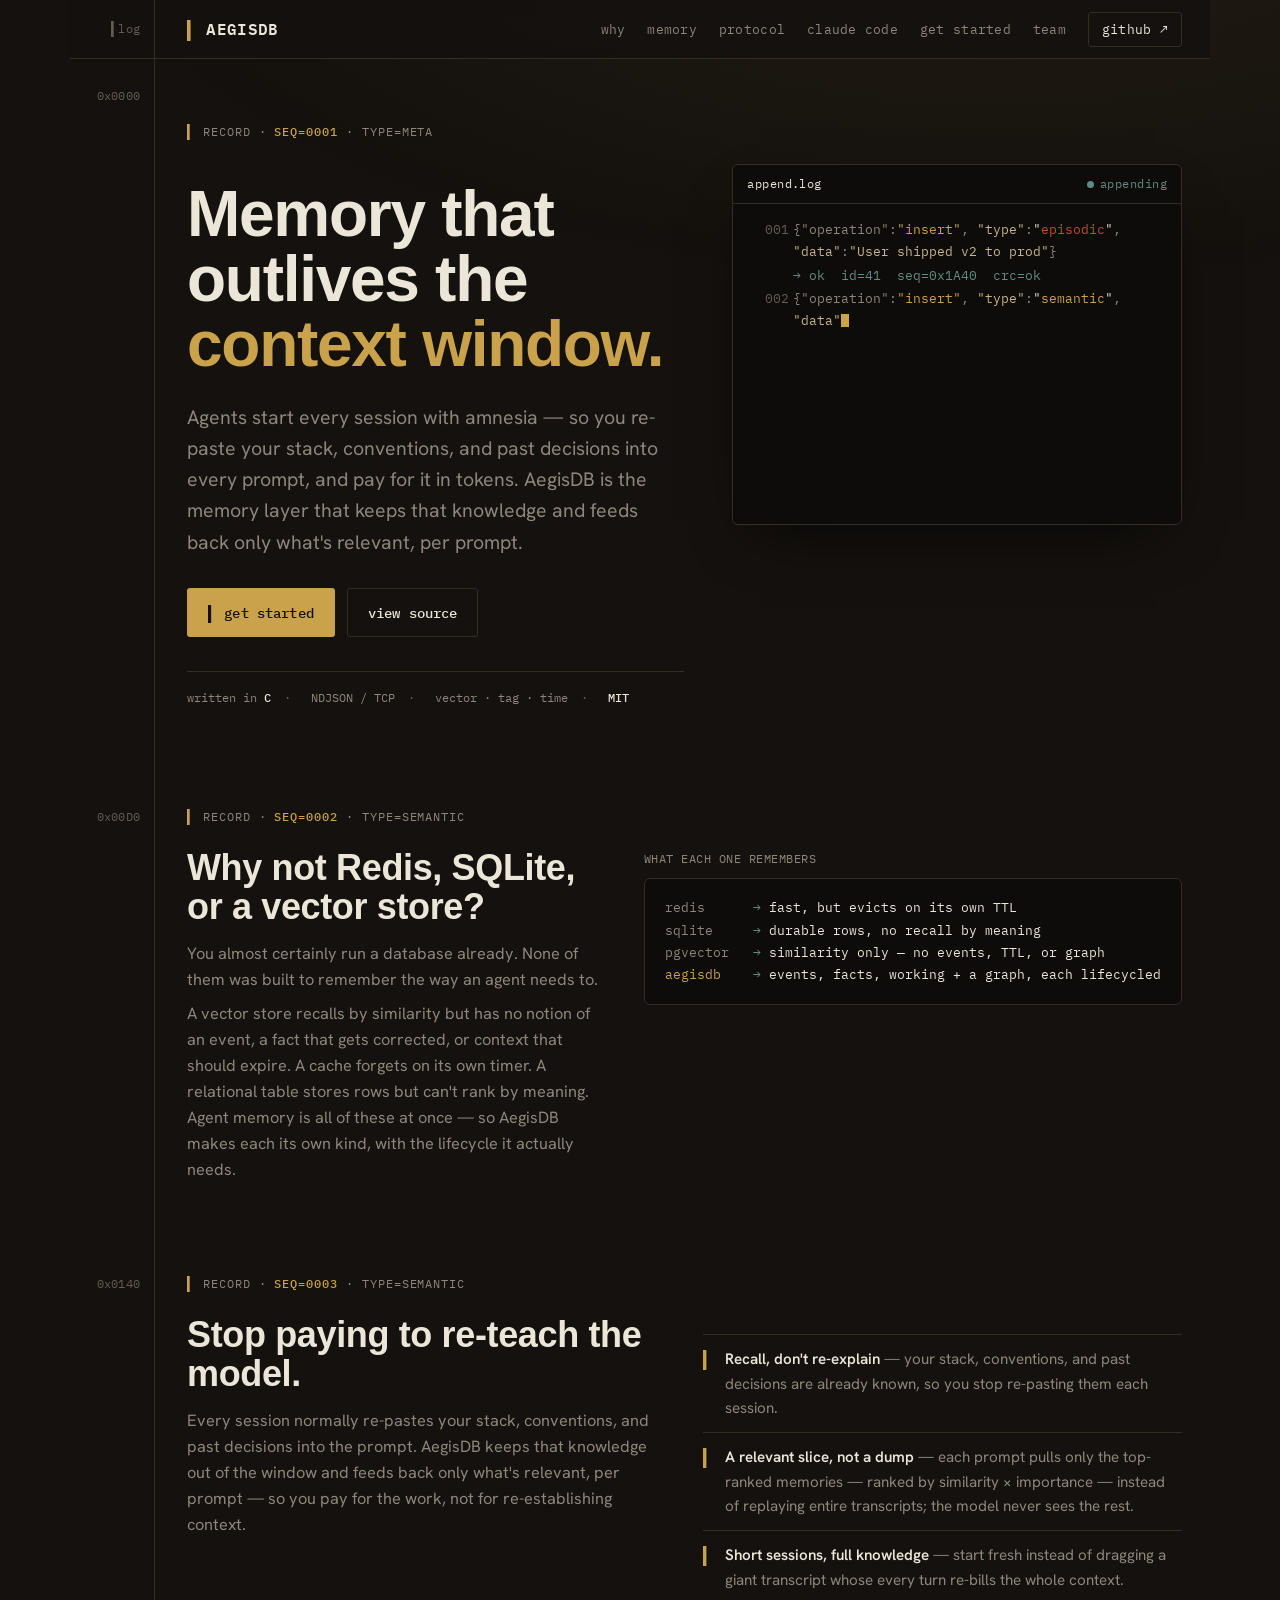
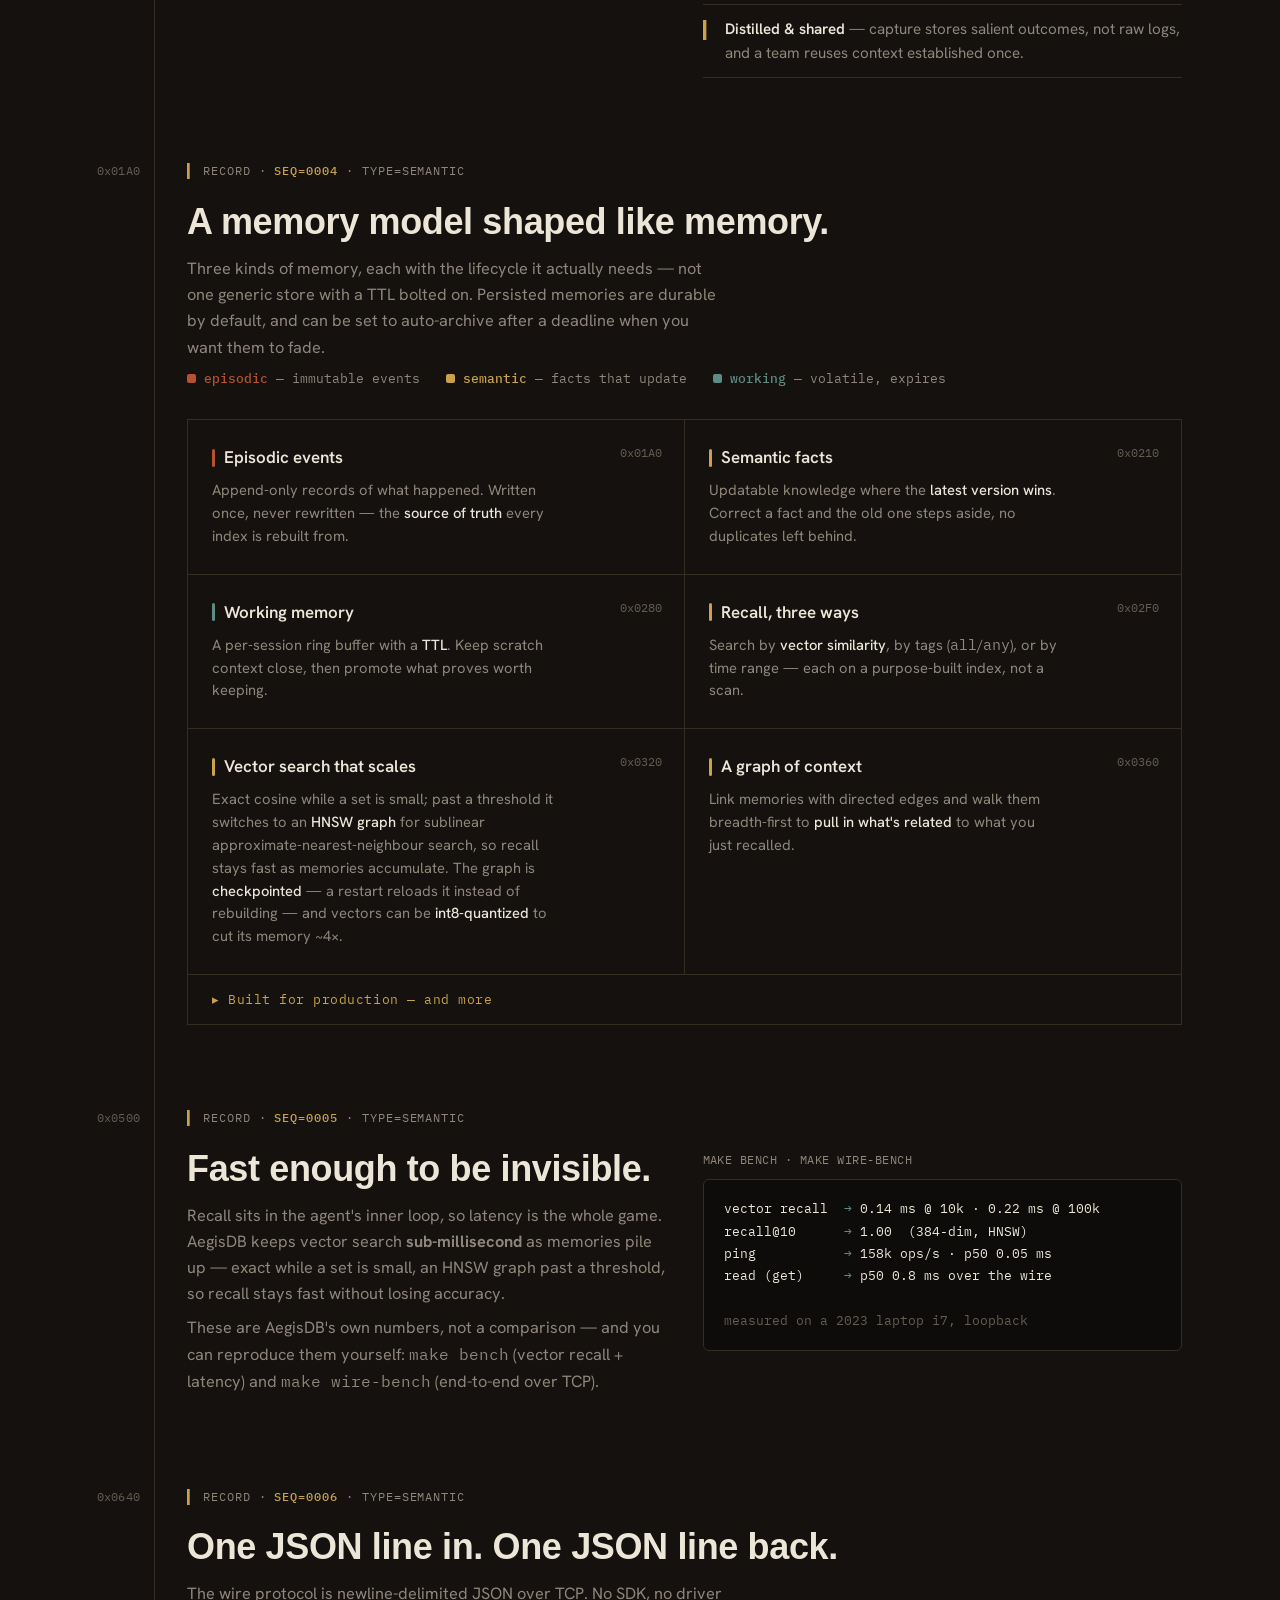
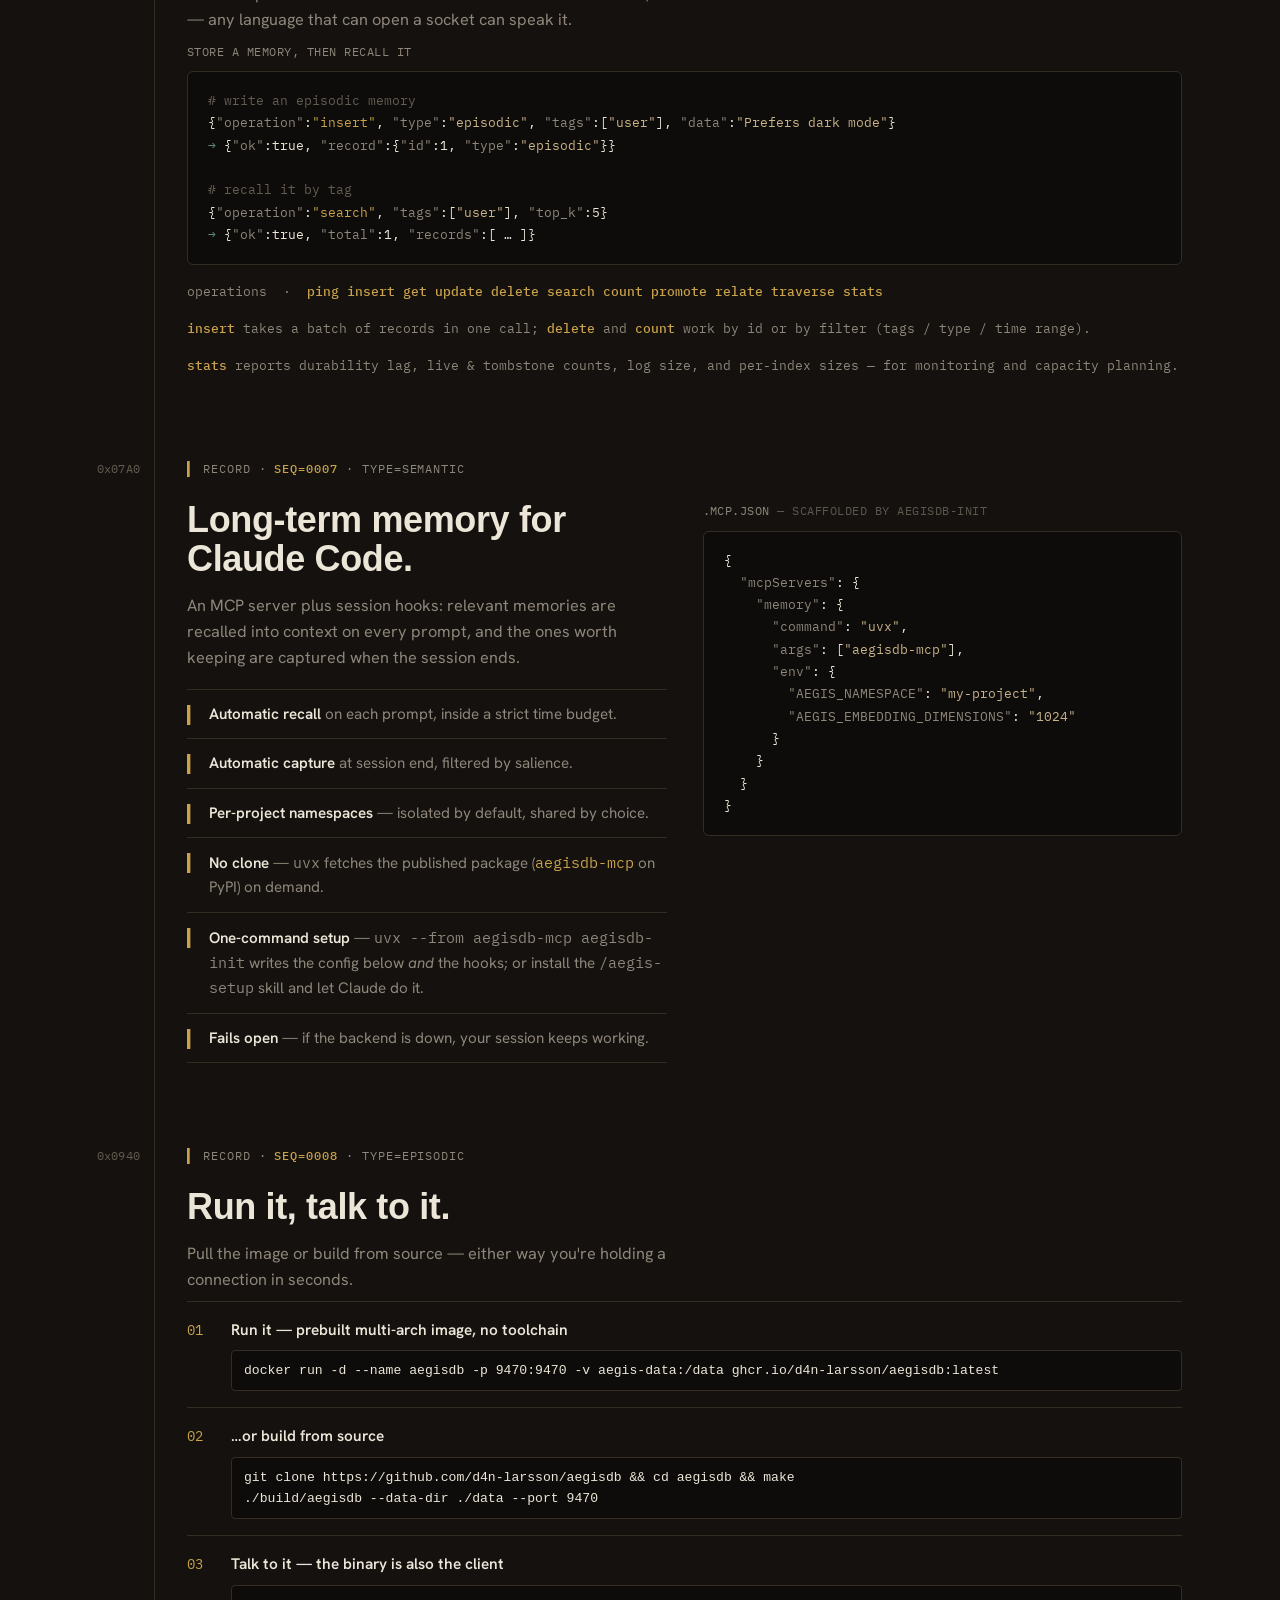
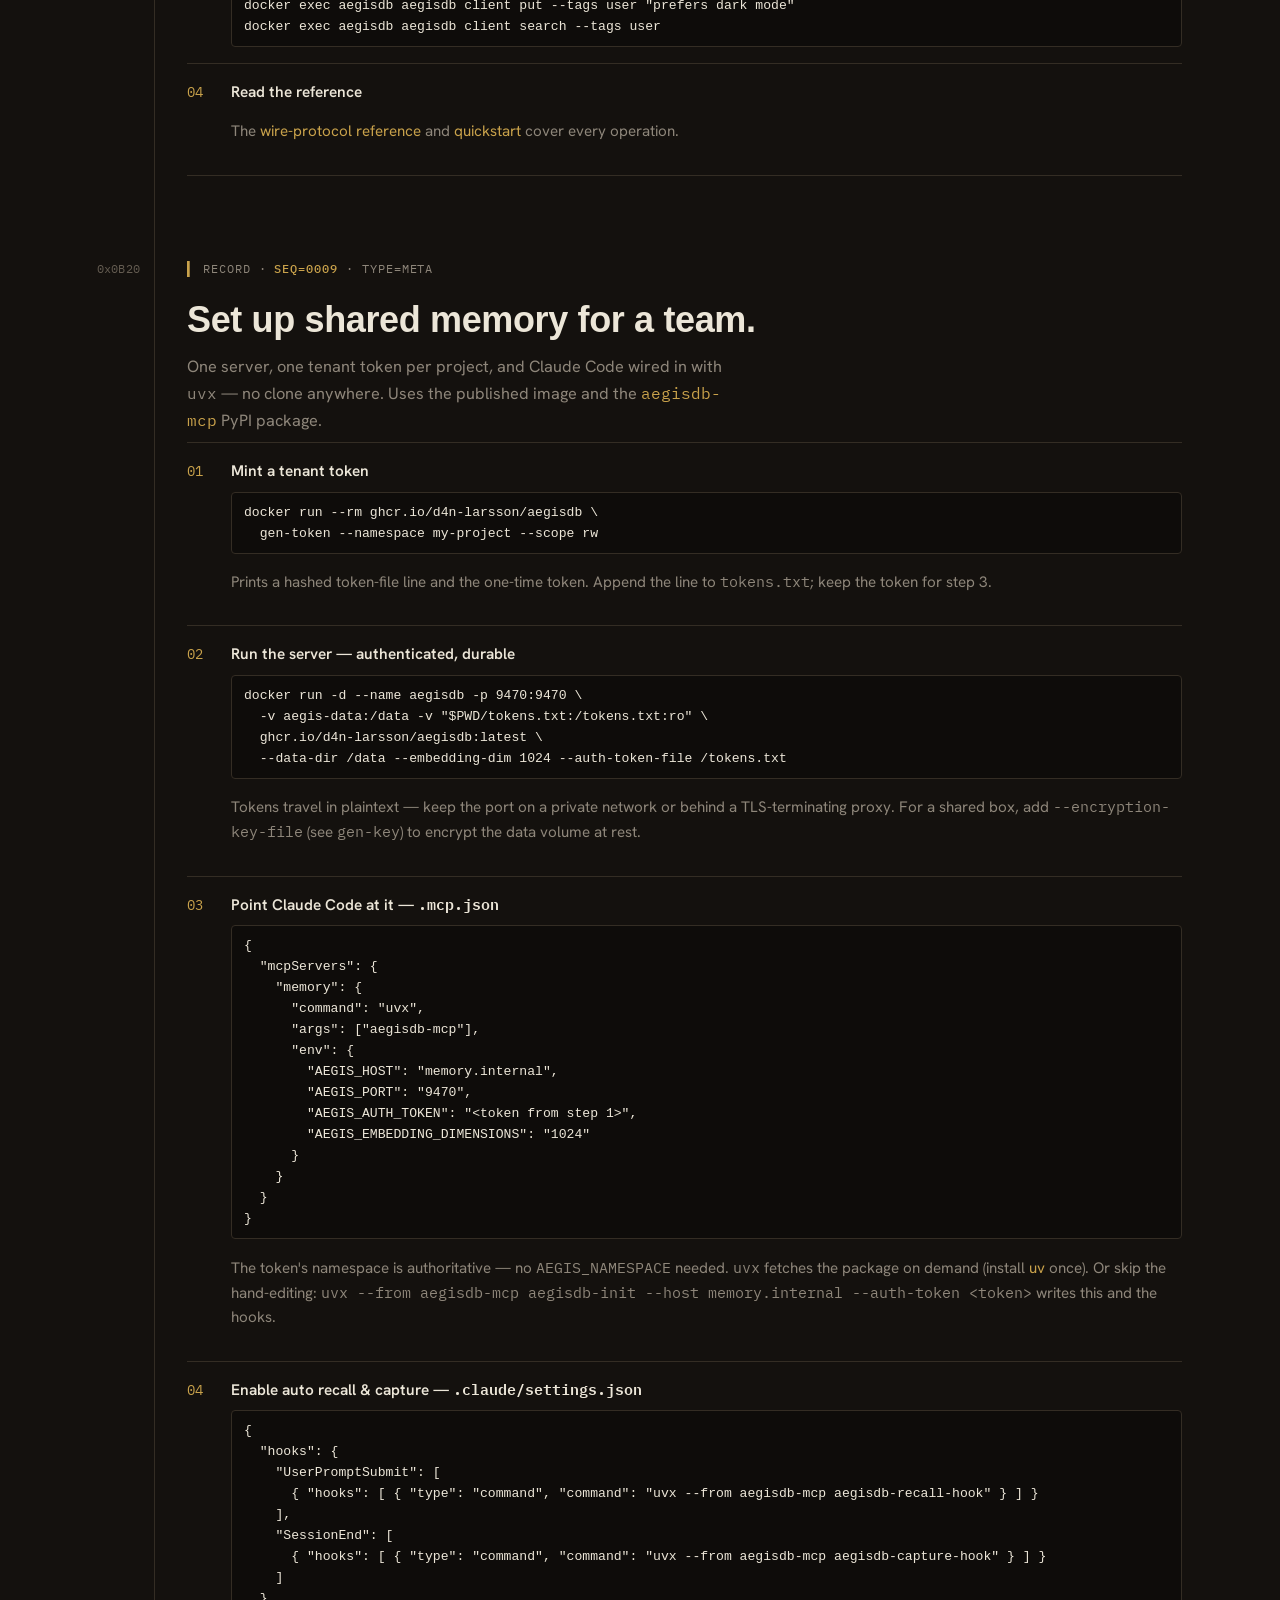
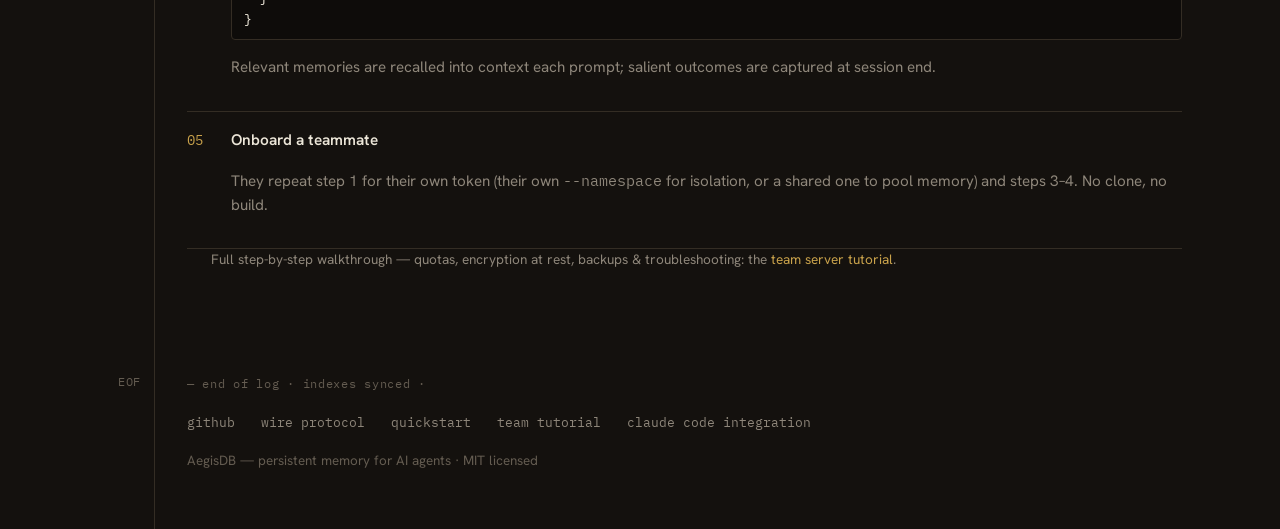
==== site/index.html @ a046c04c "feat(design): unified AegisDB visual identity across surfaces Three surfaces had drifted apart — the" ====
<!DOCTYPE html>
<html lang="en">
<head>
  <meta charset="utf-8">
  <meta name="viewport" content="width=device-width, initial-scale=1">
  <title>AegisDB — memory that outlives the context window</title>
  <meta name="description" content="AegisDB is a small, fast C database that gives AI agents durable memory — episodic, semantic, and working — over a one-line-of-JSON wire protocol, with HNSW vector search, a relationship graph, and a crash-safe append-only log with tunable durability and fast checkpoint recovery.">
  <link rel="icon" href="data:image/svg+xml,%3Csvg xmlns='http://www.w3.org/2000/svg' viewBox='0 0 24 24'%3E%3Crect width='24' height='24' rx='5' fill='%2314110E'/%3E%3Ctext x='12' y='17' font-family='monospace' font-size='13' font-weight='700' fill='%23C9A24B' text-anchor='middle'%3E%E2%96%8D%3C/text%3E%3C/svg%3E">

  <link rel="preconnect" href="https://fonts.googleapis.com">
  <link rel="preconnect" href="https://fonts.gstatic.com" crossorigin>
  <link href="https://fonts.googleapis.com/css2?family=Archivo+Expanded:wght@600;700;800&family=Hanken+Grotesk:wght@400;500;600&family=IBM+Plex+Mono:wght@400;500;600&display=swap" rel="stylesheet">
  <!-- Shared AegisDB visual identity (palette, type, memory-type colours). -->
  <link rel="stylesheet" href="aegis.css">

  <style>
    /* Palette, type, and memory-type colours come from aegis.css (the shared
       identity). Only page-layout tokens live here. */
    :root {
      --gutter: 84px;
      --maxw: 1140px;
    }
    * { box-sizing: border-box; }
    html { scroll-behavior: smooth; }
    body {
      margin: 0;
      background: var(--ink);
      color: var(--paper);
      font: 16px/1.6 var(--body);
      -webkit-font-smoothing: antialiased;
      text-rendering: optimizeLegibility;
    }
    /* faint vertical grain — like ruled ledger paper */
    body::before {
      content: ""; position: fixed; inset: 0; pointer-events: none; z-index: 0;
      background:
        radial-gradient(120% 70% at 78% -10%, rgba(201,162,75,0.07), transparent 60%);
    }
    /* a, ::selection, :focus-visible now come from aegis.css */
    .skip-link {
      position: absolute; left: -9999px; top: 0; z-index: 100;
      background: var(--brass); color: var(--ink); padding: 10px 16px;
      font-family: var(--mono); font-size: 0.85rem; border-radius: 0 0 3px 0;
    }
    .skip-link:focus { left: 0; color: var(--ink); }
    .mono { font-family: var(--mono); }

    /* ---- log sheet: page is one line-numbered file ---- */
    .sheet { max-width: var(--maxw); margin: 0 auto; position: relative; z-index: 1; }
    .rec {
      display: grid;
      grid-template-columns: var(--gutter) 1fr;
      position: relative;
    }
    .off {
      font-family: var(--mono); font-size: 0.72rem; color: var(--dim-2);
      letter-spacing: 0.02em; padding: 28px 14px 0 16px; text-align: right;
      white-space: nowrap; user-select: none;
    }
    .col {
      border-left: 1px solid var(--line);
      padding: 28px 28px 56px 32px;
      min-width: 0;
    }
    .eyebrow {
      font-family: var(--mono); font-size: 0.74rem; letter-spacing: 0.08em;
      color: var(--dim); text-transform: uppercase; margin: 0 0 22px;
    }
    .eyebrow b { color: var(--brass); font-weight: 500; }
    .eyebrow .tick { color: var(--brass); }

    h2.title {
      font-family: var(--disp); font-weight: 700; font-size: clamp(1.5rem, 3.4vw, 2.25rem);
      line-height: 1.08; letter-spacing: -0.01em; margin: 0 0 14px;
    }
    .lede { color: var(--dim); max-width: 60ch; margin: 0 0 8px; font-size: 1.02rem; }

    /* ---- header ---- */
    .top {
      position: sticky; top: 0; z-index: 20;
      background: rgba(20,17,14,0.86); backdrop-filter: blur(8px);
      border-bottom: 1px solid var(--line);
    }
    .top .col { padding: 0 28px 0 32px; display: flex; align-items: center; gap: 26px; height: 58px; }
    .top .off { padding-top: 0; display: flex; align-items: center; justify-content: flex-end; height: 58px; }
    .brand { font-family: var(--mono); font-weight: 600; letter-spacing: 0.02em; color: var(--paper); display: flex; align-items: center; gap: 9px; }
    .brand .blk { color: var(--brass); }
    .top nav { margin-left: auto; display: flex; align-items: center; gap: 22px; }
    .top nav a { font-family: var(--mono); font-size: 0.82rem; color: var(--dim); letter-spacing: 0.02em; }
    .top nav a:hover { color: var(--paper); }
    .top nav a.gh { color: var(--paper); border: 1px solid var(--line); padding: 6px 13px; border-radius: 3px; }
    .top nav a.gh:hover { border-color: var(--brass); }
    @media (max-width: 720px) { .top nav a.nav-hide { display: none; } }

    /* ---- hero ---- */
    .hero .col { padding-top: 64px; padding-bottom: 72px; }
    .hero-grid { display: grid; grid-template-columns: 1.05fr 0.95fr; gap: 48px; align-items: start; }
    h1 {
      font-family: var(--disp); font-weight: 800;
      font-size: clamp(2.3rem, 5.6vw, 4rem); line-height: 1.02; letter-spacing: -0.02em;
      margin: 18px 0 24px;
    }
    h1 .em { color: var(--brass); }
    .hero p.lead { font-size: clamp(1.05rem, 1.6vw, 1.22rem); color: var(--dim); max-width: 46ch; margin: 0 0 30px; }
    .cta { display: flex; gap: 12px; flex-wrap: wrap; }
    .btn {
      font-family: var(--mono); font-size: 0.9rem; font-weight: 500; letter-spacing: 0.01em;
      padding: 12px 20px; border-radius: 3px; border: 1px solid transparent; display: inline-flex; gap: 8px; align-items: center;
    }
    .btn.primary { background: var(--brass); color: var(--ink); }
    .btn.primary:hover { background: #d9b25c; color: var(--ink); }
    .btn.ghost { border-color: var(--line); color: var(--paper); }
    .btn.ghost:hover { border-color: var(--brass); color: var(--paper); }
    .specstrip {
      margin-top: 34px; display: flex; flex-wrap: wrap; gap: 8px 20px; padding-top: 16px;
      border-top: 1px solid var(--line); font-family: var(--mono); font-size: 0.78rem; color: var(--dim);
    }
    .specstrip div { position: relative; padding-right: 20px; }
    .specstrip div::after { content: "·"; position: absolute; right: 0; color: var(--dim-2); }
    .specstrip div:last-child { padding-right: 0; }
    .specstrip div:last-child::after { content: ""; }
    .specstrip b { color: var(--paper); font-weight: 500; }

    /* ---- live append log (hero signature) ---- */
    .terminal {
      background: #0E0C0A; border: 1px solid var(--line); border-radius: 6px; overflow: hidden;
      box-shadow: 0 24px 60px -28px rgba(0,0,0,0.8);
      font-family: var(--mono); font-size: 0.8rem; line-height: 1.7;
    }
    .term-bar {
      display: flex; align-items: center; gap: 10px; padding: 9px 14px;
      border-bottom: 1px solid var(--line); color: var(--dim); font-size: 0.74rem; letter-spacing: 0.04em;
    }
    .term-bar .fname { color: var(--paper); }
    .term-bar .live { margin-left: auto; display: flex; align-items: center; gap: 6px; color: var(--working); }
    .term-bar .dot { width: 7px; height: 7px; border-radius: 50%; background: var(--working); box-shadow: 0 0 0 0 rgba(94,140,132,0.6); }
    .term-body { padding: 14px 4px 16px; min-height: 320px; }
    .ln { display: grid; grid-template-columns: 38px 1fr; gap: 4px; padding: 1px 14px; white-space: pre-wrap; word-break: break-word; }
    .ln .num { color: var(--dim-2); text-align: right; user-select: none; }
    .ln.resp .num { color: transparent; }
    .ln .txt .op { color: var(--brass); }
    .ln .txt .str { color: #C9B48A; }
    .ln .txt .key { color: var(--dim); }
    .ln.resp .txt { color: var(--working); }
    .ln .txt .ep { color: var(--episodic); }
    .ln .txt .se { color: var(--semantic); }
    .ln .txt .wk { color: var(--working); }
    .caret { display: inline-block; width: 8px; height: 1.05em; background: var(--brass); vertical-align: -2px; animation: blink 1.05s steps(1) infinite; }
    @keyframes blink { 50% { opacity: 0; } }

    /* ---- memory-type legend ---- */
    .legend { display: flex; flex-wrap: wrap; gap: 10px 26px; font-family: var(--mono); font-size: 0.8rem; margin: 0 0 30px; }
    .legend span { display: inline-flex; align-items: center; gap: 8px; color: var(--dim); }
    .legend i { width: 9px; height: 9px; border-radius: 2px; display: inline-block; }
    .legend .l-ep i { background: var(--episodic); } .legend .l-ep b { color: var(--episodic); }
    .legend .l-se i { background: var(--semantic); } .legend .l-se b { color: var(--semantic); }
    .legend .l-wk i { background: var(--working); }  .legend .l-wk b { color: var(--working); }
    .legend b { font-weight: 500; }

    /* ---- feature records ---- */
    .feats { display: grid; grid-template-columns: 1fr 1fr; gap: 0; border-top: 1px solid var(--line); border-left: 1px solid var(--line); }
    .feat { border-right: 1px solid var(--line); border-bottom: 1px solid var(--line); padding: 24px 24px 26px; position: relative; transition: background .18s; }
    .feat:hover { background: var(--ink-2); }
    .feat::before {
      content: attr(data-k); position: absolute; top: 24px; right: 22px;
      font-family: var(--mono); font-size: 0.72rem; color: var(--dim-2);
    }
    .feat h3 { font-family: var(--body); font-weight: 600; font-size: 1.06rem; margin: 0 0 8px; display: flex; align-items: center; gap: 9px; }
    .feat h3 .bar { width: 3px; height: 1.05em; border-radius: 2px; background: var(--brass); }
    .feat.ep h3 .bar { background: var(--episodic); }
    .feat.se h3 .bar { background: var(--semantic); }
    .feat.wk h3 .bar { background: var(--working); }
    .feat p { margin: 0; color: var(--dim); font-size: 0.92rem; line-height: 1.55; max-width: 44ch; }
    .feat p b { color: var(--paper); font-weight: 500; }
    @media (max-width: 680px) { .feats { grid-template-columns: 1fr; } }

    /* "and more" expander — the long tail of production features, kept out of the
       headline grid so the page reads as a pitch, not a spec sheet. */
    .more { border: 1px solid var(--line); border-top: none; }
    .more > summary {
      cursor: pointer; padding: 14px 24px; font-family: var(--mono);
      font-size: 0.82rem; letter-spacing: 0.04em; color: var(--brass);
      list-style: none;
    }
    .more > summary::-webkit-details-marker { display: none; }
    .more > summary::before { content: "\25B8\00a0"; }
    .more[open] > summary { border-bottom: 1px solid var(--line); }
    .more[open] > summary::before { content: "\25BE\00a0"; }
    .morelist { margin: 0; padding: 18px 24px; columns: 2; column-gap: 32px; list-style: none; }
    .morelist li { margin: 0 0 12px; break-inside: avoid; color: var(--dim); font-size: 0.9rem; line-height: 1.5; }
    .morelist li b { color: var(--paper); font-weight: 500; }
    .moremore { padding: 0 24px 18px; margin: 0; color: var(--dim); font-size: 0.85rem; }
    @media (max-width: 680px) { .morelist { columns: 1; } }

    /* ---- code blocks ---- */
    pre {
      background: #0E0C0A; border: 1px solid var(--line); border-radius: 6px;
      padding: 18px 20px; overflow-x: auto; margin: 0;
      font-family: var(--mono); font-size: 0.82rem; line-height: 1.7;
    }
    pre .c  { color: var(--dim-2); }
    pre .op { color: var(--brass); }
    pre .s  { color: #C9B48A; }
    pre .key{ color: var(--dim); }
    pre .ar { color: var(--working); }
    .cap { font-family: var(--mono); font-size: 0.76rem; color: var(--dim); letter-spacing: 0.04em; margin: 0 0 10px; text-transform: uppercase; }
    .opsline { font-family: var(--mono); font-size: 0.82rem; color: var(--dim); margin: 16px 0 0; }
    .opsline b { color: var(--brass); font-weight: 500; }

    /* ---- two-up (claude code) ---- */
    .twoup { display: grid; grid-template-columns: 1fr 1fr; gap: 36px; align-items: start; }
    .twoup ul { list-style: none; margin: 18px 0 0; padding: 0; }
    .twoup li { padding: 12px 0 12px 22px; border-bottom: 1px solid var(--line); color: var(--dim); font-size: 0.95rem; position: relative; }
    .twoup li:first-child { border-top: 1px solid var(--line); }
    .twoup li::before { content: "▍"; position: absolute; left: 0; color: var(--brass); font-family: var(--mono); }
    .twoup li b { color: var(--paper); font-weight: 600; }
    @media (max-width: 800px) { .twoup { grid-template-columns: 1fr; gap: 26px; } .hero-grid { grid-template-columns: 1fr; gap: 36px; } }

    /* ---- get started: actual log entries ---- */
    .start-log { font-family: var(--mono); font-size: 0.86rem; }
    .start-log .row2 { display: grid; grid-template-columns: 30px 1fr; gap: 14px; padding: 16px 0; border-bottom: 1px solid var(--line); align-items: baseline; }
    .start-log .row2:first-child { border-top: 1px solid var(--line); }
    .start-log .seq { color: var(--brass); }
    .start-log .what { font-family: var(--body); font-weight: 600; font-size: 0.96rem; margin: 0 0 8px; color: var(--paper); }
    .start-log code { display: block; background: #0E0C0A; border: 1px solid var(--line); border-radius: 4px; padding: 9px 12px; color: var(--paper); font-size: 0.82rem; overflow-x: auto; white-space: pre; }
    .start-log .ann { color: var(--dim); font-family: var(--body); font-size: 0.95rem; }

    /* ---- footer ---- */
    footer.rec .col { padding-top: 30px; padding-bottom: 44px; }
    .foot-eof { font-family: var(--mono); font-size: 0.74rem; color: var(--dim-2); letter-spacing: 0.06em; margin: 0 0 18px; }
    .foot-links { display: flex; flex-wrap: wrap; gap: 8px 26px; font-family: var(--mono); font-size: 0.84rem; margin-bottom: 16px; }
    .foot-links a { color: var(--dim); }
    .foot-links a:hover { color: var(--paper); }
    .foot-meta { color: var(--dim-2); font-size: 0.84rem; }

    /* ---- responsive gutter collapse ---- */
    @media (max-width: 640px) {
      :root { --gutter: 0px; }
      .off, .top .off { display: none; }
      .terminal { font-size: 0.72rem; }
      .ln { grid-template-columns: 30px 1fr; }
      .col { border-left: 0; padding-left: 20px; padding-right: 20px; }
      .top .col { padding-left: 20px; padding-right: 20px; gap: 14px; }
      .top nav { gap: 14px; }
      .specstrip div { border-right: 0; padding-right: 0; }
    }

    @media (prefers-reduced-motion: reduce) {
      html { scroll-behavior: auto; }
      .caret { animation: none; }
      .dot { animation: none !important; }
    }
  </style>
</head>
<body>
  <a class="skip-link" href="#what">Skip to content</a>
  <div class="sheet">

    <!-- HEADER -->
    <header class="top rec">
      <div class="off mono">▍log</div>
      <div class="col">
        <a class="brand" href="#top"><span class="blk">▍</span>AEGISDB</a>
        <nav aria-label="Primary">
          <a href="#tokens" class="nav-hide">why</a>
          <a href="#what" class="nav-hide">memory</a>
          <a href="#wire" class="nav-hide">protocol</a>
          <a href="#claude" class="nav-hide">claude&nbsp;code</a>
          <a href="#start">get&nbsp;started</a>
          <a href="#team" class="nav-hide">team</a>
          <a href="https://github.com/d4n-larsson/aegisdb" class="gh">github&nbsp;↗</a>
        </nav>
      </div>
    </header>

    <!-- HERO -->
    <section class="hero rec" id="top">
      <div class="off mono">0x0000</div>
      <div class="col">
        <p class="eyebrow"><span class="tick">▍</span>&nbsp;record&nbsp;·&nbsp;<b>seq=0001</b>&nbsp;·&nbsp;type=meta</p>
        <div class="hero-grid">
          <div>
            <h1>Memory that<br>outlives the<br><span class="em">context window.</span></h1>
            <p class="lead">
              Agents start every session with amnesia — so you re-paste your
              stack, conventions, and past decisions into every prompt, and pay
              for it in tokens. AegisDB is the memory layer that keeps that
              knowledge and feeds back only what's relevant, per prompt.
            </p>
            <div class="cta">
              <a class="btn primary" href="#start">▍ get started</a>
              <a class="btn ghost" href="https://github.com/d4n-larsson/aegisdb">view source</a>
            </div>
            <div class="specstrip">
              <div>written in <b>C</b></div>
              <div>NDJSON / TCP</div>
              <div>vector · tag · time</div>
              <div><b>MIT</b></div>
            </div>
          </div>

          <div class="terminal" aria-hidden="true">
            <div class="term-bar">
              <span class="fname">append.log</span>
              <span class="live"><span class="dot"></span> appending</span>
            </div>
            <div class="term-body" id="logbody"></div>
          </div>
        </div>
      </div>
    </section>

    <!-- WHY NOT -->
    <section class="rec" id="why">
      <div class="off mono">0x00D0</div>
      <div class="col">
        <p class="eyebrow"><span class="tick">▍</span>&nbsp;record&nbsp;·&nbsp;<b>seq=0002</b>&nbsp;·&nbsp;type=semantic</p>
        <div class="twoup">
          <div>
            <h2 class="title">Why not Redis, SQLite, or a vector store?</h2>
            <p class="lede">You almost certainly run a database already. None of them was built to remember the way an agent needs to.</p>
            <p class="lede">A vector store recalls by similarity but has no notion of an event, a fact that gets corrected, or context that should expire. A cache forgets on its own timer. A relational table stores rows but can't rank by meaning. Agent memory is all of these at once — so AegisDB makes each its own kind, with the lifecycle it actually needs.</p>
          </div>
          <div>
            <p class="cap">what each one remembers</p>
<pre><span class="key">redis</span>      <span class="ar">→</span> fast, but evicts on its own TTL
<span class="key">sqlite</span>     <span class="ar">→</span> durable rows, no recall by meaning
<span class="key">pgvector</span>   <span class="ar">→</span> similarity only — no events, TTL, or graph
<span class="op">aegisdb</span>    <span class="ar">→</span> events, facts, working + a graph, each lifecycled</pre>
          </div>
        </div>
      </div>
    </section>

    <!-- WHY FEWER TOKENS (the payoff, up front) -->
    <section class="rec" id="tokens">
      <div class="off mono">0x0140</div>
      <div class="col">
        <p class="eyebrow"><span class="tick">▍</span>&nbsp;record&nbsp;·&nbsp;<b>seq=0003</b>&nbsp;·&nbsp;type=semantic</p>
        <div class="twoup">
          <div>
            <h2 class="title">Stop paying to re-teach the model.</h2>
            <p class="lede">Every session normally re-pastes your stack, conventions, and past decisions into the prompt. AegisDB keeps that knowledge out of the window and feeds back only what's relevant, per prompt — so you pay for the work, not for re-establishing context.</p>
          </div>
          <div>
            <ul>
              <li><b>Recall, don't re-explain</b> — your stack, conventions, and past decisions are already known, so you stop re-pasting them each session.</li>
              <li><b>A relevant slice, not a dump</b> — each prompt pulls only the top-ranked memories — ranked by similarity &times; importance — instead of replaying entire transcripts; the model never sees the rest.</li>
              <li><b>Short sessions, full knowledge</b> — start fresh instead of dragging a giant transcript whose every turn re-bills the whole context.</li>
              <li><b>Distilled &amp; shared</b> — capture stores salient outcomes, not raw logs, and a team reuses context established once.</li>
            </ul>
          </div>
        </div>
      </div>
    </section>

    <!-- WHAT IT IS -->
    <section class="rec" id="what">
      <div class="off mono">0x01A0</div>
      <div class="col">
        <p class="eyebrow"><span class="tick">▍</span>&nbsp;record&nbsp;·&nbsp;<b>seq=0004</b>&nbsp;·&nbsp;type=semantic</p>
        <h2 class="title">A memory model shaped like memory.</h2>
        <p class="lede">Three kinds of memory, each with the lifecycle it actually needs — not one generic store with a TTL bolted on. Persisted memories are durable by default, and can be set to auto-archive after a deadline when you want them to fade.</p>
        <div class="legend">
          <span class="l-ep"><i></i><b>episodic</b> — immutable events</span>
          <span class="l-se"><i></i><b>semantic</b> — facts that update</span>
          <span class="l-wk"><i></i><b>working</b> — volatile, expires</span>
        </div>
        <div class="feats">
          <div class="feat ep" data-k="0x01A0">
            <h3><span class="bar"></span>Episodic events</h3>
            <p>Append-only records of what happened. Written once, never rewritten — the <b>source of truth</b> every index is rebuilt from.</p>
          </div>
          <div class="feat se" data-k="0x0210">
            <h3><span class="bar"></span>Semantic facts</h3>
            <p>Updatable knowledge where the <b>latest version wins</b>. Correct a fact and the old one steps aside, no duplicates left behind.</p>
          </div>
          <div class="feat wk" data-k="0x0280">
            <h3><span class="bar"></span>Working memory</h3>
            <p>A per-session ring buffer with a <b>TTL</b>. Keep scratch context close, then promote what proves worth keeping.</p>
          </div>
          <div class="feat" data-k="0x02F0">
            <h3><span class="bar"></span>Recall, three ways</h3>
            <p>Search by <b>vector similarity</b>, by tags (<span class="mono">all</span>/<span class="mono">any</span>), or by time range — each on a purpose-built index, not a scan.</p>
          </div>
          <div class="feat se" data-k="0x0320">
            <h3><span class="bar"></span>Vector search that scales</h3>
            <p>Exact cosine while a set is small; past a threshold it switches to an <b>HNSW graph</b> for sublinear approximate-nearest-neighbour search, so recall stays fast as memories accumulate. The graph is <b>checkpointed</b> — a restart reloads it instead of rebuilding — and vectors can be <b>int8-quantized</b> to cut its memory ~4×.</p>
          </div>
          <div class="feat" data-k="0x0360">
            <h3><span class="bar"></span>A graph of context</h3>
            <p>Link memories with directed edges and walk them breadth-first to <b>pull in what's related</b> to what you just recalled.</p>
          </div>
        </div>
        <details class="more">
          <summary>Built for production — and more</summary>
          <ul class="morelist">
            <li><b>Ranked like memory</b> — similarity × importance × confidence, with opt-in recency decay and a minimum-score gate.</li>
            <li><b>Crash-safe log</b> — magic + CRC frames; a torn tail is trimmed and interior bit-rot skipped, so one bad record never costs you the log.</li>
            <li><b>Multi-tenant isolation</b> — namespace + scope (<span class="mono">ro</span>/<span class="mono">rw</span>/admin) tokens; a tenant sees only its own memories.</li>
            <li><b>Per-tenant quotas + rate limits</b> — bound one namespace's records, bytes, and request rate.</li>
            <li><b>Encryption at rest</b> — optional XChaCha20-Poly1305 over the log + checkpoints (vendored, no deps), with an offline migrator.</li>
            <li><b>Tunable durability</b> — <span class="mono">sync</span>/<span class="mono">batch</span>/<span class="mono">interval</span> fsync; checkpoint + non-blocking compaction recovery.</li>
            <li><b>Read replicas</b> — async log-shipping standbys for read scaling and manual failover.</li>
            <li><b>Online backup + restore</b> — consistent point-in-time snapshots, no downtime.</li>
            <li><b>Memory-bounded</b> — a soft index-RAM cap backpressures instead of getting OOM-killed.</li>
          </ul>
          <p class="moremore">Full reference in the <a href="https://github.com/d4n-larsson/aegisdb#readme">README</a> &amp; <a href="https://github.com/d4n-larsson/aegisdb/tree/main/docs">docs</a>.</p>
        </details>
      </div>
    </section>

    <!-- PERFORMANCE -->
    <section class="rec" id="speed">
      <div class="off mono">0x0500</div>
      <div class="col">
        <p class="eyebrow"><span class="tick">▍</span>&nbsp;record&nbsp;·&nbsp;<b>seq=0005</b>&nbsp;·&nbsp;type=semantic</p>
        <div class="twoup">
          <div>
            <h2 class="title">Fast enough to be invisible.</h2>
            <p class="lede">Recall sits in the agent's inner loop, so latency is the whole game. AegisDB keeps vector search <b>sub-millisecond</b> as memories pile up — exact while a set is small, an HNSW graph past a threshold, so recall stays fast without losing accuracy.</p>
            <p class="lede">These are AegisDB's own numbers, not a comparison — and you can reproduce them yourself: <span class="mono">make bench</span> (vector recall + latency) and <span class="mono">make wire-bench</span> (end-to-end over TCP).</p>
          </div>
          <div>
            <p class="cap">make bench · make wire-bench</p>
<pre>vector recall  <span class="ar">→</span> 0.14 ms @ 10k · 0.22 ms @ 100k
recall@10      <span class="ar">→</span> 1.00  (384-dim, HNSW)
ping           <span class="ar">→</span> 158k ops/s · p50 0.05 ms
read (get)     <span class="ar">→</span> p50 0.8 ms over the wire

<span class="c">measured on a 2023 laptop i7, loopback</span></pre>
          </div>
        </div>
      </div>
    </section>

    <!-- WIRE PROTOCOL -->
    <section class="rec" id="wire">
      <div class="off mono">0x0640</div>
      <div class="col">
        <p class="eyebrow"><span class="tick">▍</span>&nbsp;record&nbsp;·&nbsp;<b>seq=0006</b>&nbsp;·&nbsp;type=semantic</p>
        <h2 class="title">One JSON line in. One JSON line back.</h2>
        <p class="lede">The wire protocol is newline-delimited JSON over TCP. No SDK, no driver — any language that can open a socket can speak it.</p>
        <p class="cap">store a memory, then recall it</p>
<pre><span class="c"># write an episodic memory</span>
{<span class="key">"operation"</span>:<span class="op">"insert"</span>, <span class="key">"type"</span>:<span class="s">"episodic"</span>, <span class="key">"tags"</span>:[<span class="s">"user"</span>], <span class="key">"data"</span>:<span class="s">"Prefers dark mode"</span>}
<span class="ar">→</span> {<span class="key">"ok"</span>:true, <span class="key">"record"</span>:{<span class="key">"id"</span>:1, <span class="key">"type"</span>:<span class="s">"episodic"</span>}}

<span class="c"># recall it by tag</span>
{<span class="key">"operation"</span>:<span class="op">"search"</span>, <span class="key">"tags"</span>:[<span class="s">"user"</span>], <span class="key">"top_k"</span>:5}
<span class="ar">→</span> {<span class="key">"ok"</span>:true, <span class="key">"total"</span>:1, <span class="key">"records"</span>:[ … ]}</pre>
        <p class="opsline">operations &nbsp;·&nbsp; <b>ping insert get update delete search count promote relate traverse stats</b></p>
        <p class="opsline"><b>insert</b> takes a batch of records in one call; <b>delete</b> and <b>count</b> work by id or by filter (tags / type / time range).</p>
        <p class="opsline"><b>stats</b> reports durability lag, live &amp; tombstone counts, log size, and per-index sizes — for monitoring and capacity planning.</p>
      </div>
    </section>

    <!-- CLAUDE CODE -->
    <section class="rec" id="claude">
      <div class="off mono">0x07A0</div>
      <div class="col">
        <p class="eyebrow"><span class="tick">▍</span>&nbsp;record&nbsp;·&nbsp;<b>seq=0007</b>&nbsp;·&nbsp;type=semantic</p>
        <div class="twoup">
          <div>
            <h2 class="title">Long-term memory for Claude&nbsp;Code.</h2>
            <p class="lede">An MCP server plus session hooks: relevant memories are recalled into context on every prompt, and the ones worth keeping are captured when the session ends.</p>
            <ul>
              <li><b>Automatic recall</b> on each prompt, inside a strict time budget.</li>
              <li><b>Automatic capture</b> at session end, filtered by salience.</li>
              <li><b>Per-project namespaces</b> — isolated by default, shared by choice.</li>
              <li><b>No clone</b> — <span class="mono">uvx</span> fetches the published package (<a href="https://pypi.org/project/aegisdb-mcp/"><span class="mono">aegisdb-mcp</span></a> on PyPI) on demand.</li>
              <li><b>One-command setup</b> — <span class="mono">uvx --from aegisdb-mcp aegisdb-init</span> writes the config below <em>and</em> the hooks; or install the <span class="mono">/aegis-setup</span> skill and let Claude do it.</li>
              <li><b>Fails open</b> — if the backend is down, your session keeps working.</li>
            </ul>
          </div>
          <div>
            <p class="cap">.mcp.json <span class="mono" style="opacity:.6">— scaffolded by aegisdb-init</span></p>
<pre>{
  <span class="key">"mcpServers"</span>: {
    <span class="key">"memory"</span>: {
      <span class="key">"command"</span>: <span class="s">"uvx"</span>,
      <span class="key">"args"</span>: [<span class="s">"aegisdb-mcp"</span>],
      <span class="key">"env"</span>: {
        <span class="key">"AEGIS_NAMESPACE"</span>: <span class="s">"my-project"</span>,
        <span class="key">"AEGIS_EMBEDDING_DIMENSIONS"</span>: <span class="s">"1024"</span>
      }
    }
  }
}</pre>
          </div>
        </div>
      </div>
    </section>

    <!-- GET STARTED -->
    <section class="rec" id="start">
      <div class="off mono">0x0940</div>
      <div class="col">
        <p class="eyebrow"><span class="tick">▍</span>&nbsp;record&nbsp;·&nbsp;<b>seq=0008</b>&nbsp;·&nbsp;type=episodic</p>
        <h2 class="title">Run it, talk to it.</h2>
        <p class="lede">Pull the image or build from source — either way you're holding a connection in seconds.</p>
        <div class="start-log">
          <div class="row2">
            <span class="seq">01</span>
            <div>
              <p class="what">Run it — prebuilt multi-arch image, no toolchain</p>
              <code>docker run -d --name aegisdb -p 9470:9470 -v aegis-data:/data ghcr.io/d4n-larsson/aegisdb:latest</code>
            </div>
          </div>
          <div class="row2">
            <span class="seq">02</span>
            <div>
              <p class="what">…or build from source</p>
              <code>git clone https://github.com/d4n-larsson/aegisdb &amp;&amp; cd aegisdb &amp;&amp; make
./build/aegisdb --data-dir ./data --port 9470</code>
            </div>
          </div>
          <div class="row2">
            <span class="seq">03</span>
            <div>
              <p class="what">Talk to it — the binary is also the client</p>
              <code>docker exec aegisdb aegisdb client put --tags user "prefers dark mode"
docker exec aegisdb aegisdb client search --tags user</code>
            </div>
          </div>
          <div class="row2">
            <span class="seq">04</span>
            <div>
              <p class="what">Read the reference</p>
              <p class="ann">The <a href="https://github.com/d4n-larsson/aegisdb/blob/main/docs/wire-protocol.md">wire-protocol reference</a> and <a href="https://github.com/d4n-larsson/aegisdb/blob/main/docs/quickstart.md">quickstart</a> cover every operation.</p>
            </div>
          </div>
        </div>
      </div>
    </section>

    <!-- TEAM SETUP -->
    <section class="rec" id="team">
      <div class="off mono">0x0B20</div>
      <div class="col">
        <p class="eyebrow"><span class="tick">▍</span>&nbsp;record&nbsp;·&nbsp;<b>seq=0009</b>&nbsp;·&nbsp;type=meta</p>
        <h2 class="title">Set up shared memory for a team.</h2>
        <p class="lede">One server, one tenant token per project, and Claude&nbsp;Code wired in with <span class="mono">uvx</span> — no clone anywhere. Uses the published image and the <a href="https://pypi.org/project/aegisdb-mcp/"><span class="mono">aegisdb-mcp</span></a> PyPI package.</p>
        <div class="start-log">
          <div class="row2">
            <span class="seq">01</span>
            <div>
              <p class="what">Mint a tenant token</p>
              <code>docker run --rm ghcr.io/d4n-larsson/aegisdb \
  gen-token --namespace my-project --scope rw</code>
              <p class="ann">Prints a hashed token-file line and the one-time token. Append the line to <span class="mono">tokens.txt</span>; keep the token for step&nbsp;3.</p>
            </div>
          </div>
          <div class="row2">
            <span class="seq">02</span>
            <div>
              <p class="what">Run the server — authenticated, durable</p>
              <code>docker run -d --name aegisdb -p 9470:9470 \
  -v aegis-data:/data -v "$PWD/tokens.txt:/tokens.txt:ro" \
  ghcr.io/d4n-larsson/aegisdb:latest \
  --data-dir /data --embedding-dim 1024 --auth-token-file /tokens.txt</code>
              <p class="ann">Tokens travel in plaintext — keep the port on a private network or behind a TLS-terminating proxy. For a shared box, add <span class="mono">--encryption-key-file</span> (see <span class="mono">gen-key</span>) to encrypt the data volume at rest.</p>
            </div>
          </div>
          <div class="row2">
            <span class="seq">03</span>
            <div>
              <p class="what">Point Claude Code at it — <span class="mono">.mcp.json</span></p>
              <code>{
  "mcpServers": {
    "memory": {
      "command": "uvx",
      "args": ["aegisdb-mcp"],
      "env": {
        "AEGIS_HOST": "memory.internal",
        "AEGIS_PORT": "9470",
        "AEGIS_AUTH_TOKEN": "&lt;token from step 1&gt;",
        "AEGIS_EMBEDDING_DIMENSIONS": "1024"
      }
    }
  }
}</code>
              <p class="ann">The token's namespace is authoritative — no <span class="mono">AEGIS_NAMESPACE</span> needed. <span class="mono">uvx</span> fetches the package on demand (install <a href="https://docs.astral.sh/uv/">uv</a> once). Or skip the hand-editing: <span class="mono">uvx --from aegisdb-mcp aegisdb-init --host memory.internal --auth-token &lt;token&gt;</span> writes this and the hooks.</p>
            </div>
          </div>
          <div class="row2">
            <span class="seq">04</span>
            <div>
              <p class="what">Enable auto recall &amp; capture — <span class="mono">.claude/settings.json</span></p>
              <code>{
  "hooks": {
    "UserPromptSubmit": [
      { "hooks": [ { "type": "command", "command": "uvx --from aegisdb-mcp aegisdb-recall-hook" } ] }
    ],
    "SessionEnd": [
      { "hooks": [ { "type": "command", "command": "uvx --from aegisdb-mcp aegisdb-capture-hook" } ] }
    ]
  }
}</code>
              <p class="ann">Relevant memories are recalled into context each prompt; salient outcomes are captured at session end.</p>
            </div>
          </div>
          <div class="row2">
            <span class="seq">05</span>
            <div>
              <p class="what">Onboard a teammate</p>
              <p class="ann">They repeat step&nbsp;1 for their own token (their own <span class="mono">--namespace</span> for isolation, or a shared one to pool memory) and steps&nbsp;3–4. No clone, no build.</p>
            </div>
          </div>
        </div>
        <p class="moremore">Full step-by-step walkthrough — quotas, encryption at rest, backups &amp; troubleshooting: the <a href="https://github.com/d4n-larsson/aegisdb/blob/main/docs/tutorial-team-server.md">team server tutorial</a>.</p>
      </div>
    </section>

    <!-- FOOTER -->
    <footer class="rec">
      <div class="off mono">EOF</div>
      <div class="col">
        <p class="foot-eof">— end of log · indexes synced ·</p>
        <div class="foot-links">
          <a href="https://github.com/d4n-larsson/aegisdb">github</a>
          <a href="https://github.com/d4n-larsson/aegisdb/blob/main/docs/wire-protocol.md">wire&nbsp;protocol</a>
          <a href="https://github.com/d4n-larsson/aegisdb/blob/main/docs/quickstart.md">quickstart</a>
          <a href="https://github.com/d4n-larsson/aegisdb/blob/main/docs/tutorial-team-server.md">team&nbsp;tutorial</a>
          <a href="https://github.com/d4n-larsson/aegisdb/tree/main/integrations/claude-code">claude&nbsp;code&nbsp;integration</a>
        </div>
        <p class="foot-meta">AegisDB — persistent memory for AI agents · MIT licensed</p>
      </div>
    </footer>

  </div>

  <script>
    // Live append-only log: records are written, never overwritten.
    (function () {
      var body = document.getElementById("logbody");
      if (!body) return;

      var entries = [
        { req: ['{', '"operation"',':','"insert"',', ','"type"',':','episodic',', ','"data"',':','"User shipped v2 to prod"','}'], cls:'ep',
          res: '→ ok  id=41  seq=0x1A40  crc=ok' },
        { req: ['{', '"operation"',':','"insert"',', ','"type"',':','semantic',', ','"data"',':','"Prefers Rust over Go"','}'], cls:'se',
          res: '→ ok  id=42  (supersedes id=17)' },
        { req: ['{', '"operation"',':','"insert"',', ','"type"',':','working',', ','"ttl"',':','900',', ','"data"',':','"debugging auth flow"','}'], cls:'wk',
          res: '→ ok  id=43  expires_in=900s' },
        { req: ['{', '"operation"',':','"search"',', ','"query"',':','"what does the user prefer?"',', ','"top_k"',':','3','}'], cls:'se',
          res: '→ ok  total=3  by similarity×importance' },
        { req: ['{', '"operation"',':','"relate"',', ','"from"',':','42',', ','"to"',':','41','}'], cls:'se',
          res: '→ ok  edge created' },
      ];

      var reduce = window.matchMedia && window.matchMedia("(prefers-reduced-motion: reduce)").matches;
      var lineNo = 1;

      function fmt(tokens, cls) {
        var html = "";
        for (var i = 0; i < tokens.length; i++) {
          var t = tokens[i];
          if (t === '"operation"') html += '<span class="key">"operation"</span>';
          else if (t === '"insert"') html += '<span class="op">"insert"</span>';
          else if (t === '"search"') html += '<span class="op">"search"</span>';
          else if (t === '"relate"') html += '<span class="op">"relate"</span>';
          else if (t === 'episodic') html += '"<span class="ep">episodic</span>"';
          else if (t === 'semantic') html += '"<span class="se">semantic</span>"';
          else if (t === 'working')  html += '"<span class="wk">working</span>"';
          else if (t.charAt(0) === '"') html += '<span class="str">' + t + '</span>';
          else if (t === '{' || t === '}' || t === ':' || t === ', ') html += '<span class="key">' + t + '</span>';
          else html += t;
        }
        return html;
      }

      function addLine(cls, html, isResp) {
        var ln = document.createElement("div");
        ln.className = "ln" + (isResp ? " resp" : "");
        ln.innerHTML = '<span class="num">' + (isResp ? "" : String(lineNo).padStart(3, "0")) + '</span><span class="txt">' + html + '</span>';
        body.appendChild(ln);
        if (!isResp) lineNo++;
        body.scrollTop = body.scrollHeight;
        return ln;
      }

      if (reduce) {
        entries.forEach(function (e) {
          addLine(e.cls, fmt(e.req, e.cls), false);
          addLine(e.cls, e.res, true);
        });
        return;
      }

      var ei = 0;
      function typeReq() {
        if (ei >= entries.length) {
          // pause, then keep the log persistent (don't clear) and loop a tail
          setTimeout(function () {
            ei = 0; lineNo = 1; body.innerHTML = "";
            typeReq();
          }, 4200);
          return;
        }
        var e = entries[ei];
        var full = fmt(e.req, e.cls);
        var ln = addLine(e.cls, "", false);
        var txt = ln.querySelector(".txt");
        // type char-grouped by token for speed + realism
        var toks = e.req.slice();
        var acc = [];
        var ti = 0;
        var caret = '<span class="caret"></span>';
        txt.innerHTML = caret;
        function step() {
          if (ti < toks.length) {
            acc.push(toks[ti]); ti++;
            txt.innerHTML = fmt(acc, e.cls) + caret;
            body.scrollTop = body.scrollHeight;
            setTimeout(step, 55 + Math.min(ti, 6) * 6);
          } else {
            txt.innerHTML = full;
            setTimeout(function () {
              addLine(e.cls, e.res, true);
              ei++;
              setTimeout(typeReq, 620);
            }, 240);
          }
        }
        setTimeout(step, 120);
      }
      typeReq();
    })();
  </script>
</body>
</html>
---- site/aegis.css ----
/* AegisDB — shared visual identity.
 *
 * The single source of truth for palette, typography, and base treatment across
 * every AegisDB surface: the landing site, the memory inspector, and (as far as
 * it allows) the Grafana dashboard. Edit the identity HERE, not per-surface.
 *
 * Aesthetic: a warm archival "ledger" — ink, brass, and paper; monospace data;
 * hairline rules. It reads like a durable, line-numbered log, which is what
 * AegisDB is. The three memory types each carry a fixed colour so a record's
 * kind is legible at a glance everywhere it appears.
 *
 * Fonts (load once per surface): Archivo Expanded (display), Hanken Grotesk
 * (body), IBM Plex Mono (data/labels) —
 * https://fonts.googleapis.com/css2?family=Archivo+Expanded:wght@600;700;800&family=Hanken+Grotesk:wght@400;500;600&family=IBM+Plex+Mono:wght@400;500;600&display=swap
 */
:root {
  /* surfaces (dark, warm) */
  --ink:    #14110E; /* page background            */
  --ink-2:  #1C1813; /* raised surface / panel      */
  --ink-3:  #221D17; /* higher surface / hover      */
  --line:   #342D24; /* hairline rules & borders    */

  /* text */
  --paper:  #ECE6D8; /* primary text                */
  --dim:    #8E867A; /* secondary text              */
  --dim-2:  #645C51; /* faint text / disabled       */

  /* brass — the one accent */
  --brass:   #C9A24B;
  --brass-d: #A6802F; /* pressed / deep              */
  --brass-hi:#D9B25C; /* hover                       */

  /* memory types — fixed hues, used everywhere a kind is shown */
  --episodic: #B5532E; /* terracotta */
  --semantic: #C9A24B; /* brass      */
  --working:  #5E8C84; /* teal       */

  --danger: #C0553C;

  /* type */
  --disp: "Archivo Expanded", "Arial Black", sans-serif;
  --body: "Hanken Grotesk", system-ui, sans-serif;
  --mono: "IBM Plex Mono", ui-monospace, "SF Mono", Menlo, monospace;

  --radius: 3px; /* AegisDB corners are nearly square — this is a ledger */
}

a { color: var(--brass); text-decoration: none; }
a:hover { color: var(--paper); }
::selection { background: var(--brass); color: var(--ink); }
:focus-visible { outline: 2px solid var(--brass); outline-offset: 3px; border-radius: 2px; }

.mono { font-family: var(--mono); }

/* Memory-type marker — a monospace kind label. Compose `.mtype` with a modifier
   (`.mtype--episodic|--semantic|--working`) so the colour is consistent across
   the inspector, the site, and any future surface. */
.mtype { font-family: var(--mono); font-size: 0.66rem; letter-spacing: 0.06em;
         text-transform: uppercase; font-weight: 600; }
.mtype--episodic { color: var(--episodic); }
.mtype--semantic { color: var(--semantic); }
.mtype--working  { color: var(--working); }
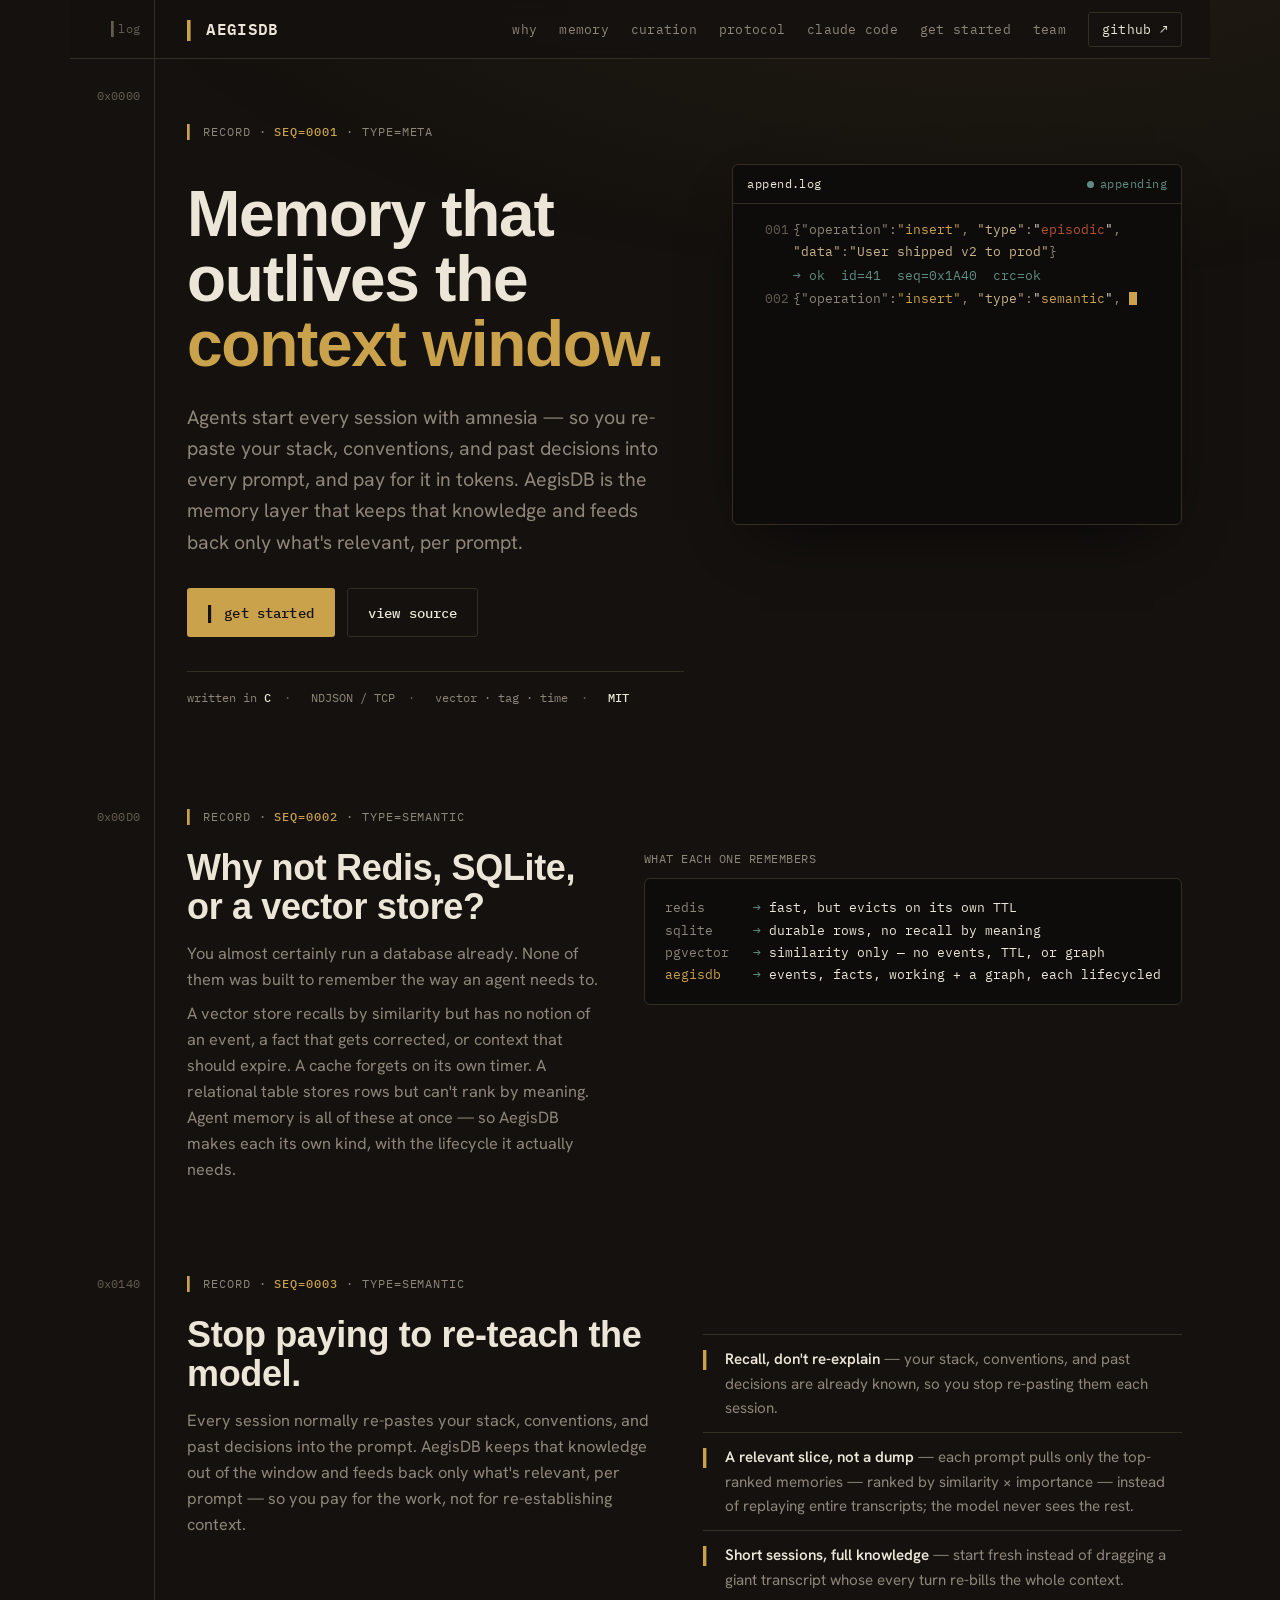
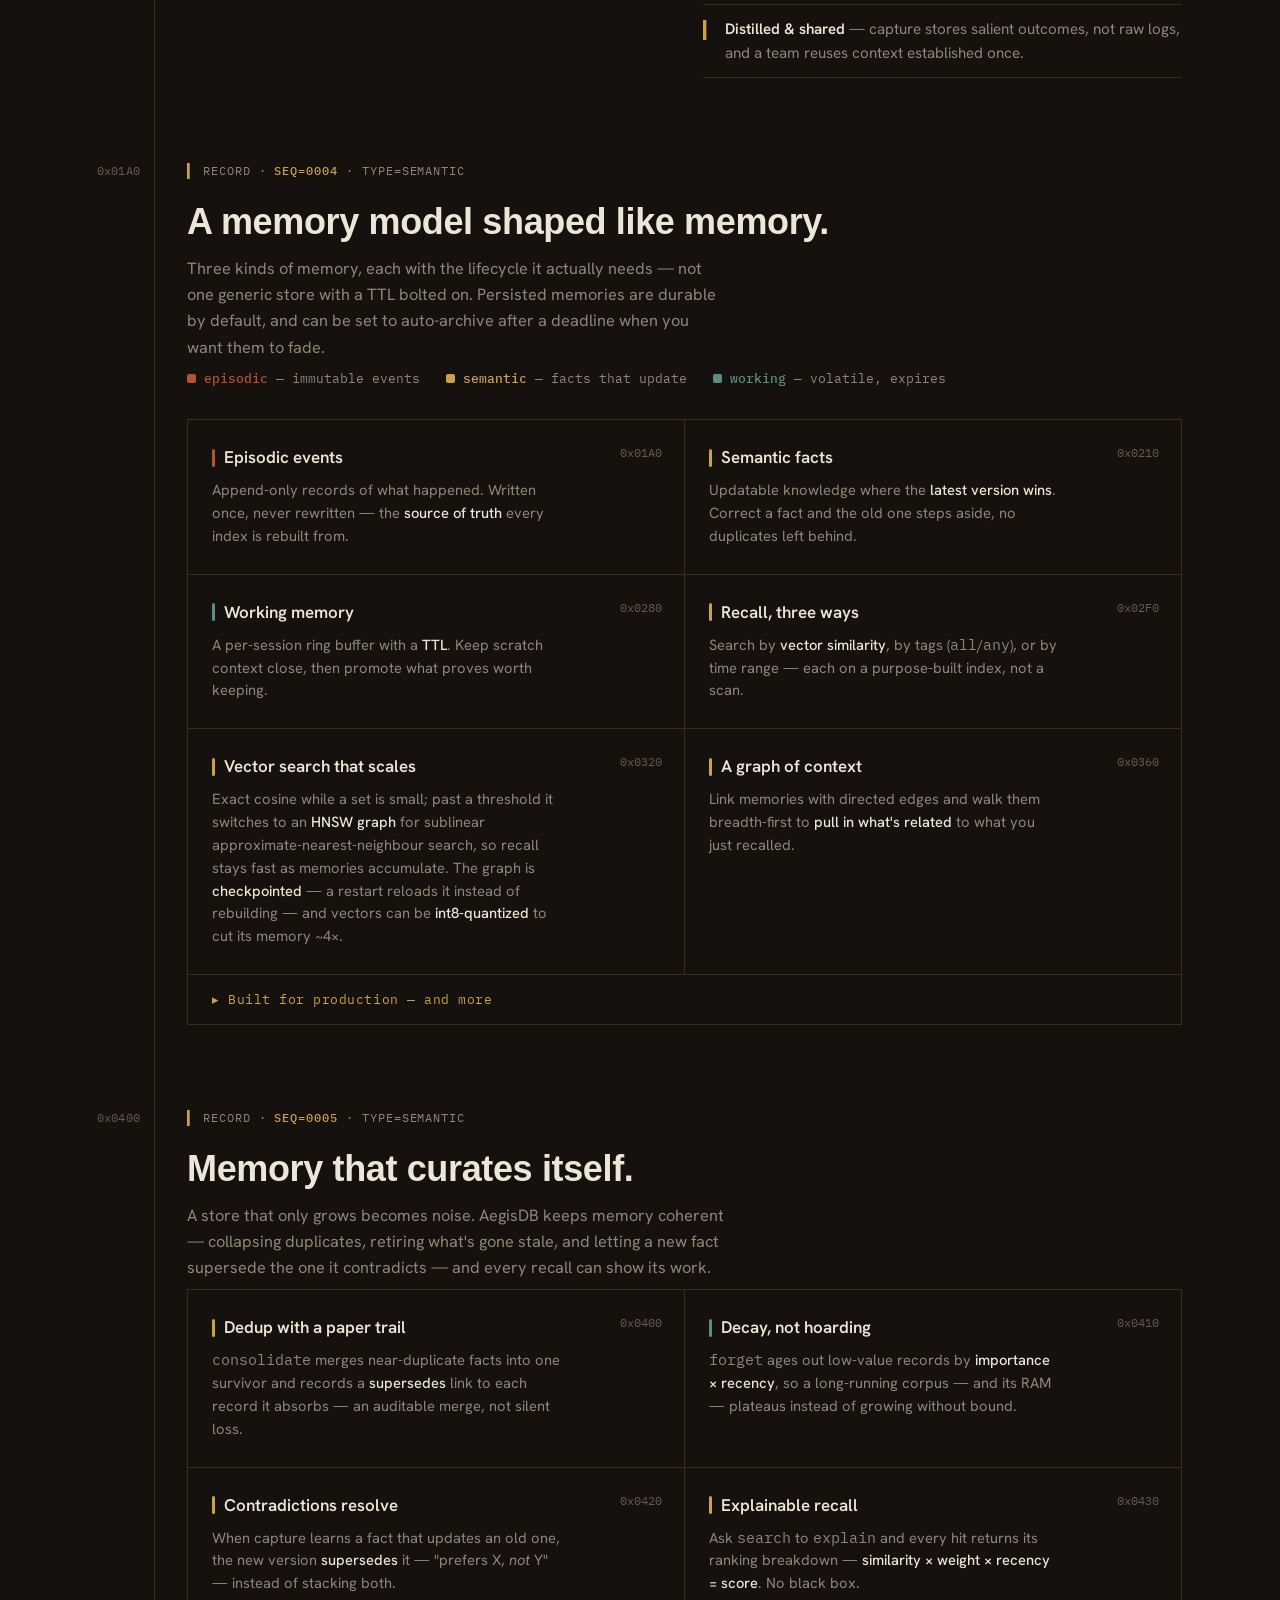
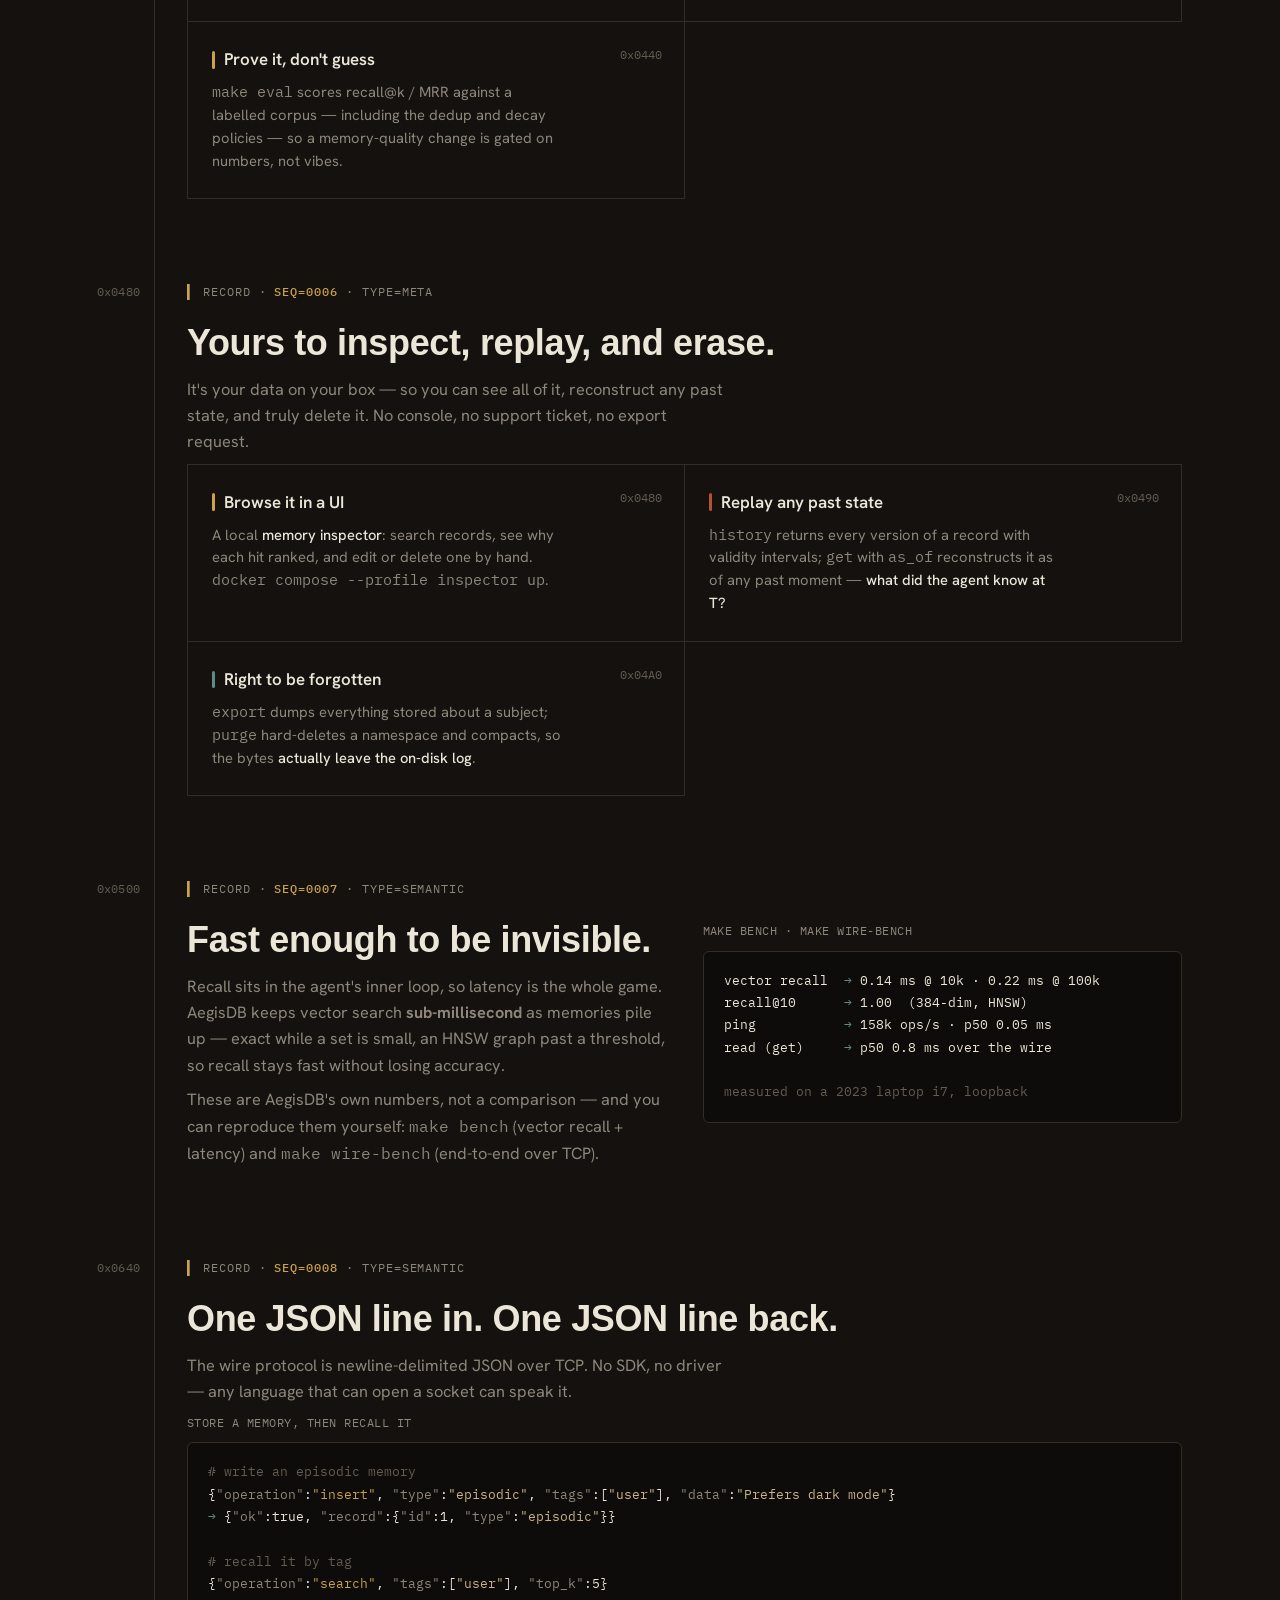
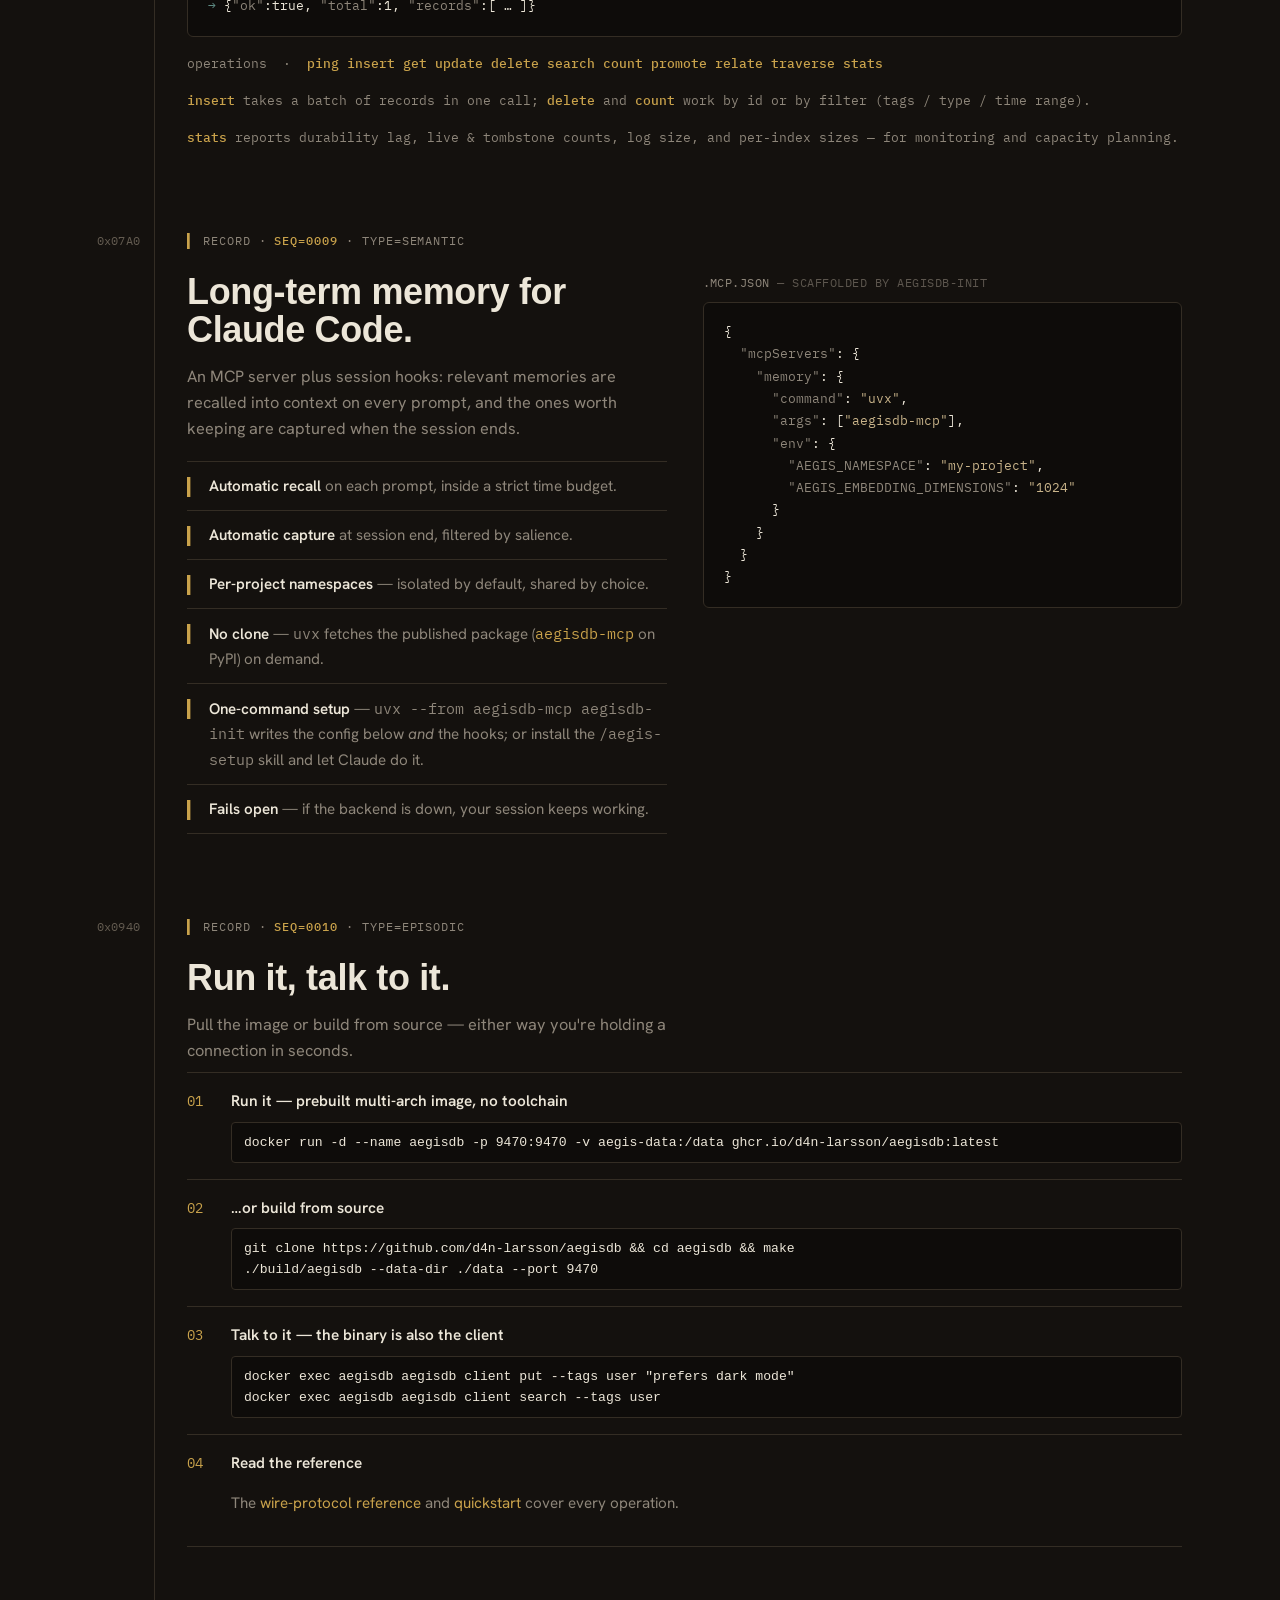
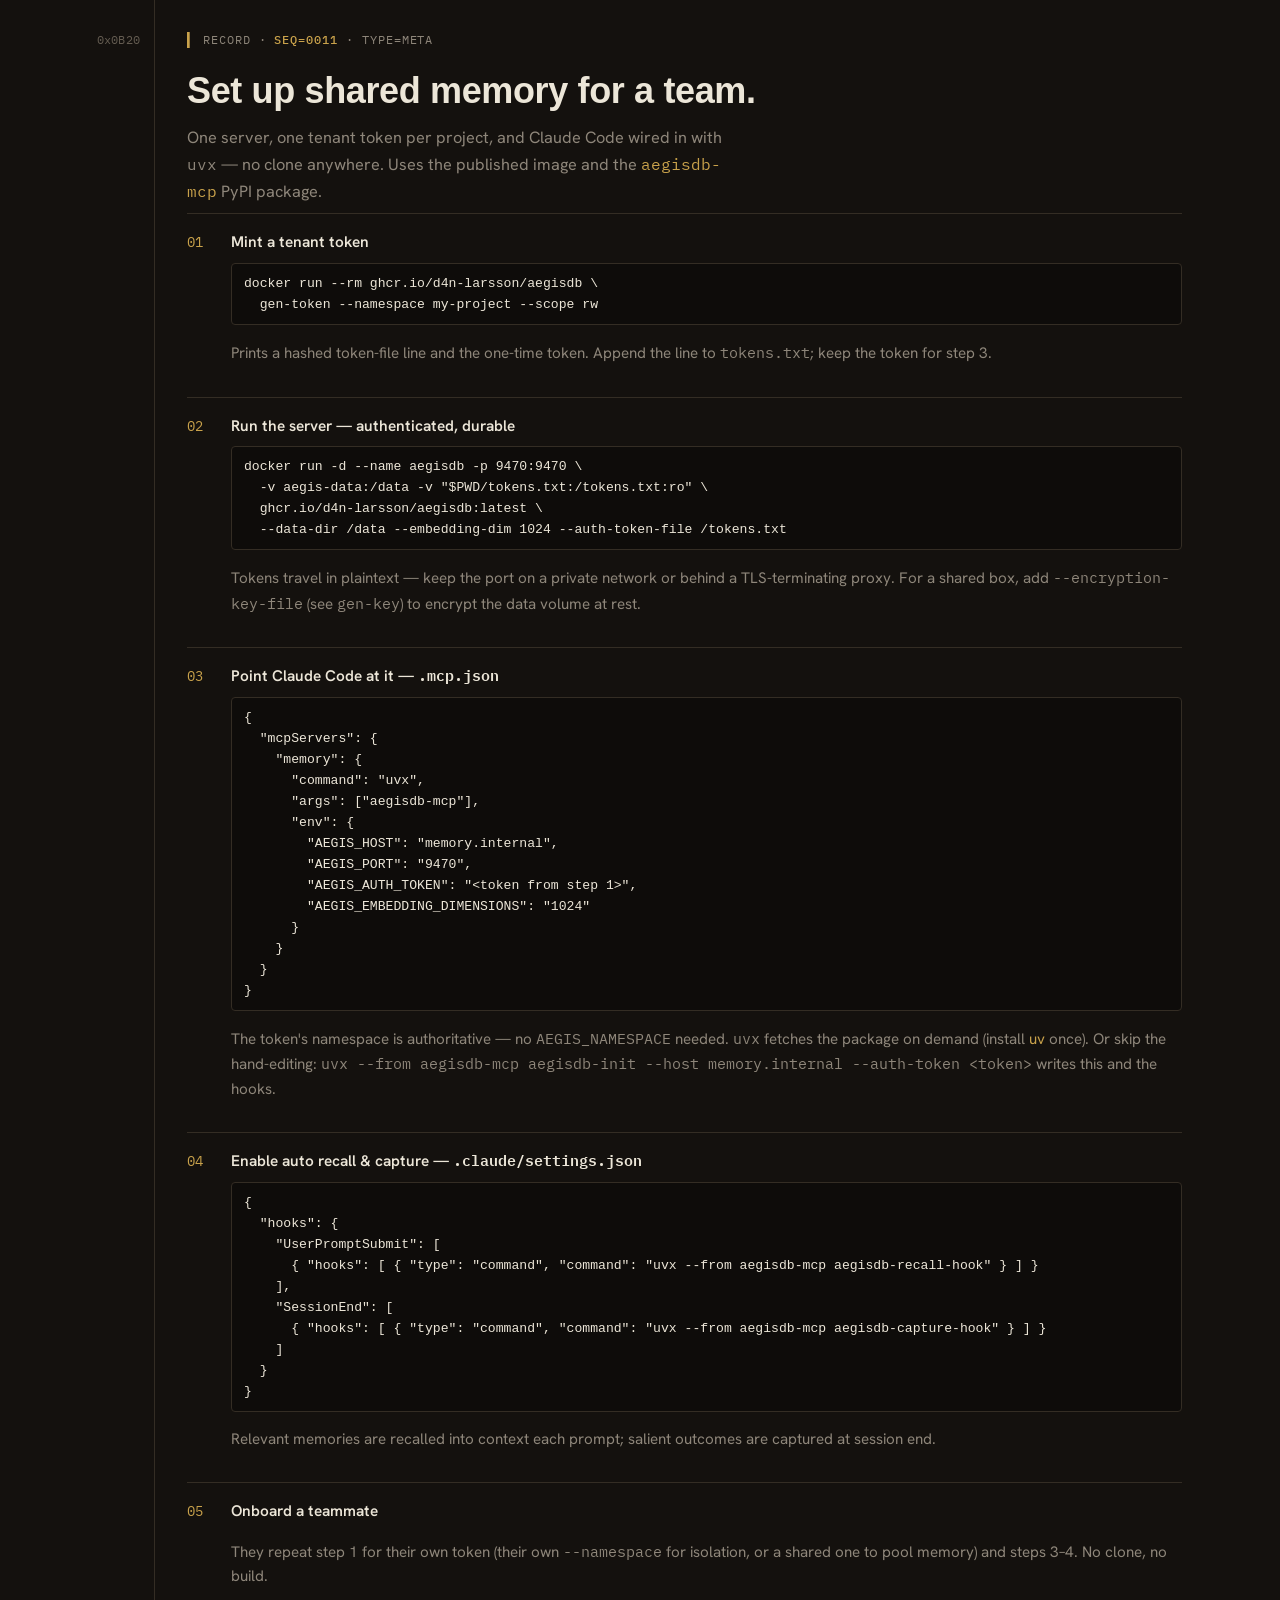
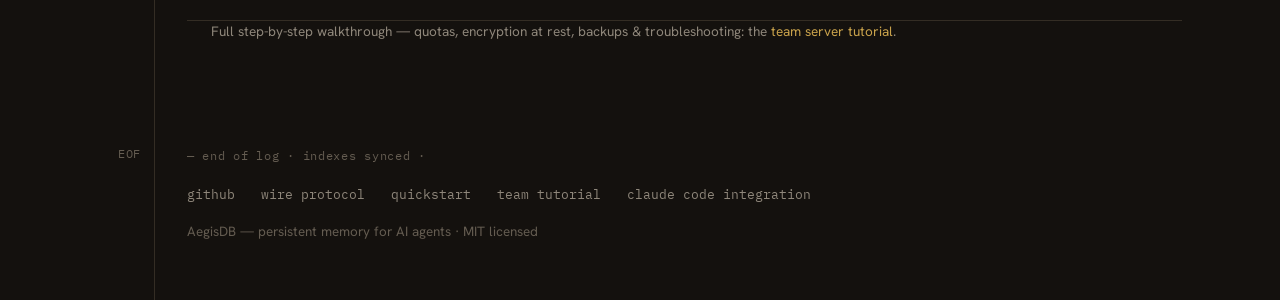
==== commit 75014107: "docs(site): add "curation" and "control" records for the new capabilities The landing site's log-she" ====
--- a/site/index.html
+++ b/site/index.html
@@ -264,6 +264,7 @@
         <nav aria-label="Primary">
           <a href="#tokens" class="nav-hide">why</a>
           <a href="#what" class="nav-hide">memory</a>
+          <a href="#curation" class="nav-hide">curation</a>
           <a href="#wire" class="nav-hide">protocol</a>
           <a href="#claude" class="nav-hide">claude&nbsp;code</a>
           <a href="#start">get&nbsp;started</a>
@@ -410,11 +411,68 @@
       </div>
     </section>
 
+    <!-- MEMORY QUALITY -->
+    <section class="rec" id="curation">
+      <div class="off mono">0x0400</div>
+      <div class="col">
+        <p class="eyebrow"><span class="tick">▍</span>&nbsp;record&nbsp;·&nbsp;<b>seq=0005</b>&nbsp;·&nbsp;type=semantic</p>
+        <h2 class="title">Memory that curates itself.</h2>
+        <p class="lede">A store that only grows becomes noise. AegisDB keeps memory coherent — collapsing duplicates, retiring what's gone stale, and letting a new fact supersede the one it contradicts — and every recall can show its work.</p>
+        <div class="feats">
+          <div class="feat se" data-k="0x0400">
+            <h3><span class="bar"></span>Dedup with a paper trail</h3>
+            <p><span class="mono">consolidate</span> merges near-duplicate facts into one survivor and records a <b>supersedes</b> link to each record it absorbs — an auditable merge, not silent loss.</p>
+          </div>
+          <div class="feat wk" data-k="0x0410">
+            <h3><span class="bar"></span>Decay, not hoarding</h3>
+            <p><span class="mono">forget</span> ages out low-value records by <b>importance × recency</b>, so a long-running corpus — and its RAM — plateaus instead of growing without bound.</p>
+          </div>
+          <div class="feat se" data-k="0x0420">
+            <h3><span class="bar"></span>Contradictions resolve</h3>
+            <p>When capture learns a fact that updates an old one, the new version <b>supersedes</b> it — "prefers X, <i>not</i> Y" — instead of stacking both.</p>
+          </div>
+          <div class="feat" data-k="0x0430">
+            <h3><span class="bar"></span>Explainable recall</h3>
+            <p>Ask <span class="mono">search</span> to <span class="mono">explain</span> and every hit returns its ranking breakdown — <b>similarity × weight × recency = score</b>. No black box.</p>
+          </div>
+          <div class="feat" data-k="0x0440">
+            <h3><span class="bar"></span>Prove it, don't guess</h3>
+            <p><span class="mono">make eval</span> scores recall@k / MRR against a labelled corpus — including the dedup and decay policies — so a memory-quality change is gated on numbers, not vibes.</p>
+          </div>
+        </div>
+      </div>
+    </section>
+
+    <!-- CONTROL / COMPLIANCE -->
+    <section class="rec" id="control">
+      <div class="off mono">0x0480</div>
+      <div class="col">
+        <p class="eyebrow"><span class="tick">▍</span>&nbsp;record&nbsp;·&nbsp;<b>seq=0006</b>&nbsp;·&nbsp;type=meta</p>
+        <h2 class="title">Yours to inspect, replay, and erase.</h2>
+        <p class="lede">It's your data on your box — so you can see all of it, reconstruct any past state, and truly delete it. No console, no support ticket, no export request.</p>
+        <div class="feats">
+          <div class="feat" data-k="0x0480">
+            <h3><span class="bar"></span>Browse it in a UI</h3>
+            <p>A local <b>memory inspector</b>: search records, see why each hit ranked, and edit or delete one by hand. <span class="mono">docker compose --profile inspector up</span>.</p>
+          </div>
+          <div class="feat ep" data-k="0x0490">
+            <h3><span class="bar"></span>Replay any past state</h3>
+            <p><span class="mono">history</span> returns every version of a record with validity intervals; <span class="mono">get</span> with <span class="mono">as_of</span> reconstructs it as of any past moment — <b>what did the agent know at T?</b></p>
+          </div>
+          <div class="feat wk" data-k="0x04A0">
+            <h3><span class="bar"></span>Right to be forgotten</h3>
+            <p><span class="mono">export</span> dumps everything stored about a subject; <span class="mono">purge</span> hard-deletes a namespace and compacts, so the bytes <b>actually leave the on-disk log</b>.</p>
+          </div>
+        </div>
+        <!-- TODO: drop a memory-inspector screenshot at docs/img/inspector.png and surface it here (e.g. a .twoup with the "Browse it in a UI" copy). -->
+      </div>
+    </section>
+
     <!-- PERFORMANCE -->
     <section class="rec" id="speed">
       <div class="off mono">0x0500</div>
       <div class="col">
-        <p class="eyebrow"><span class="tick">▍</span>&nbsp;record&nbsp;·&nbsp;<b>seq=0005</b>&nbsp;·&nbsp;type=semantic</p>
+        <p class="eyebrow"><span class="tick">▍</span>&nbsp;record&nbsp;·&nbsp;<b>seq=0007</b>&nbsp;·&nbsp;type=semantic</p>
         <div class="twoup">
           <div>
             <h2 class="title">Fast enough to be invisible.</h2>
@@ -438,7 +496,7 @@
     <section class="rec" id="wire">
       <div class="off mono">0x0640</div>
       <div class="col">
-        <p class="eyebrow"><span class="tick">▍</span>&nbsp;record&nbsp;·&nbsp;<b>seq=0006</b>&nbsp;·&nbsp;type=semantic</p>
+        <p class="eyebrow"><span class="tick">▍</span>&nbsp;record&nbsp;·&nbsp;<b>seq=0008</b>&nbsp;·&nbsp;type=semantic</p>
         <h2 class="title">One JSON line in. One JSON line back.</h2>
         <p class="lede">The wire protocol is newline-delimited JSON over TCP. No SDK, no driver — any language that can open a socket can speak it.</p>
         <p class="cap">store a memory, then recall it</p>
@@ -459,7 +517,7 @@
     <section class="rec" id="claude">
       <div class="off mono">0x07A0</div>
       <div class="col">
-        <p class="eyebrow"><span class="tick">▍</span>&nbsp;record&nbsp;·&nbsp;<b>seq=0007</b>&nbsp;·&nbsp;type=semantic</p>
+        <p class="eyebrow"><span class="tick">▍</span>&nbsp;record&nbsp;·&nbsp;<b>seq=0009</b>&nbsp;·&nbsp;type=semantic</p>
         <div class="twoup">
           <div>
             <h2 class="title">Long-term memory for Claude&nbsp;Code.</h2>
@@ -496,7 +554,7 @@
     <section class="rec" id="start">
       <div class="off mono">0x0940</div>
       <div class="col">
-        <p class="eyebrow"><span class="tick">▍</span>&nbsp;record&nbsp;·&nbsp;<b>seq=0008</b>&nbsp;·&nbsp;type=episodic</p>
+        <p class="eyebrow"><span class="tick">▍</span>&nbsp;record&nbsp;·&nbsp;<b>seq=0010</b>&nbsp;·&nbsp;type=episodic</p>
         <h2 class="title">Run it, talk to it.</h2>
         <p class="lede">Pull the image or build from source — either way you're holding a connection in seconds.</p>
         <div class="start-log">
@@ -538,7 +596,7 @@
     <section class="rec" id="team">
       <div class="off mono">0x0B20</div>
       <div class="col">
-        <p class="eyebrow"><span class="tick">▍</span>&nbsp;record&nbsp;·&nbsp;<b>seq=0009</b>&nbsp;·&nbsp;type=meta</p>
+        <p class="eyebrow"><span class="tick">▍</span>&nbsp;record&nbsp;·&nbsp;<b>seq=0011</b>&nbsp;·&nbsp;type=meta</p>
         <h2 class="title">Set up shared memory for a team.</h2>
         <p class="lede">One server, one tenant token per project, and Claude&nbsp;Code wired in with <span class="mono">uvx</span> — no clone anywhere. Uses the published image and the <a href="https://pypi.org/project/aegisdb-mcp/"><span class="mono">aegisdb-mcp</span></a> PyPI package.</p>
         <div class="start-log">
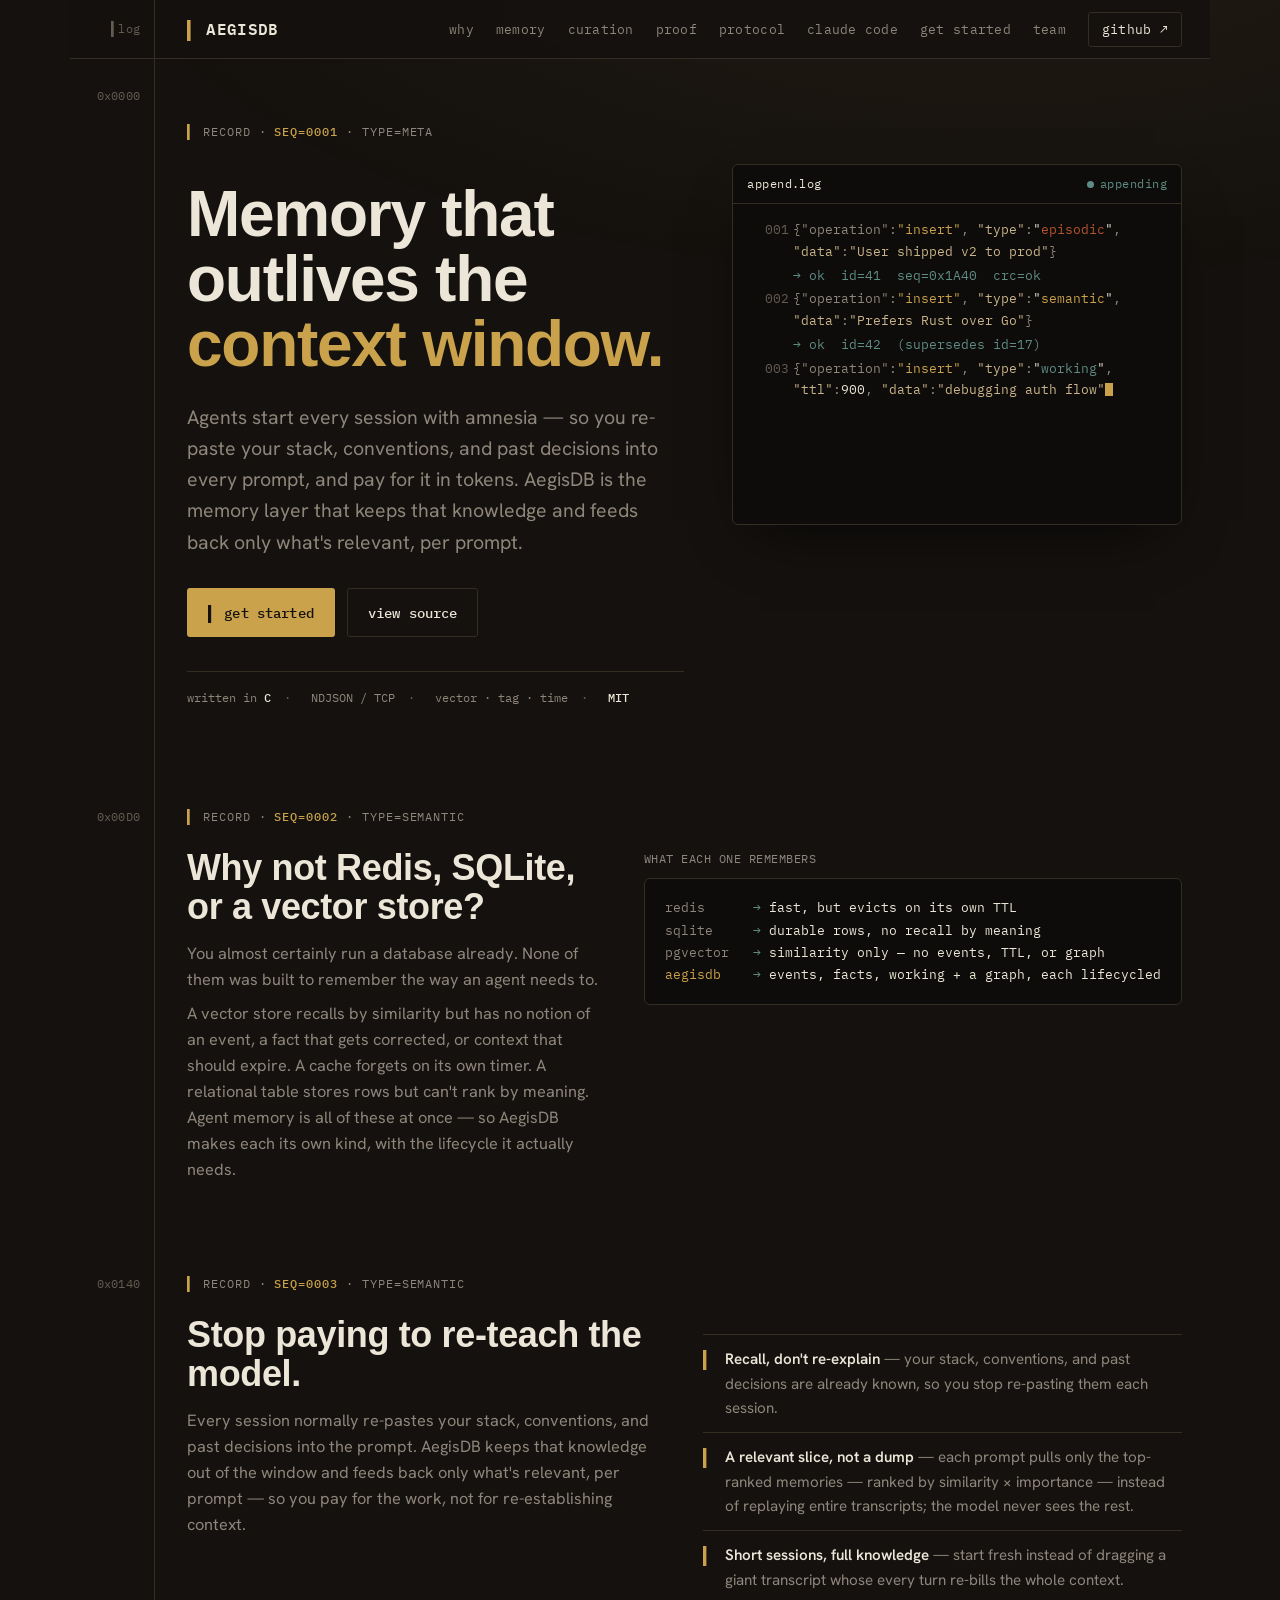
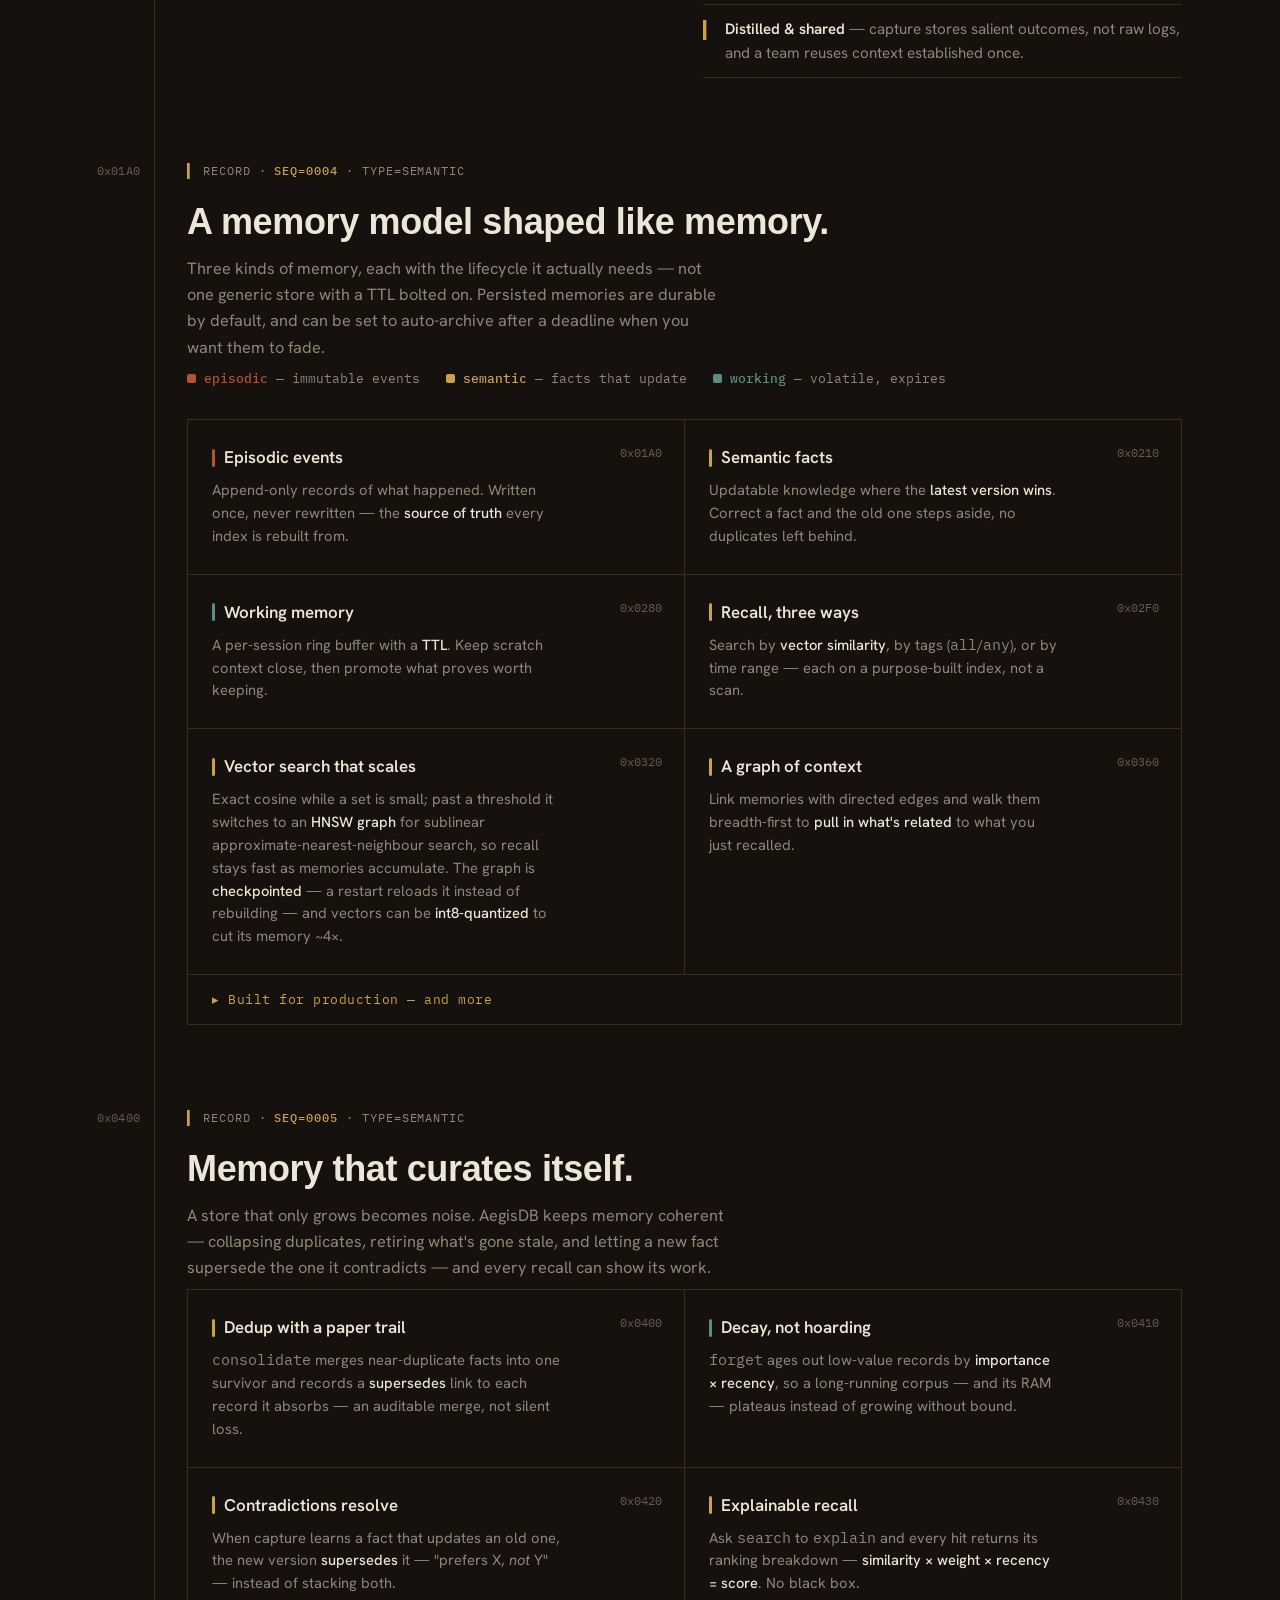
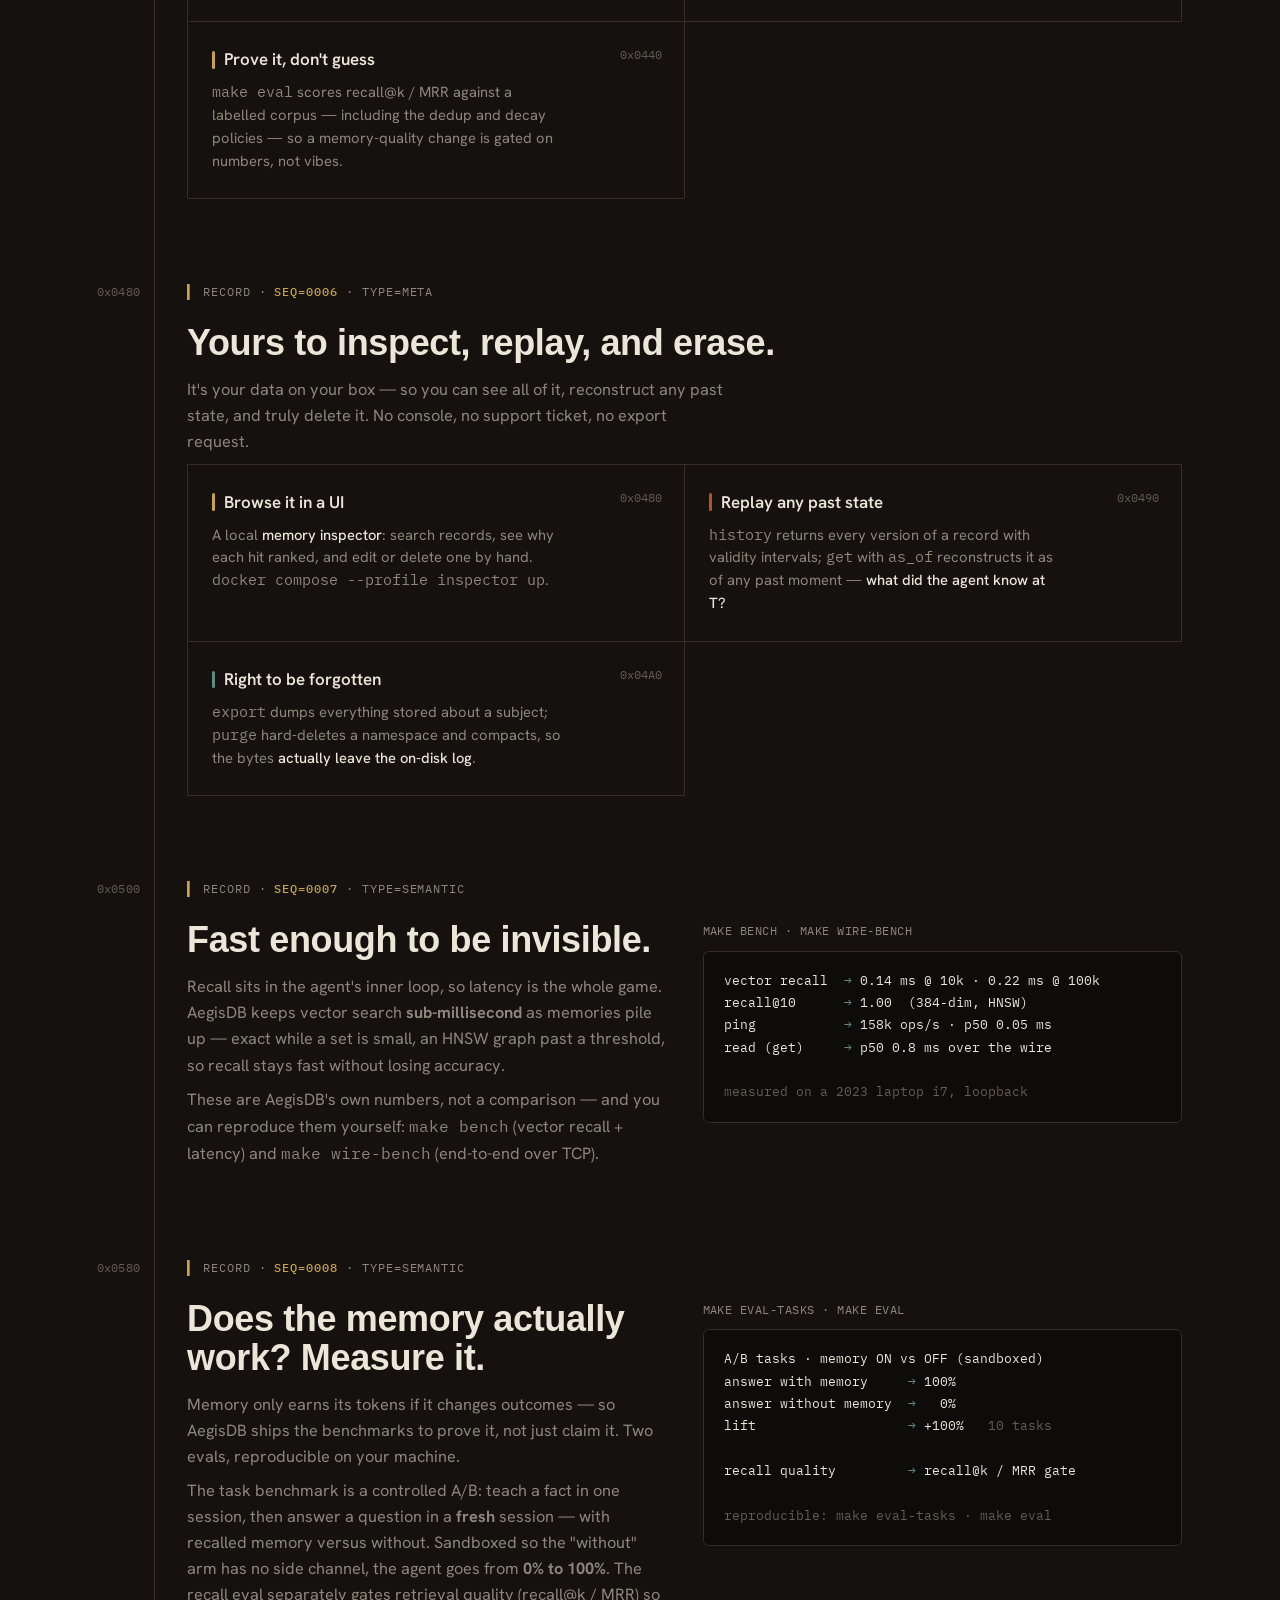
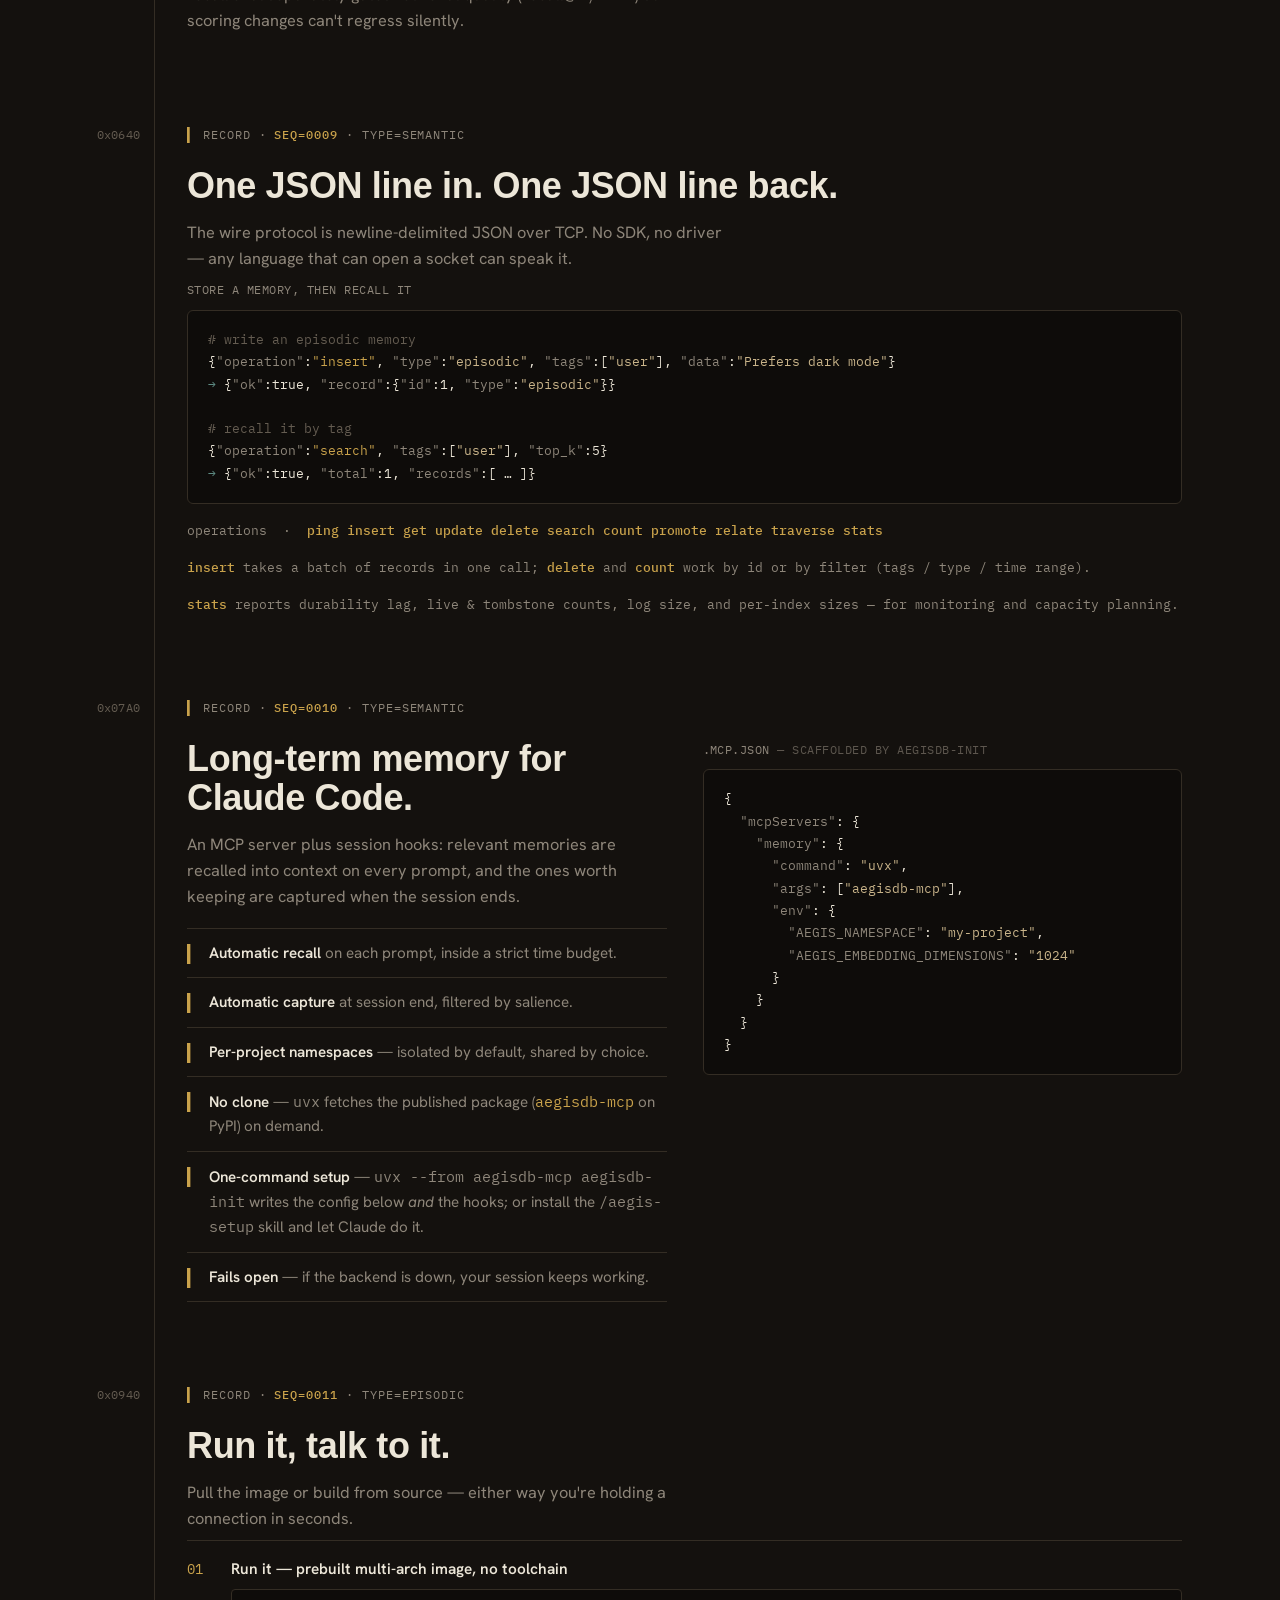
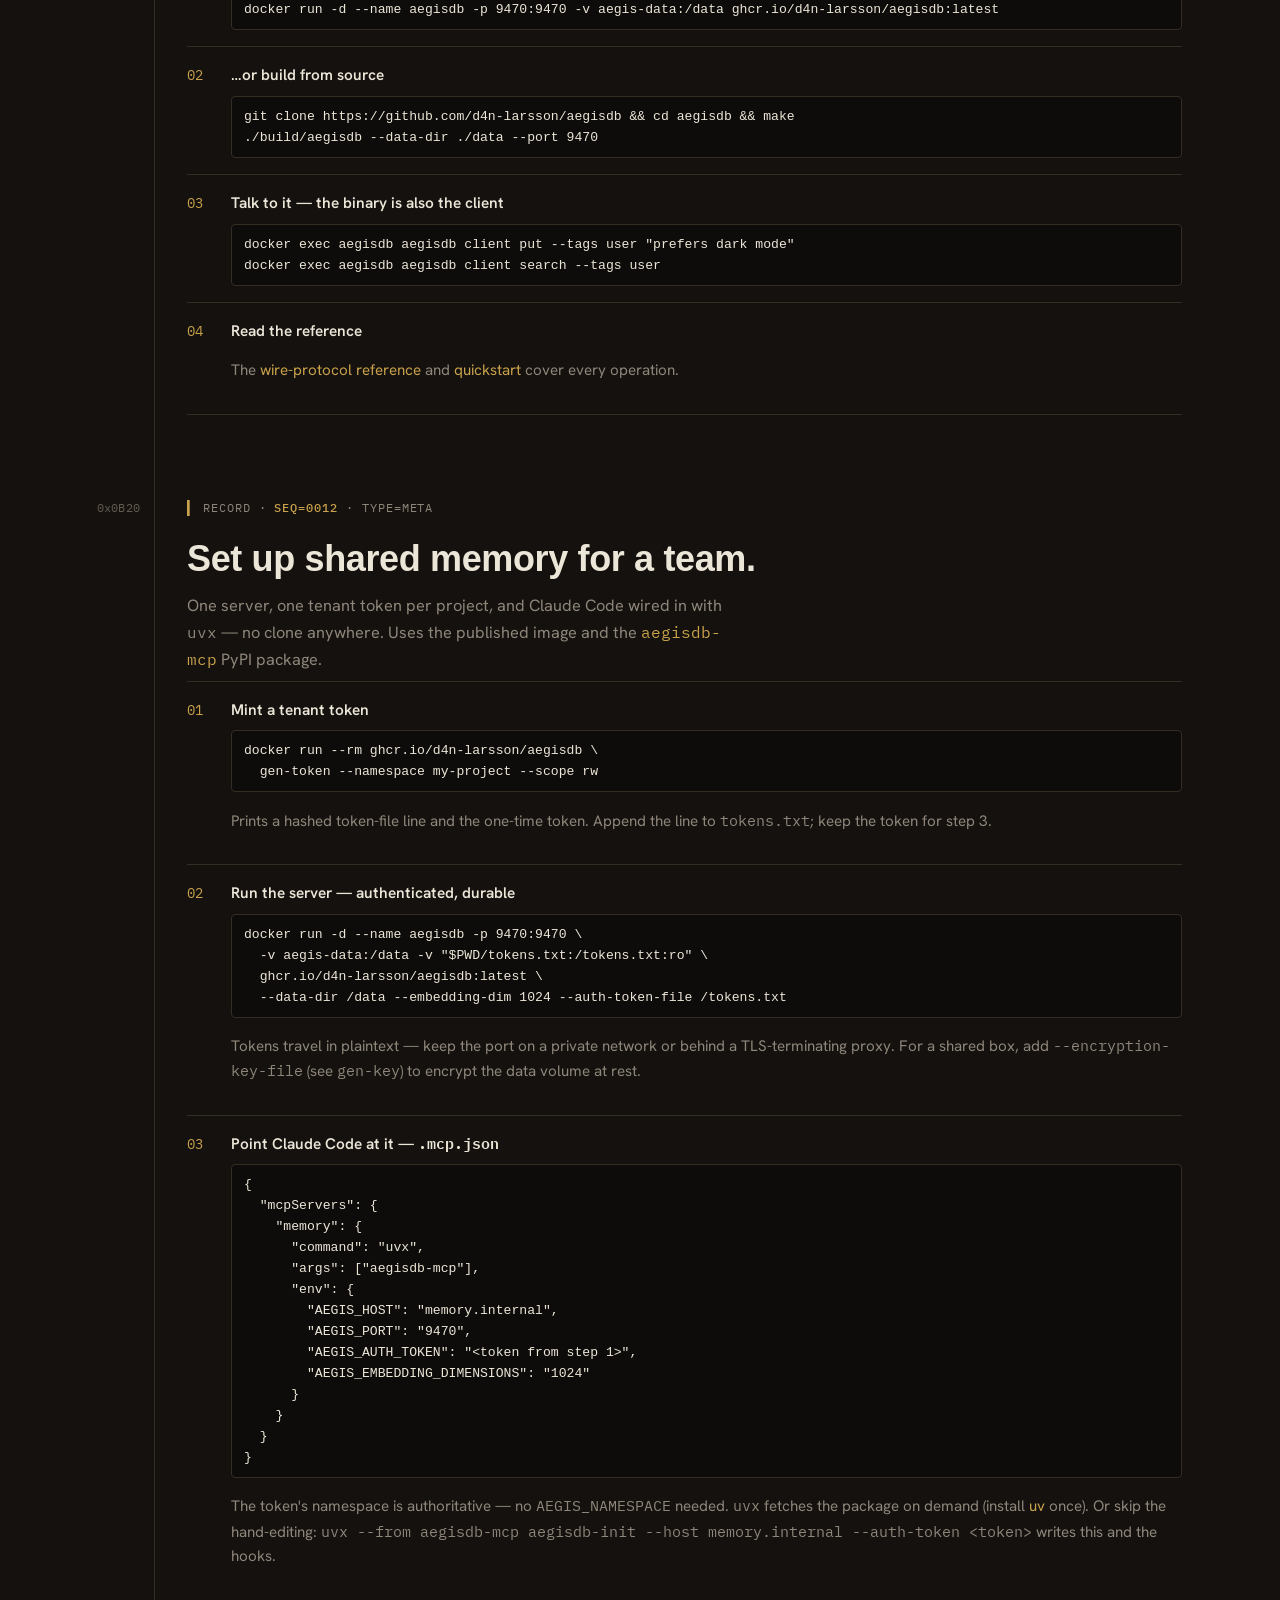
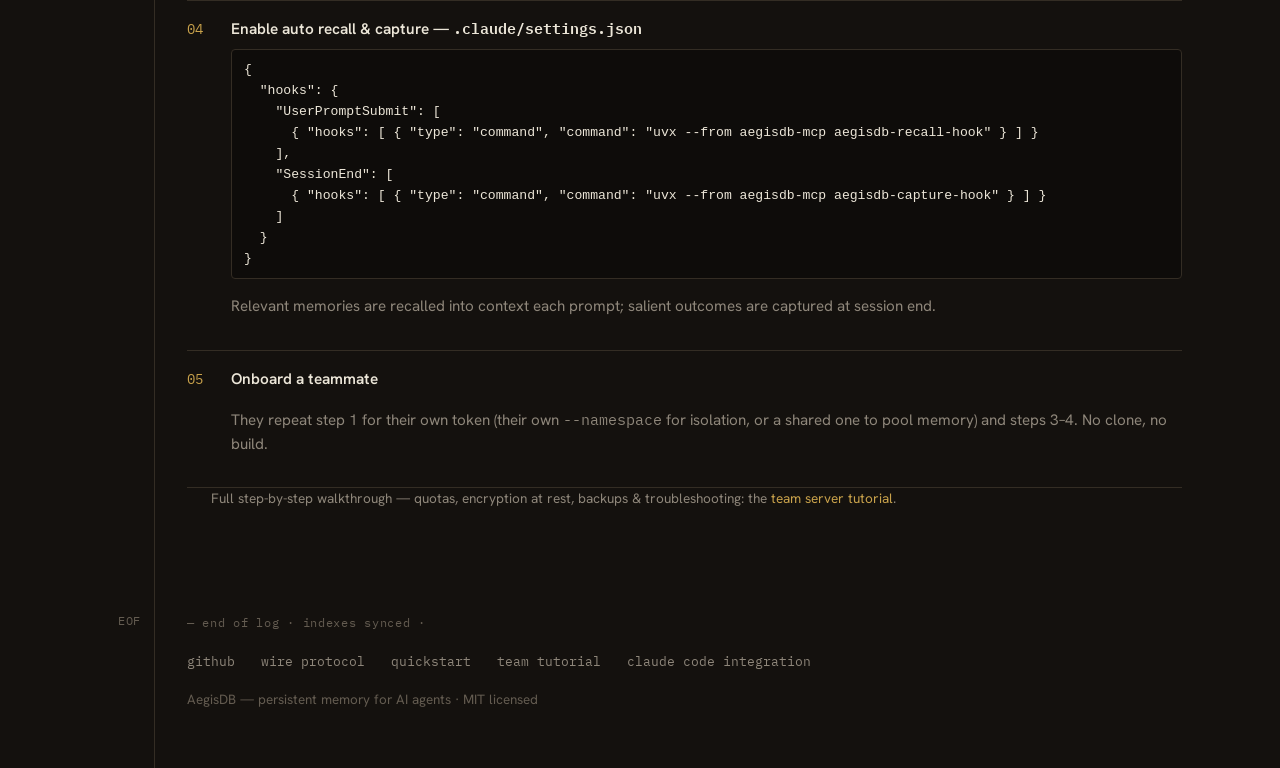
==== commit 85dbbe60: "docs(site): add a "proof" record — it actually works, and you can measure it The site sold features " ====
--- a/site/index.html
+++ b/site/index.html
@@ -265,6 +265,7 @@
           <a href="#tokens" class="nav-hide">why</a>
           <a href="#what" class="nav-hide">memory</a>
           <a href="#curation" class="nav-hide">curation</a>
+          <a href="#proof" class="nav-hide">proof</a>
           <a href="#wire" class="nav-hide">protocol</a>
           <a href="#claude" class="nav-hide">claude&nbsp;code</a>
           <a href="#start">get&nbsp;started</a>
@@ -492,11 +493,37 @@
       </div>
     </section>
 
+    <!-- PROOF / EVALS -->
+    <section class="rec" id="proof">
+      <div class="off mono">0x0580</div>
+      <div class="col">
+        <p class="eyebrow"><span class="tick">▍</span>&nbsp;record&nbsp;·&nbsp;<b>seq=0008</b>&nbsp;·&nbsp;type=semantic</p>
+        <div class="twoup">
+          <div>
+            <h2 class="title">Does the memory actually work? Measure it.</h2>
+            <p class="lede">Memory only earns its tokens if it changes outcomes — so AegisDB ships the benchmarks to prove it, not just claim it. Two evals, reproducible on your machine.</p>
+            <p class="lede">The task benchmark is a controlled A/B: teach a fact in one session, then answer a question in a <b>fresh</b> session — with recalled memory versus without. Sandboxed so the "without" arm has no side channel, the agent goes from <b>0% to 100%</b>. The recall eval separately gates retrieval quality (recall@k / MRR) so scoring changes can't regress silently.</p>
+          </div>
+          <div>
+            <p class="cap">make eval-tasks · make eval</p>
+<pre>A/B tasks · memory ON vs OFF (sandboxed)
+answer with memory     <span class="ar">→</span> 100%
+answer without memory  <span class="ar">→</span>   0%
+lift                   <span class="ar">→</span> +100%   <span class="c">10 tasks</span>
+
+recall quality         <span class="ar">→</span> recall@k / MRR gate
+
+<span class="c">reproducible: make eval-tasks · make eval</span></pre>
+          </div>
+        </div>
+      </div>
+    </section>
+
     <!-- WIRE PROTOCOL -->
     <section class="rec" id="wire">
       <div class="off mono">0x0640</div>
       <div class="col">
-        <p class="eyebrow"><span class="tick">▍</span>&nbsp;record&nbsp;·&nbsp;<b>seq=0008</b>&nbsp;·&nbsp;type=semantic</p>
+        <p class="eyebrow"><span class="tick">▍</span>&nbsp;record&nbsp;·&nbsp;<b>seq=0009</b>&nbsp;·&nbsp;type=semantic</p>
         <h2 class="title">One JSON line in. One JSON line back.</h2>
         <p class="lede">The wire protocol is newline-delimited JSON over TCP. No SDK, no driver — any language that can open a socket can speak it.</p>
         <p class="cap">store a memory, then recall it</p>
@@ -517,7 +544,7 @@
     <section class="rec" id="claude">
       <div class="off mono">0x07A0</div>
       <div class="col">
-        <p class="eyebrow"><span class="tick">▍</span>&nbsp;record&nbsp;·&nbsp;<b>seq=0009</b>&nbsp;·&nbsp;type=semantic</p>
+        <p class="eyebrow"><span class="tick">▍</span>&nbsp;record&nbsp;·&nbsp;<b>seq=0010</b>&nbsp;·&nbsp;type=semantic</p>
         <div class="twoup">
           <div>
             <h2 class="title">Long-term memory for Claude&nbsp;Code.</h2>
@@ -554,7 +581,7 @@
     <section class="rec" id="start">
       <div class="off mono">0x0940</div>
       <div class="col">
-        <p class="eyebrow"><span class="tick">▍</span>&nbsp;record&nbsp;·&nbsp;<b>seq=0010</b>&nbsp;·&nbsp;type=episodic</p>
+        <p class="eyebrow"><span class="tick">▍</span>&nbsp;record&nbsp;·&nbsp;<b>seq=0011</b>&nbsp;·&nbsp;type=episodic</p>
         <h2 class="title">Run it, talk to it.</h2>
         <p class="lede">Pull the image or build from source — either way you're holding a connection in seconds.</p>
         <div class="start-log">
@@ -596,7 +623,7 @@
     <section class="rec" id="team">
       <div class="off mono">0x0B20</div>
       <div class="col">
-        <p class="eyebrow"><span class="tick">▍</span>&nbsp;record&nbsp;·&nbsp;<b>seq=0011</b>&nbsp;·&nbsp;type=meta</p>
+        <p class="eyebrow"><span class="tick">▍</span>&nbsp;record&nbsp;·&nbsp;<b>seq=0012</b>&nbsp;·&nbsp;type=meta</p>
         <h2 class="title">Set up shared memory for a team.</h2>
         <p class="lede">One server, one tenant token per project, and Claude&nbsp;Code wired in with <span class="mono">uvx</span> — no clone anywhere. Uses the published image and the <a href="https://pypi.org/project/aegisdb-mcp/"><span class="mono">aegisdb-mcp</span></a> PyPI package.</p>
         <div class="start-log">
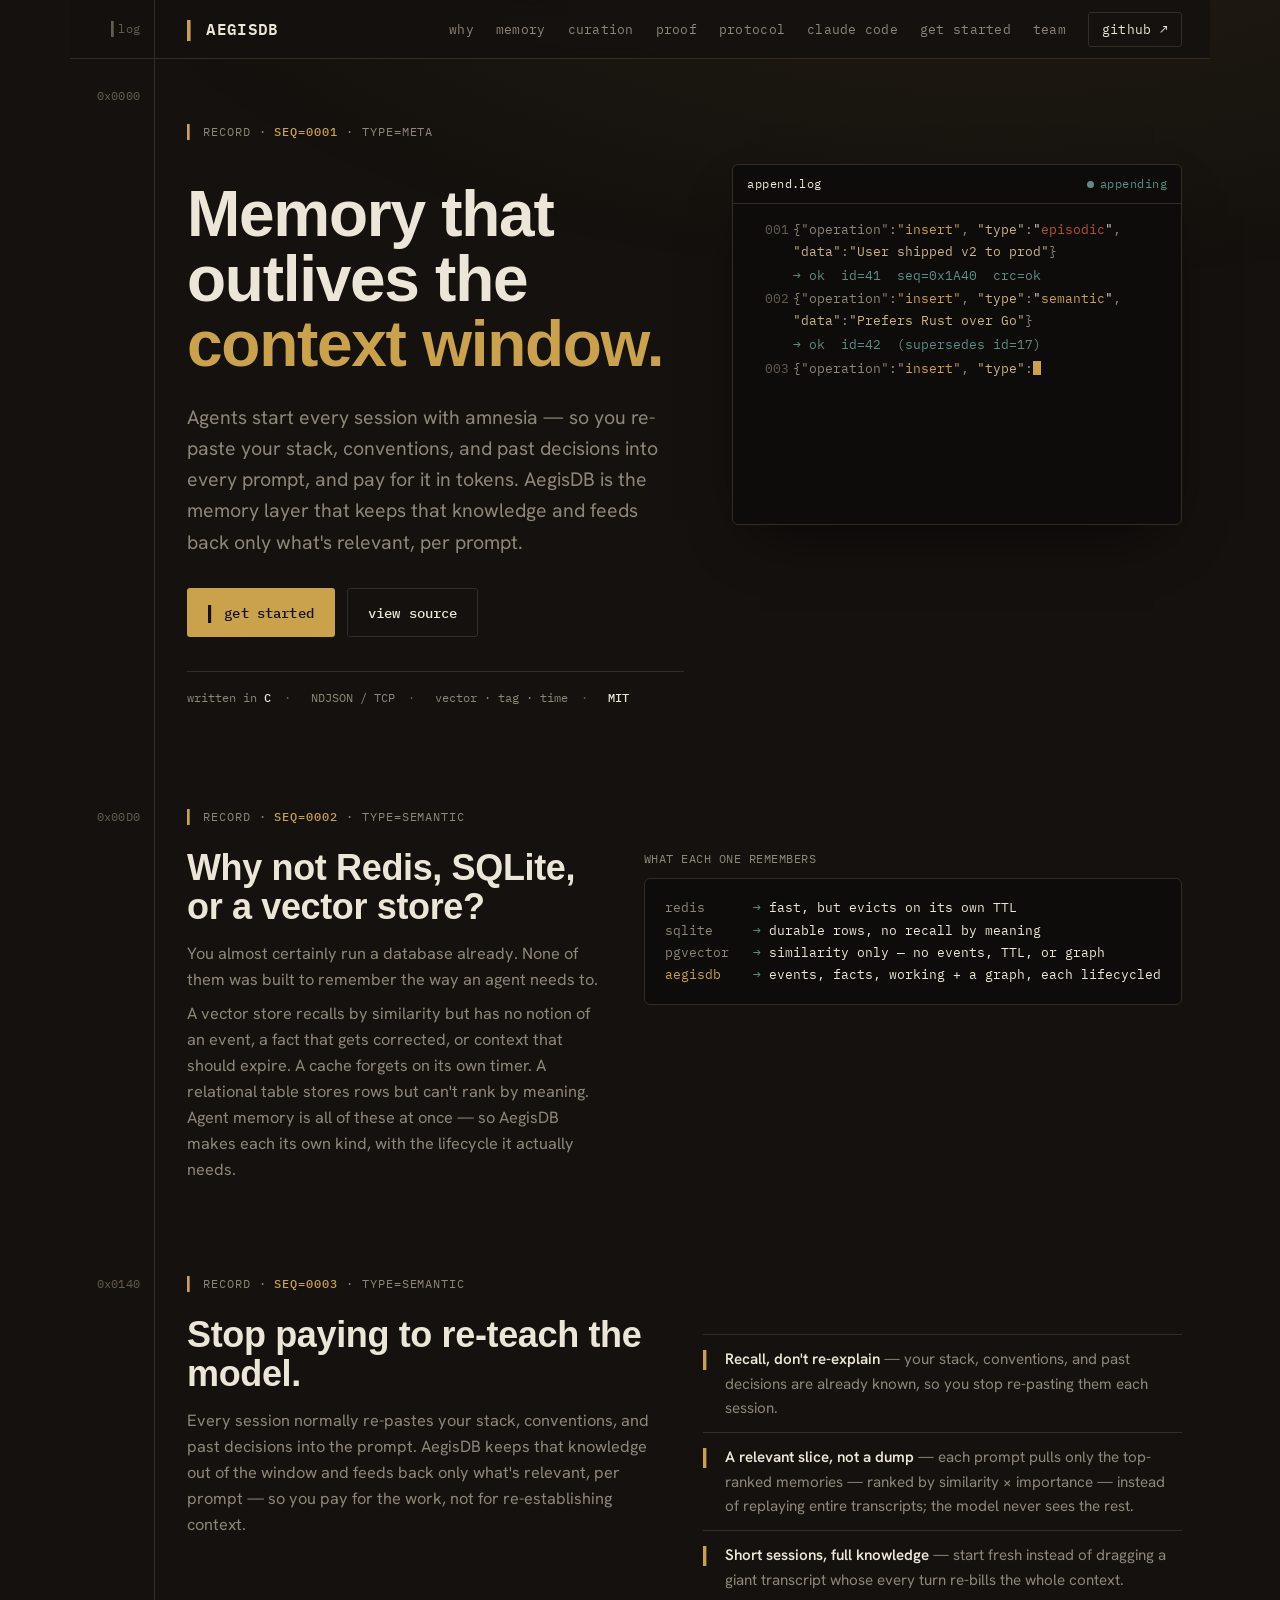
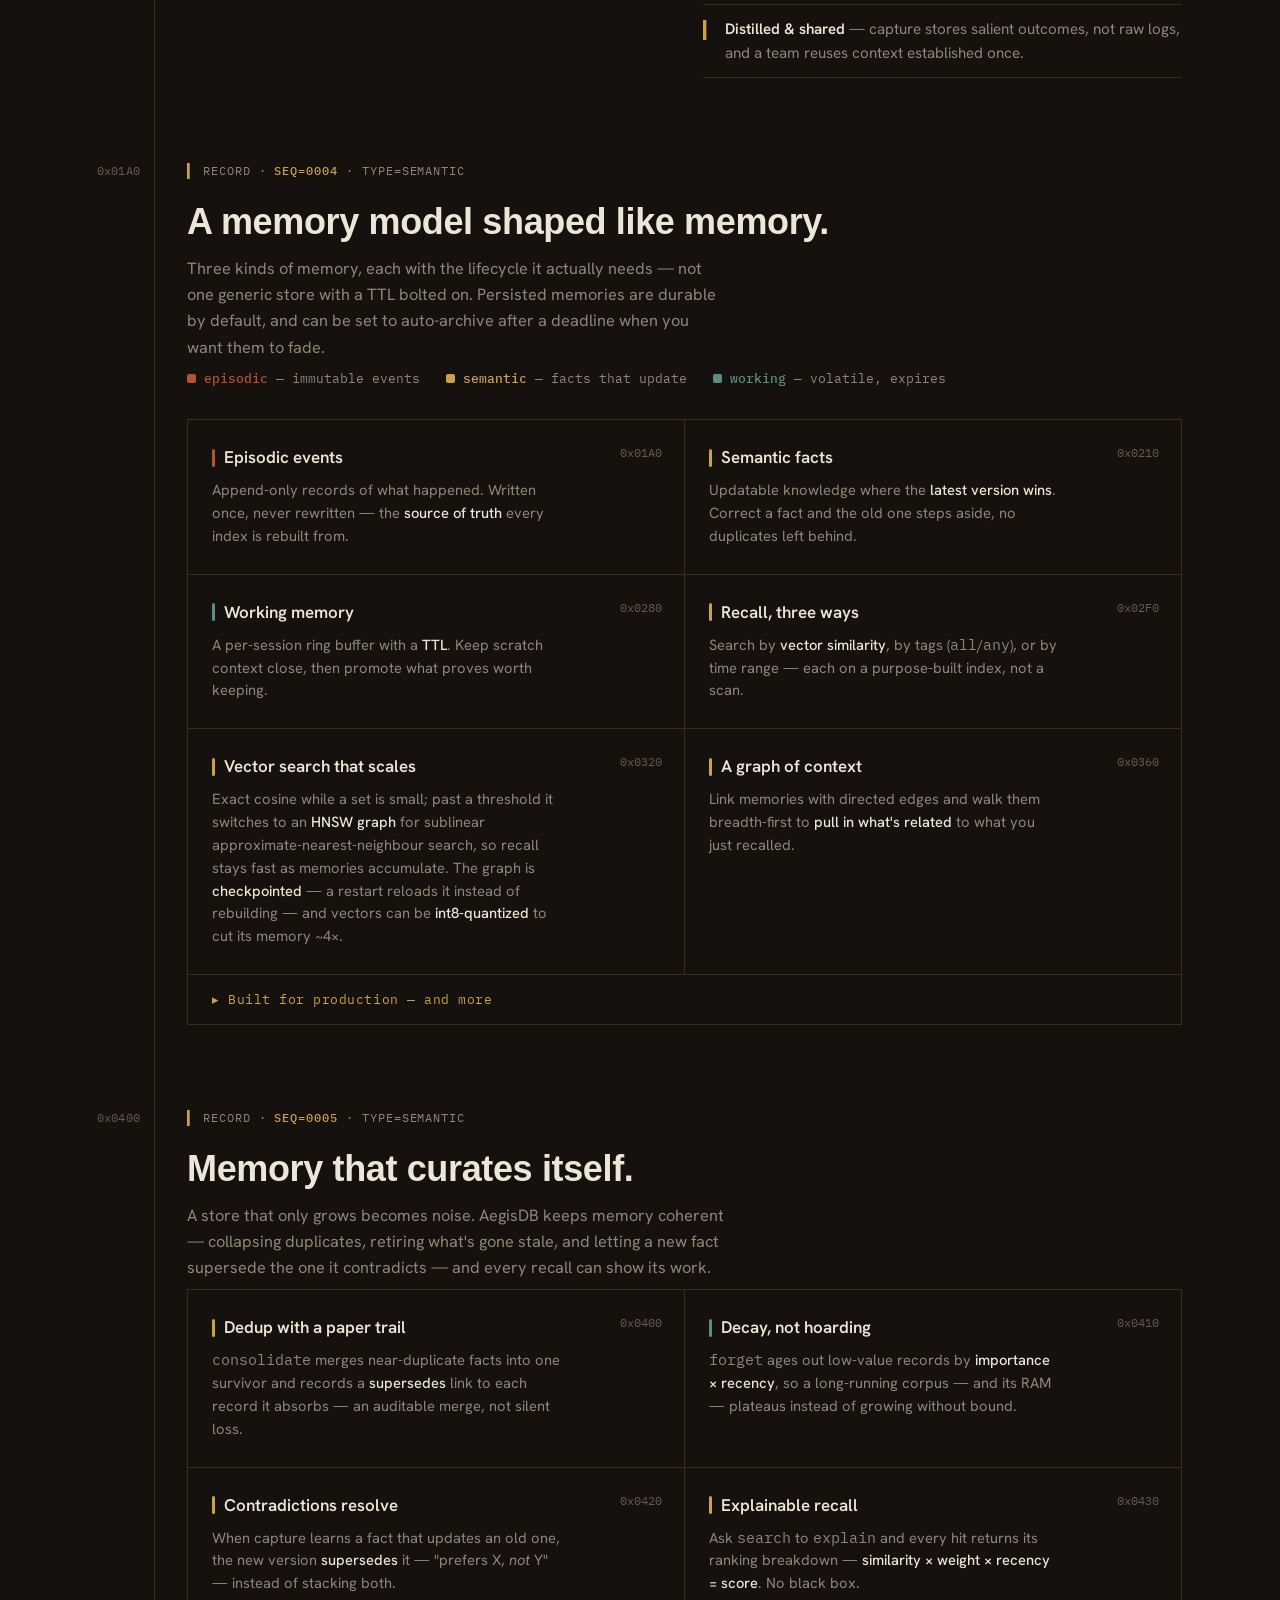
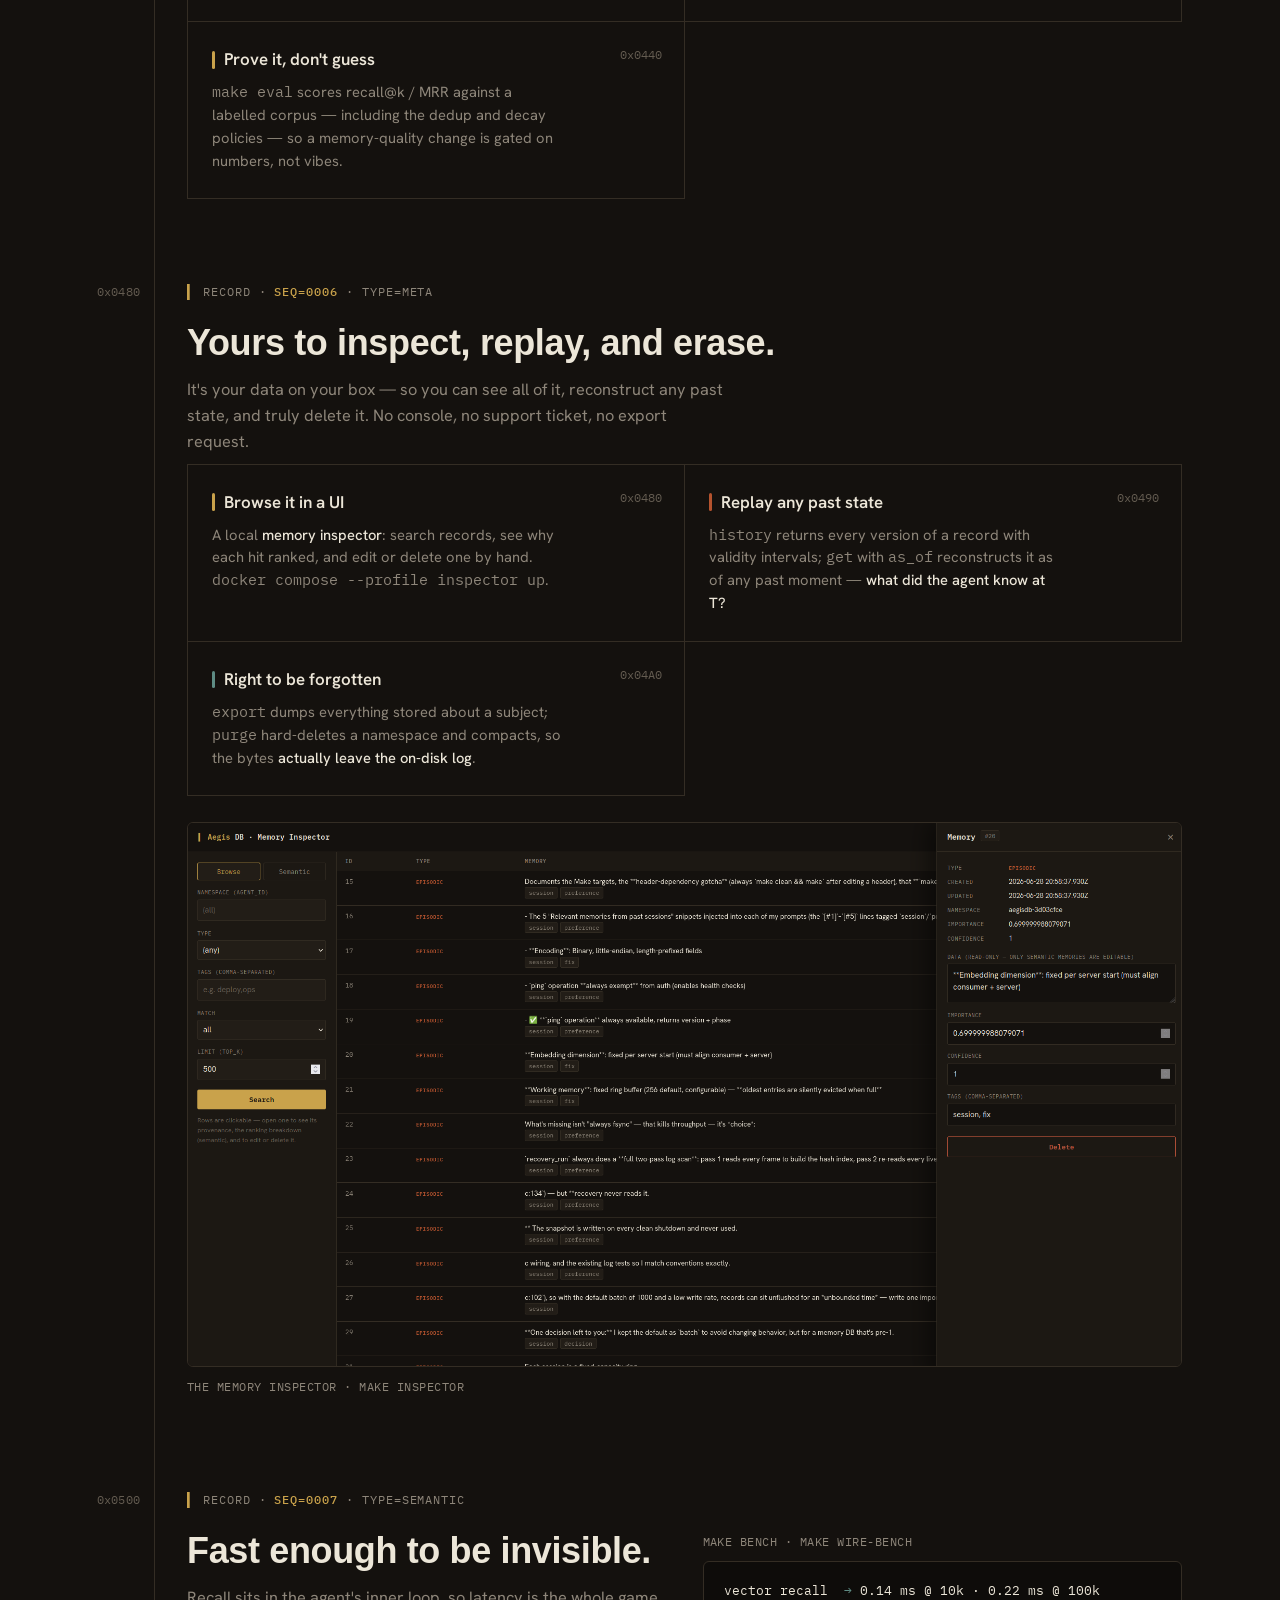
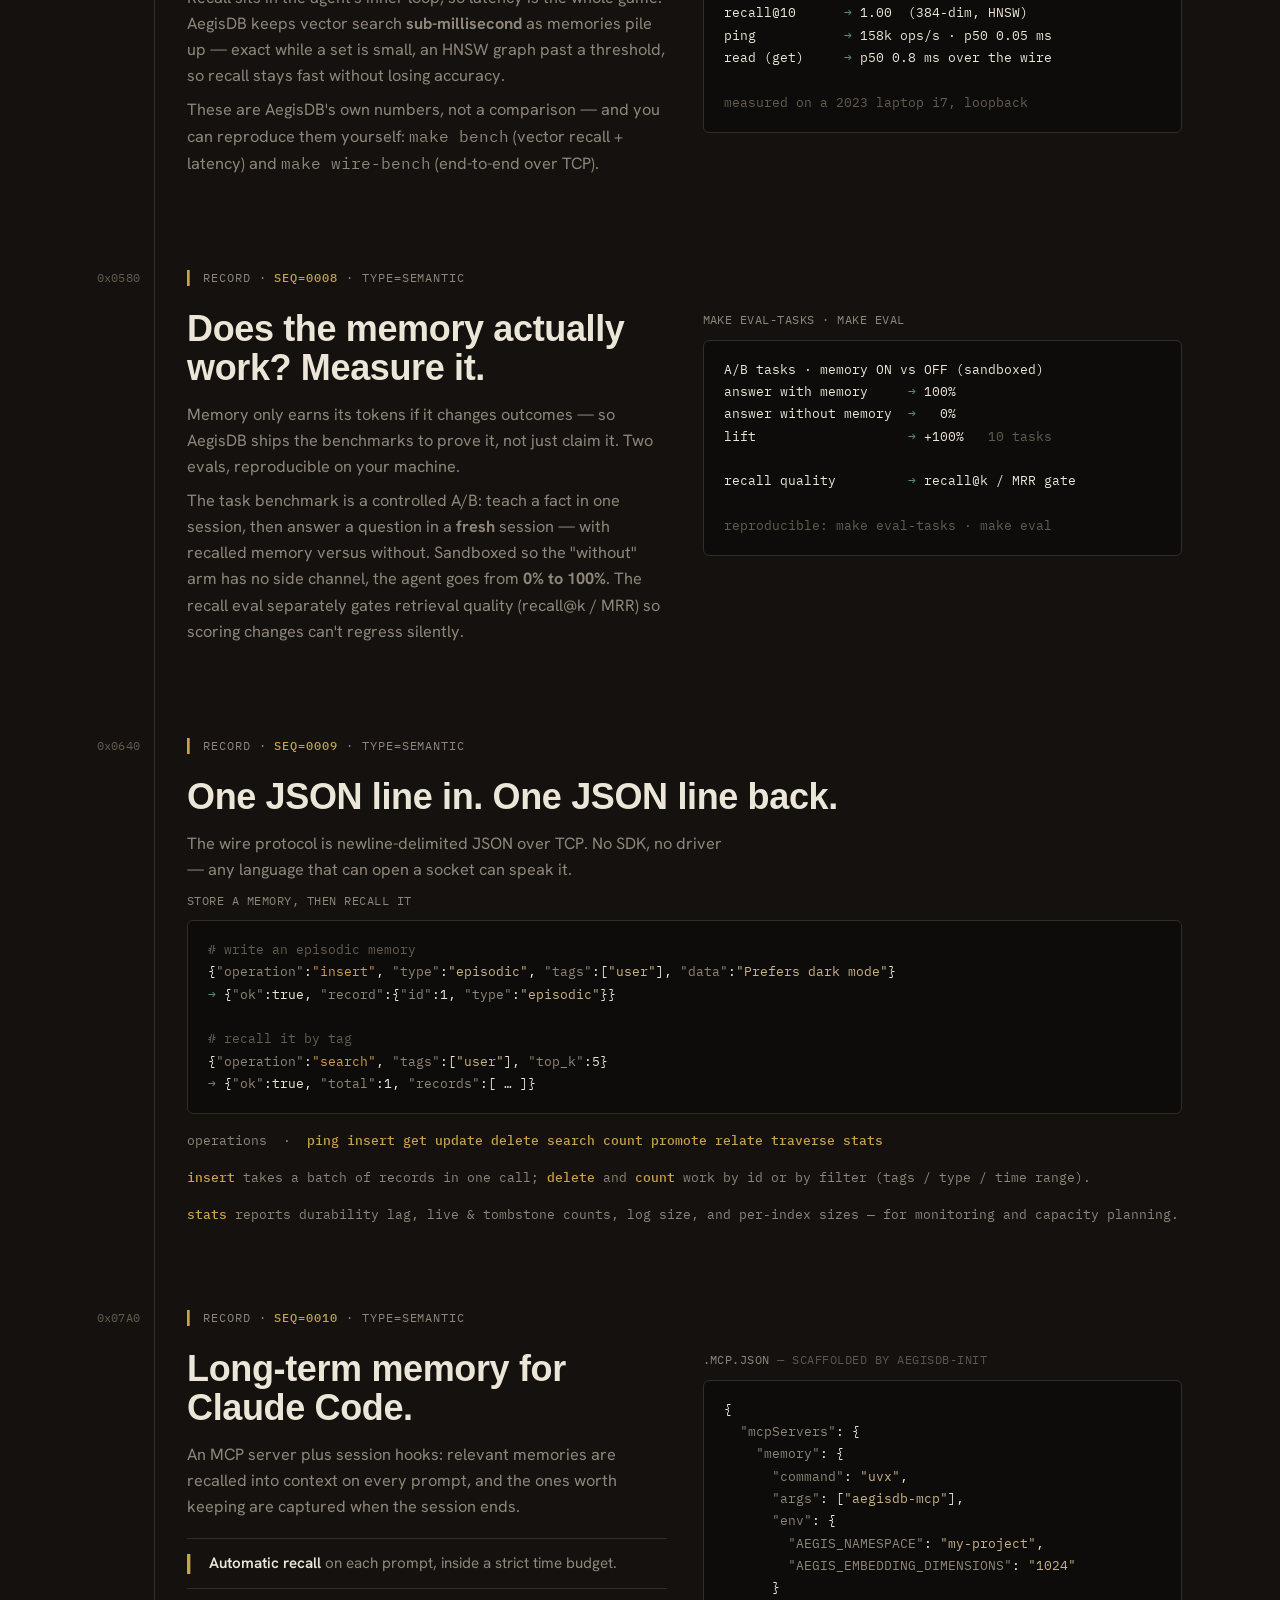
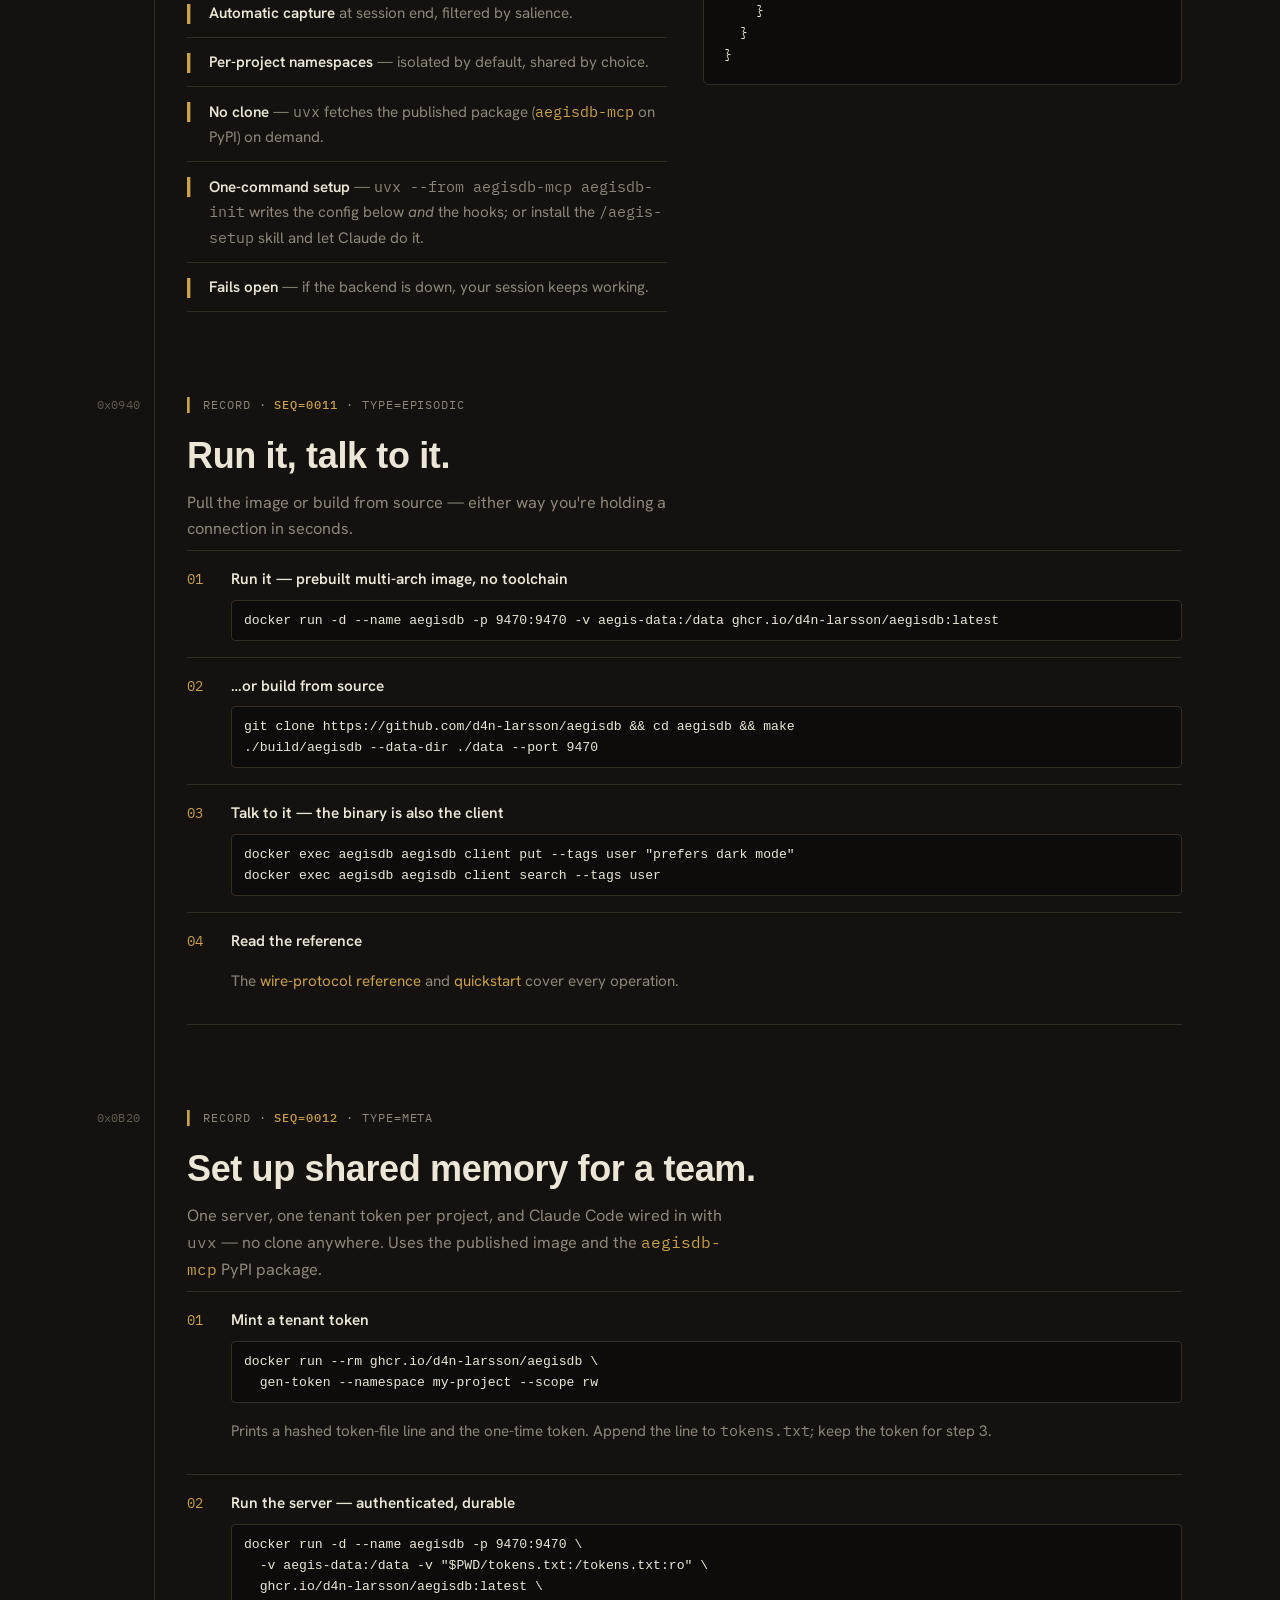
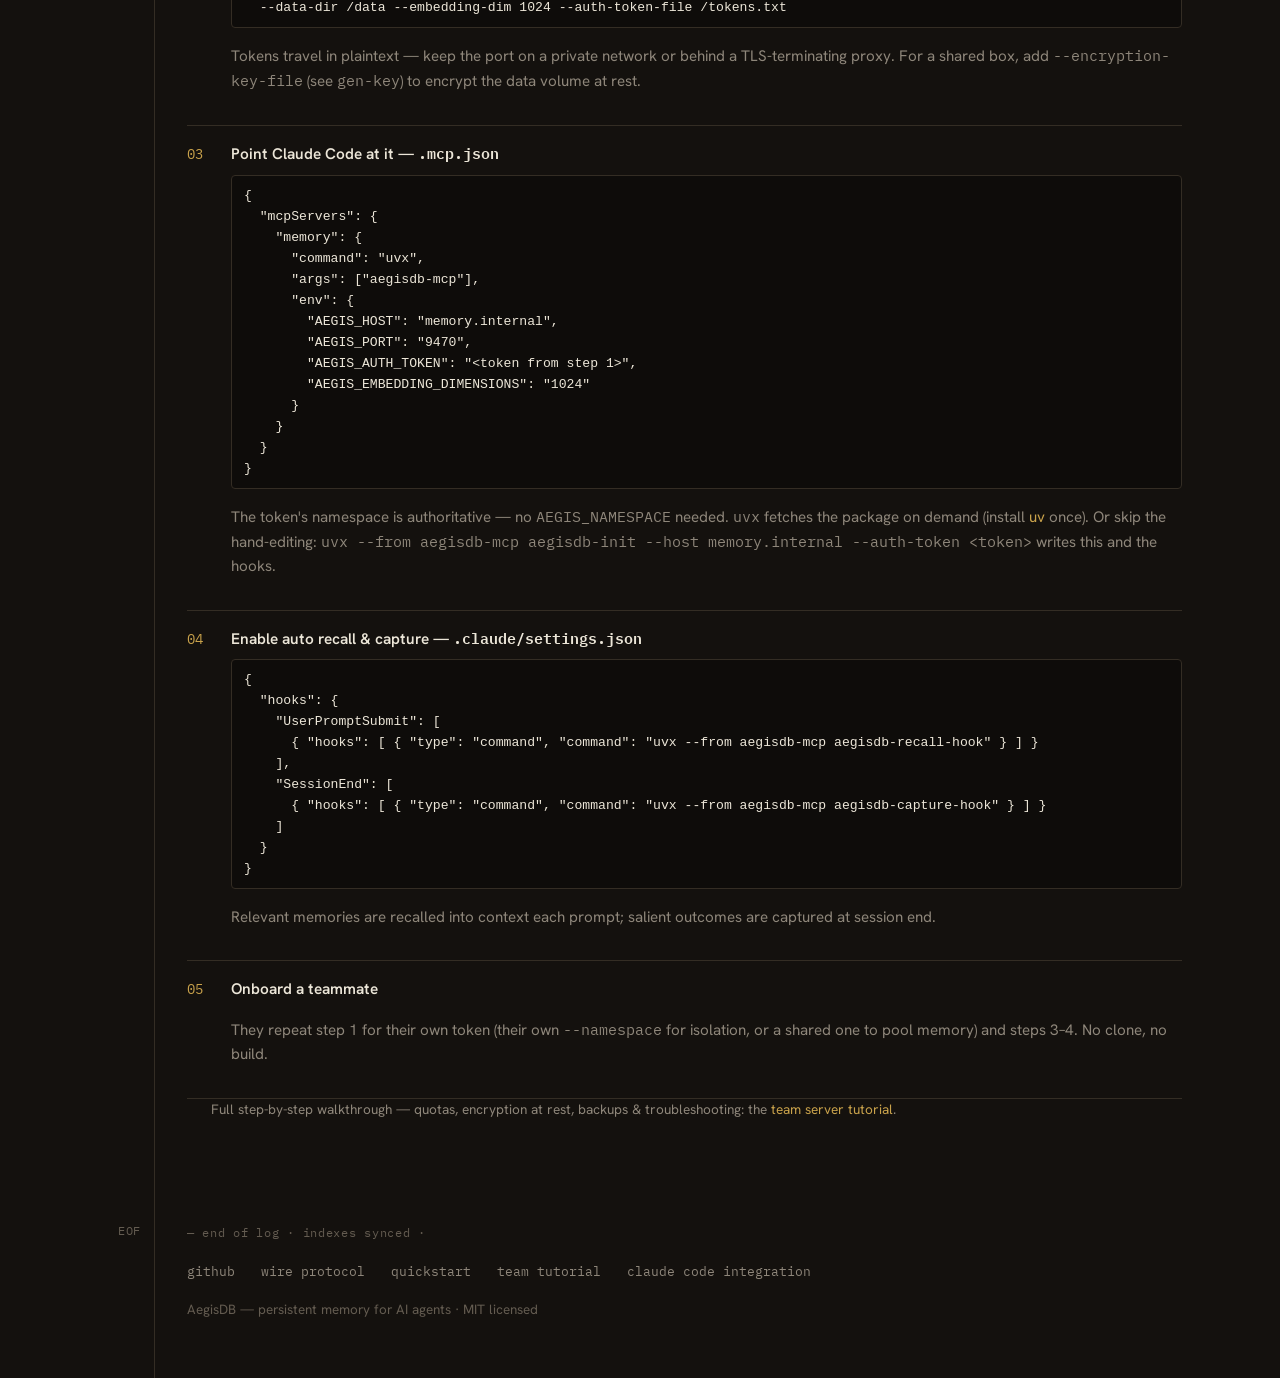
==== commit a596ba48: "docs: surface the memory-inspector screenshot (site + inspector README) A screenshot now exists at d" ====
--- a/site/index.html
+++ b/site/index.html
@@ -465,7 +465,12 @@
             <p><span class="mono">export</span> dumps everything stored about a subject; <span class="mono">purge</span> hard-deletes a namespace and compacts, so the bytes <b>actually leave the on-disk log</b>.</p>
           </div>
         </div>
-        <!-- TODO: drop a memory-inspector screenshot at docs/img/inspector.png and surface it here (e.g. a .twoup with the "Browse it in a UI" copy). -->
+        <figure style="margin:26px 0 0">
+          <img src="inspector.png" width="1908" height="1043" loading="lazy"
+               alt="The AegisDB memory inspector: a searchable list of memories with a detail panel showing a hit's provenance and its ranking breakdown (similarity × weight × recency)."
+               style="width:100%;height:auto;border:1px solid var(--line);border-radius:6px;display:block">
+          <figcaption class="cap" style="margin-top:10px">the memory inspector &middot; <span class="mono">make inspector</span></figcaption>
+        </figure>
       </div>
     </section>
 
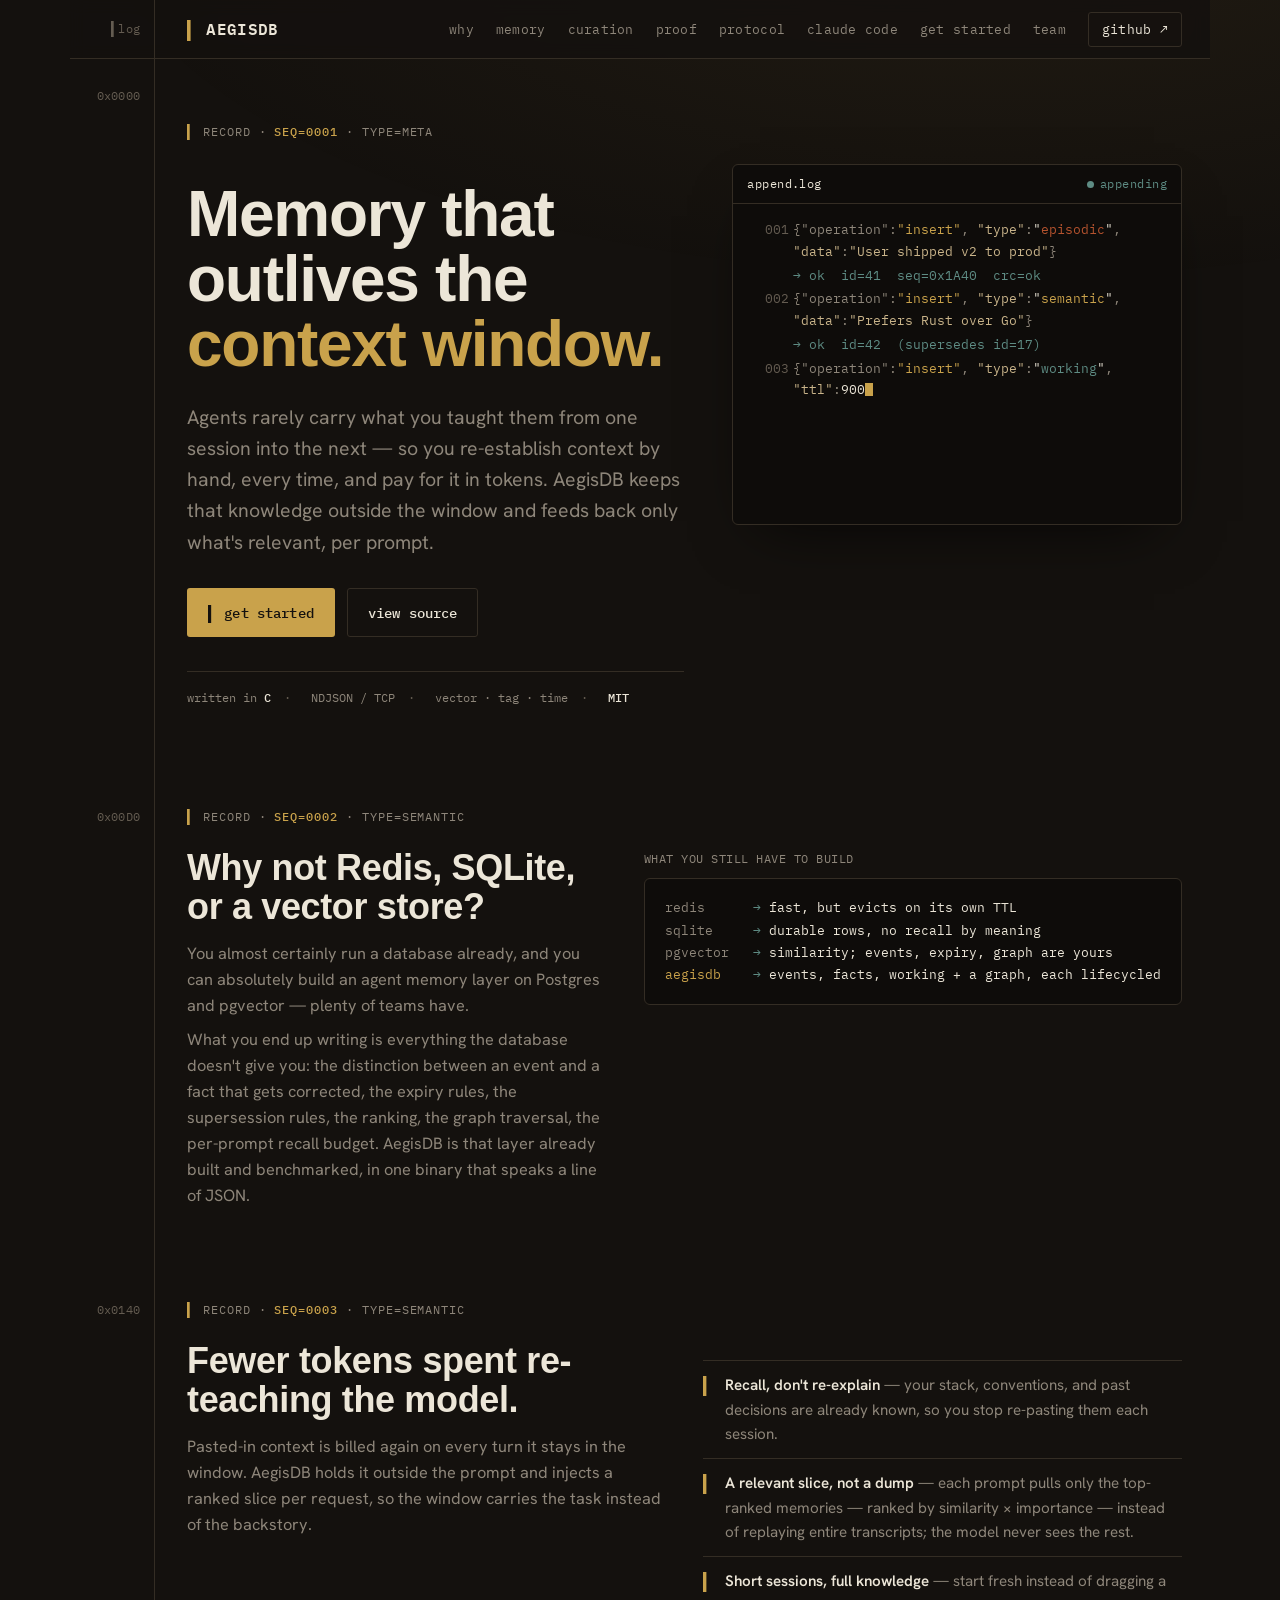
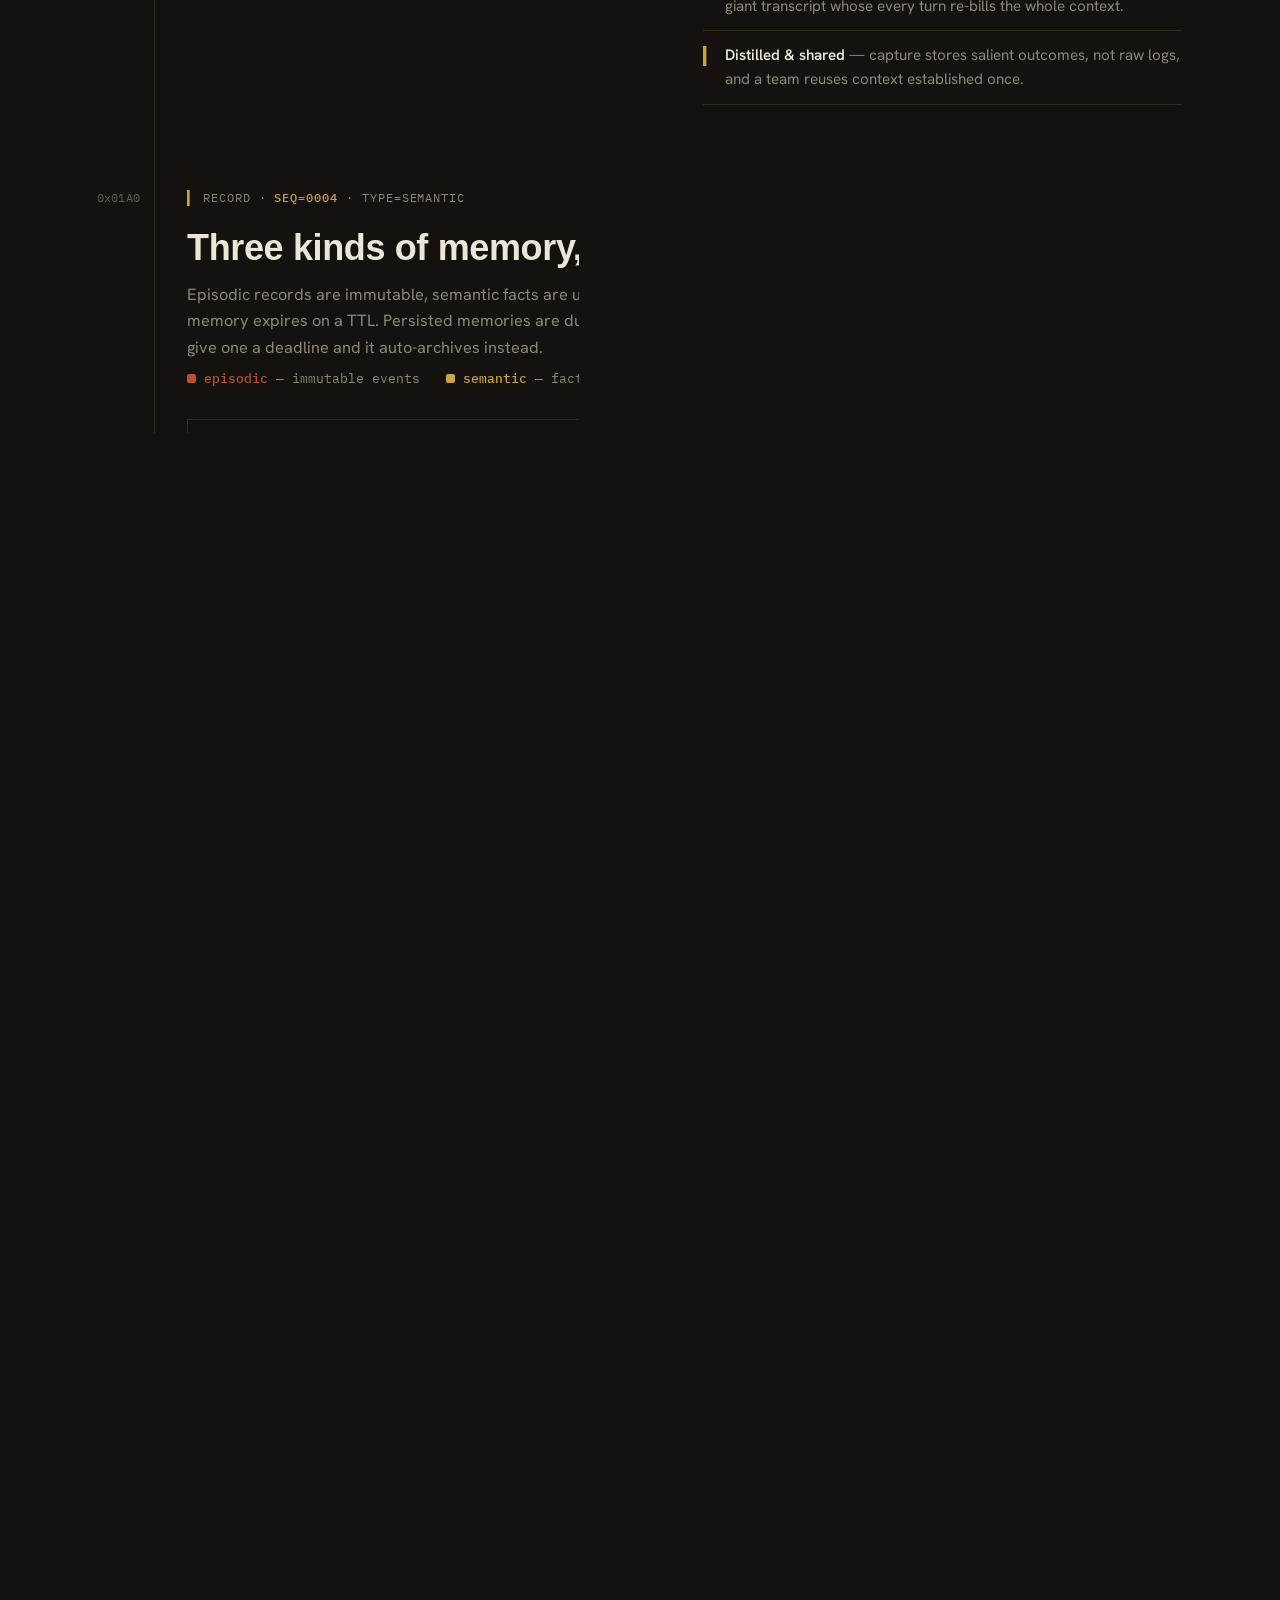
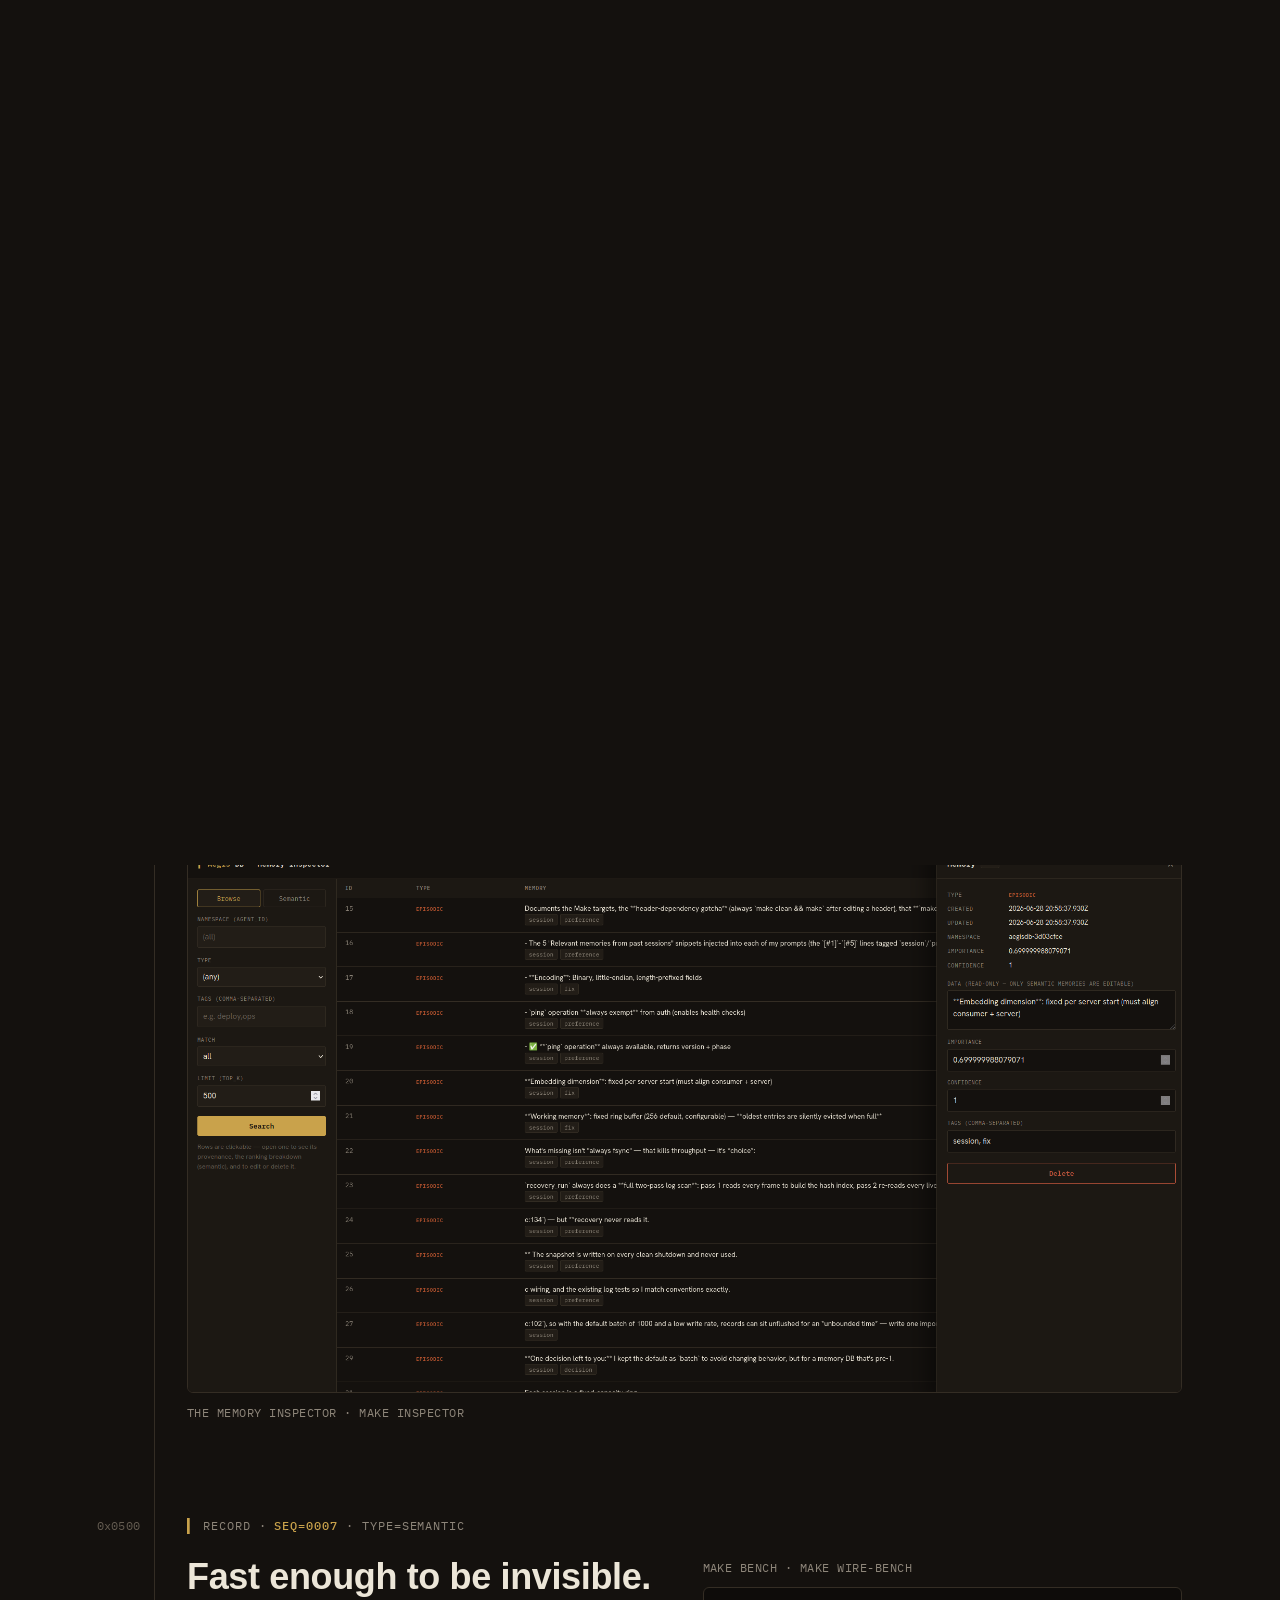
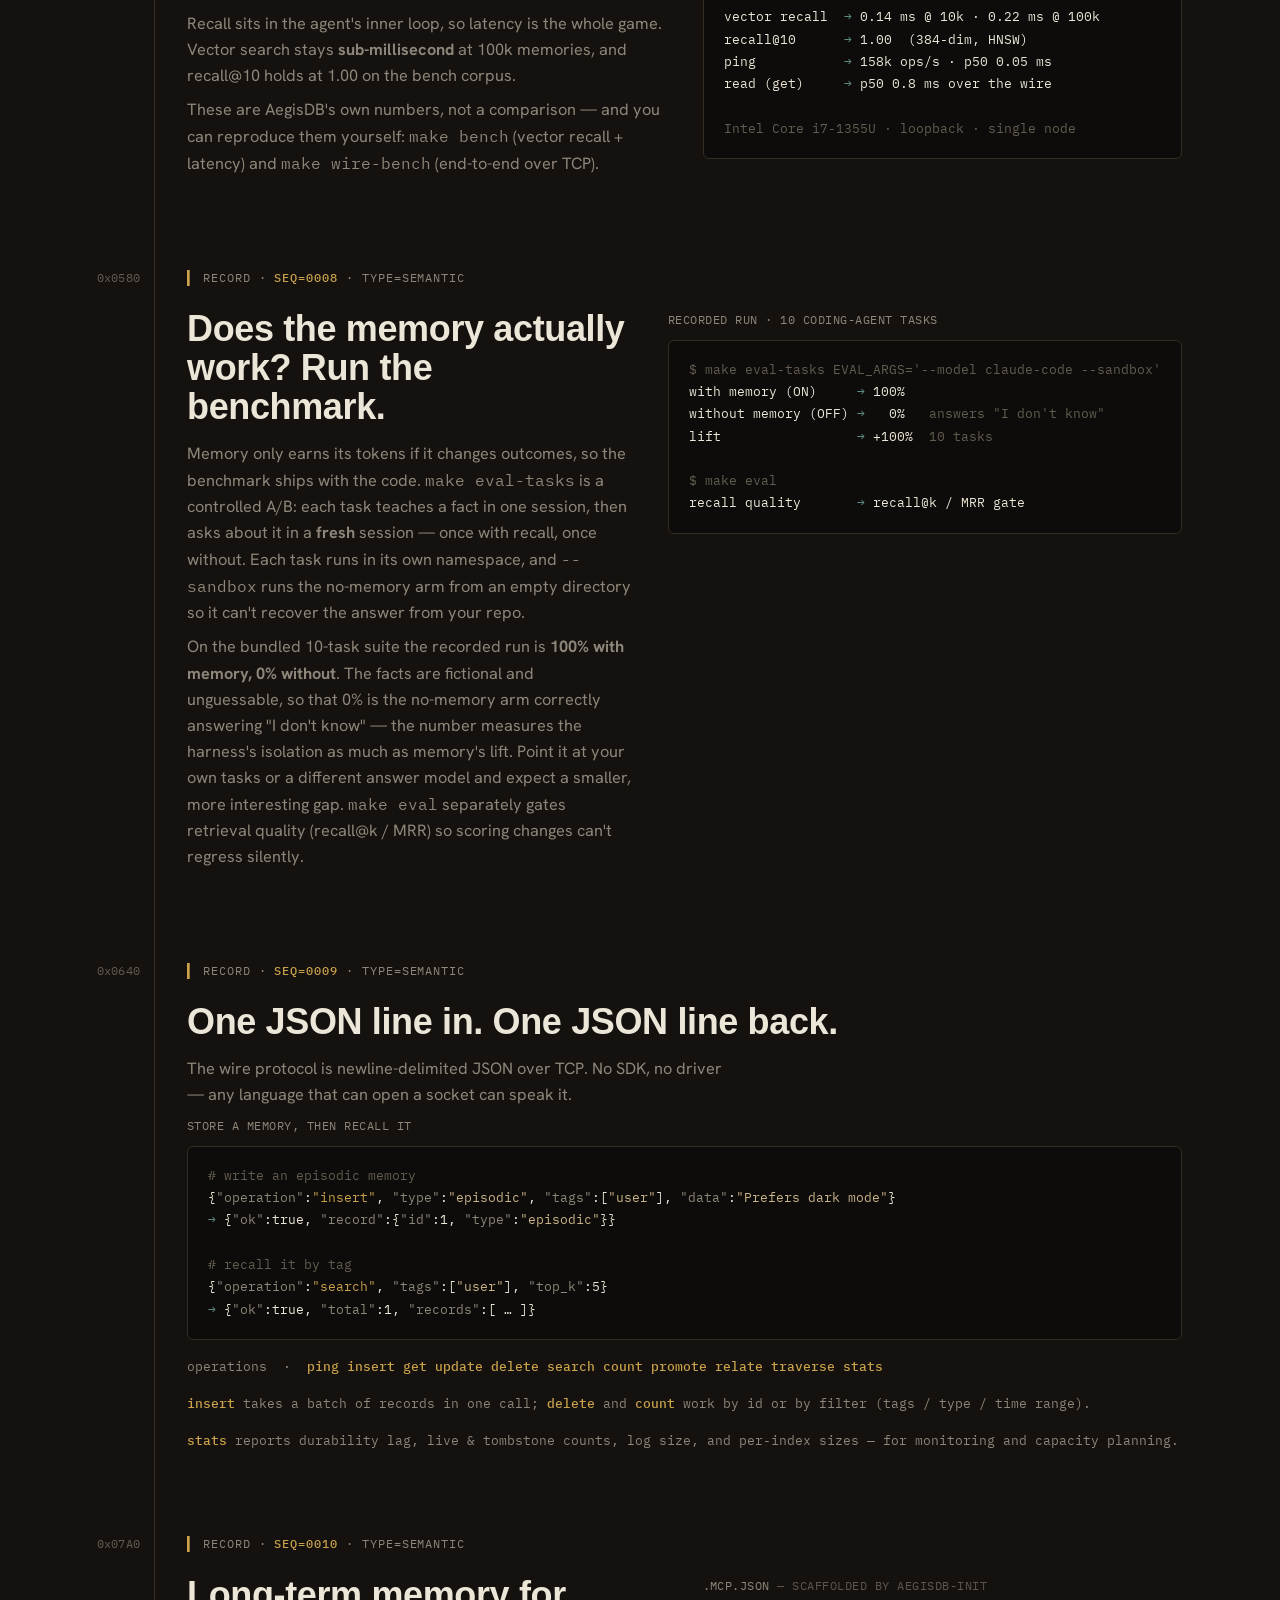
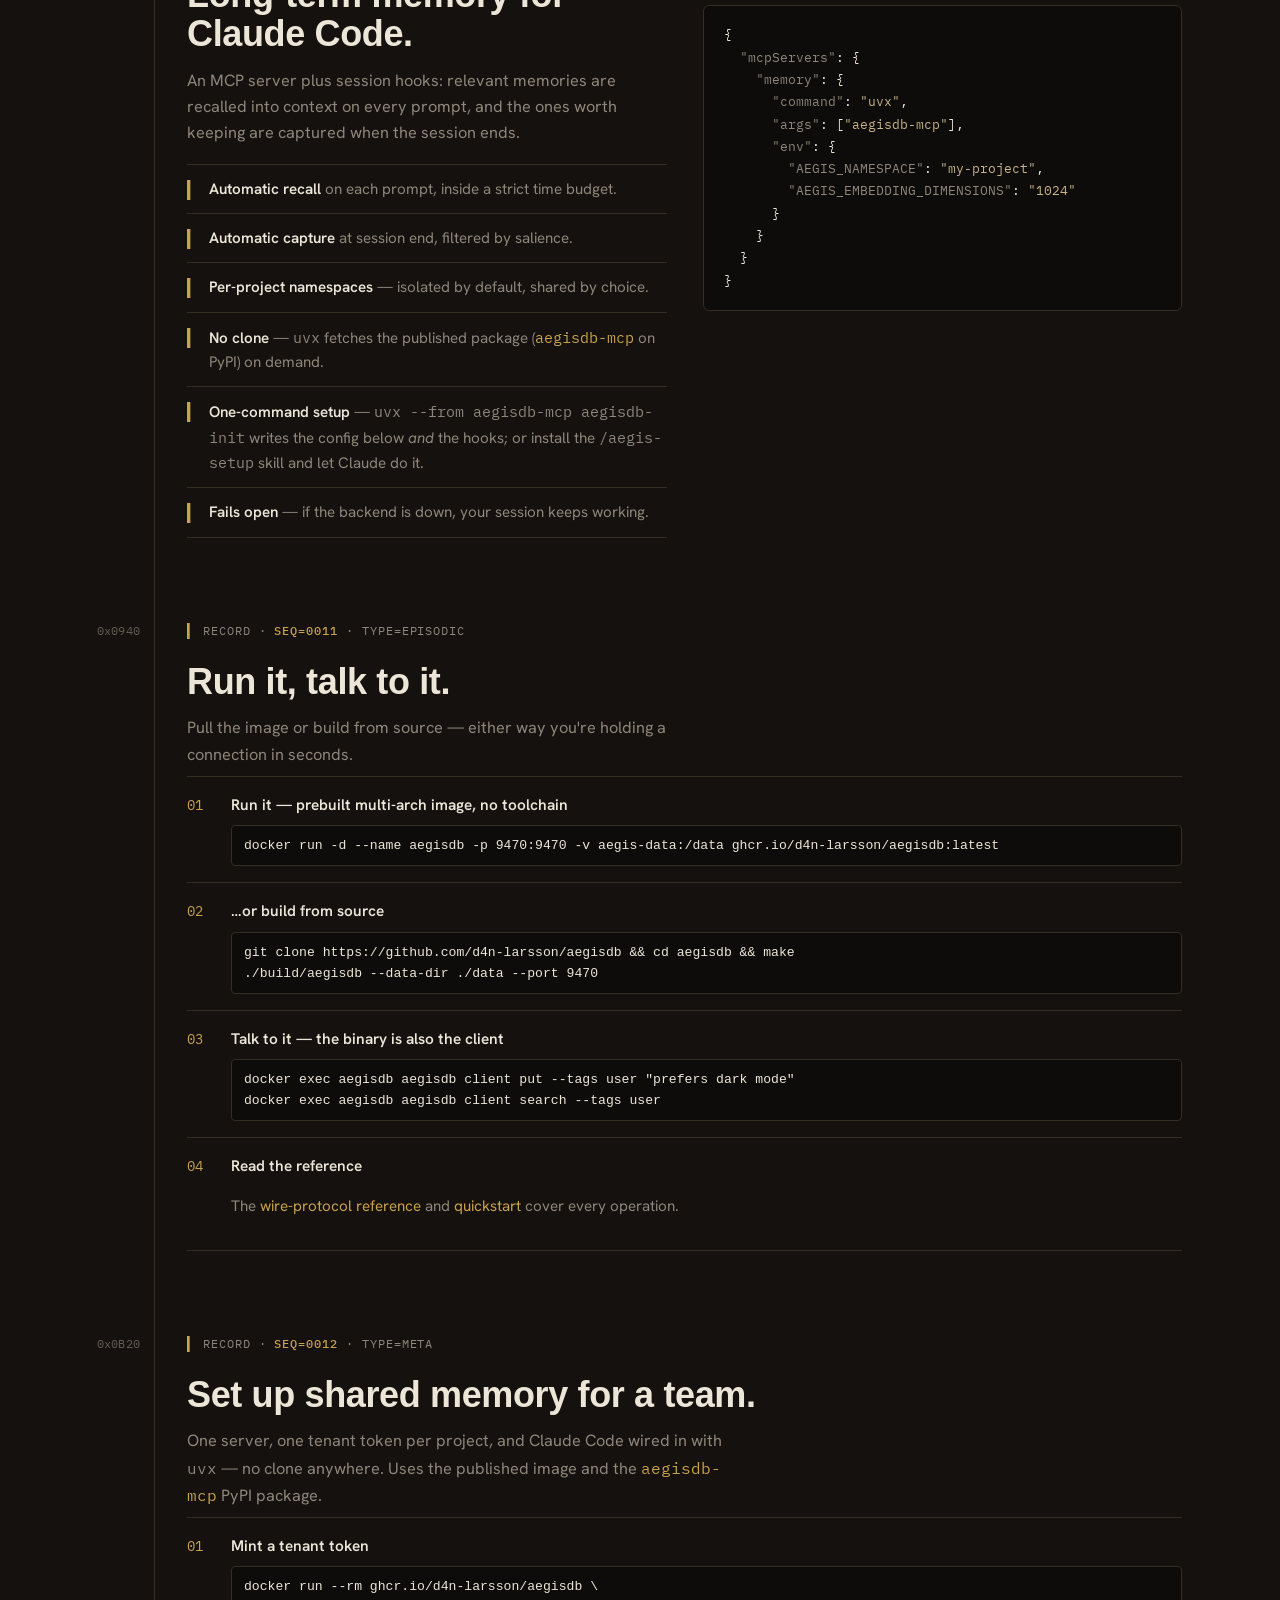
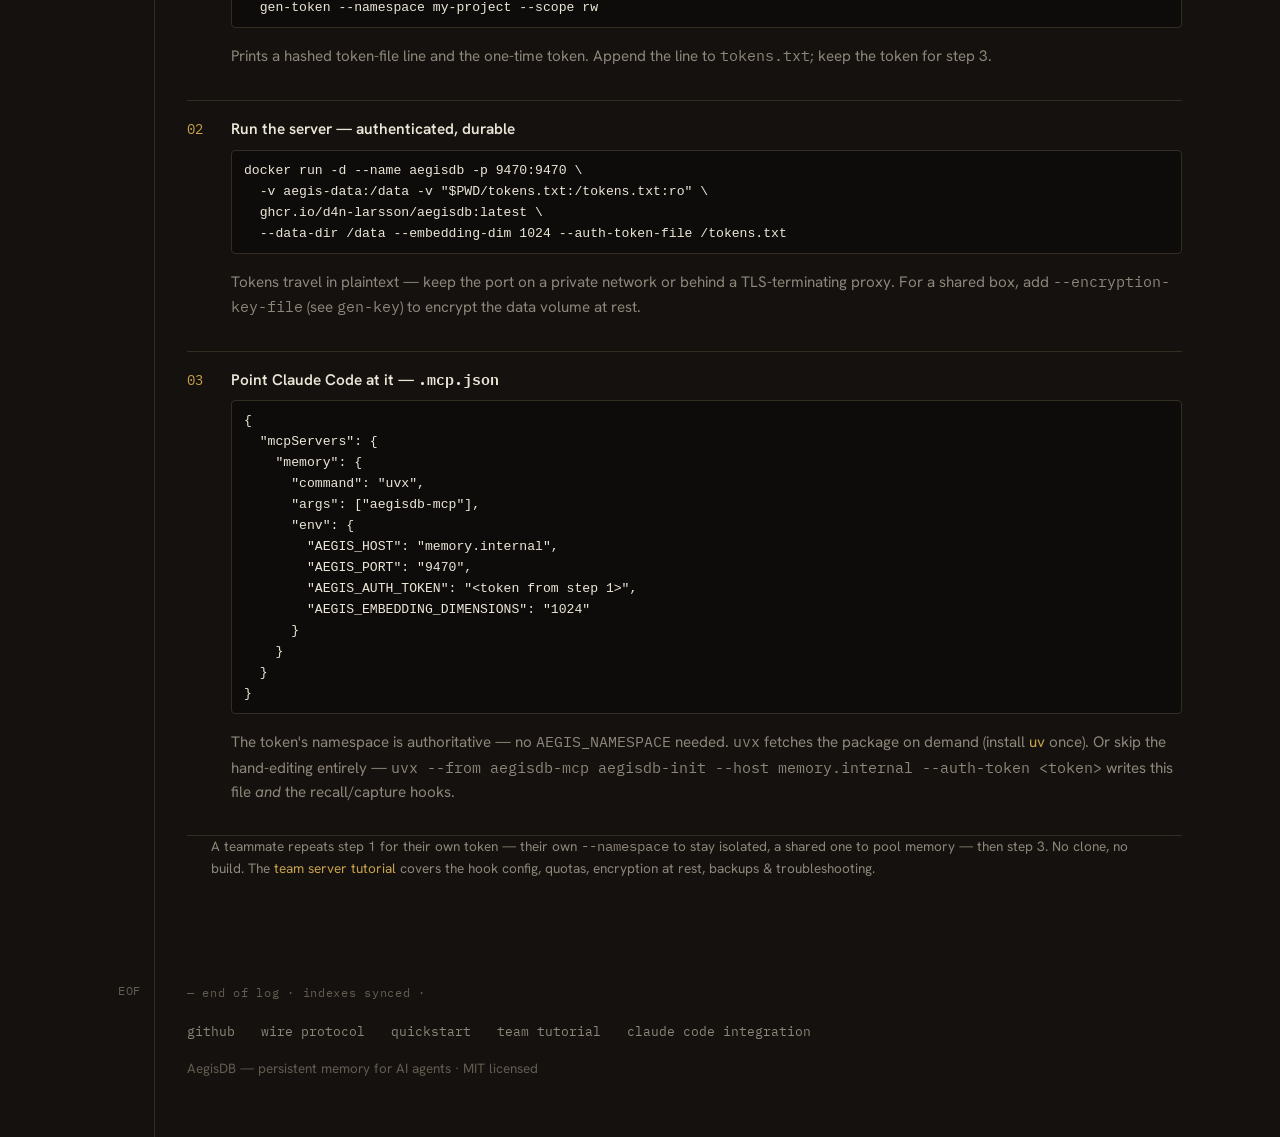
==== commit 322dfbec: "docs(site): tighten landing-page copy after review Reduce the page's slogan density and repetition, " ====
--- a/site/index.html
+++ b/site/index.html
@@ -284,10 +284,10 @@
           <div>
             <h1>Memory that<br>outlives the<br><span class="em">context window.</span></h1>
             <p class="lead">
-              Agents start every session with amnesia — so you re-paste your
-              stack, conventions, and past decisions into every prompt, and pay
-              for it in tokens. AegisDB is the memory layer that keeps that
-              knowledge and feeds back only what's relevant, per prompt.
+              Agents rarely carry what you taught them from one session into the
+              next — so you re-establish context by hand, every time, and pay for
+              it in tokens. AegisDB keeps that knowledge outside the window and
+              feeds back only what's relevant, per prompt.
             </p>
             <div class="cta">
               <a class="btn primary" href="#start">▍ get started</a>
@@ -320,14 +320,14 @@
         <div class="twoup">
           <div>
             <h2 class="title">Why not Redis, SQLite, or a vector store?</h2>
-            <p class="lede">You almost certainly run a database already. None of them was built to remember the way an agent needs to.</p>
-            <p class="lede">A vector store recalls by similarity but has no notion of an event, a fact that gets corrected, or context that should expire. A cache forgets on its own timer. A relational table stores rows but can't rank by meaning. Agent memory is all of these at once — so AegisDB makes each its own kind, with the lifecycle it actually needs.</p>
-          </div>
-          <div>
-            <p class="cap">what each one remembers</p>
+            <p class="lede">You almost certainly run a database already, and you can absolutely build an agent memory layer on Postgres and pgvector — plenty of teams have.</p>
+            <p class="lede">What you end up writing is everything the database doesn't give you: the distinction between an event and a fact that gets corrected, the expiry rules, the supersession rules, the ranking, the graph traversal, the per-prompt recall budget. AegisDB is that layer already built and benchmarked, in one binary that speaks a line of JSON.</p>
+          </div>
+          <div>
+            <p class="cap">what you still have to build</p>
 <pre><span class="key">redis</span>      <span class="ar">→</span> fast, but evicts on its own TTL
 <span class="key">sqlite</span>     <span class="ar">→</span> durable rows, no recall by meaning
-<span class="key">pgvector</span>   <span class="ar">→</span> similarity only — no events, TTL, or graph
+<span class="key">pgvector</span>   <span class="ar">→</span> similarity; events, expiry, graph are yours
 <span class="op">aegisdb</span>    <span class="ar">→</span> events, facts, working + a graph, each lifecycled</pre>
           </div>
         </div>
@@ -341,8 +341,8 @@
         <p class="eyebrow"><span class="tick">▍</span>&nbsp;record&nbsp;·&nbsp;<b>seq=0003</b>&nbsp;·&nbsp;type=semantic</p>
         <div class="twoup">
           <div>
-            <h2 class="title">Stop paying to re-teach the model.</h2>
-            <p class="lede">Every session normally re-pastes your stack, conventions, and past decisions into the prompt. AegisDB keeps that knowledge out of the window and feeds back only what's relevant, per prompt — so you pay for the work, not for re-establishing context.</p>
+            <h2 class="title">Fewer tokens spent re-teaching the model.</h2>
+            <p class="lede">Pasted-in context is billed again on every turn it stays in the window. AegisDB holds it outside the prompt and injects a ranked slice per request, so the window carries the task instead of the backstory.</p>
           </div>
           <div>
             <ul>
@@ -361,8 +361,8 @@
       <div class="off mono">0x01A0</div>
       <div class="col">
         <p class="eyebrow"><span class="tick">▍</span>&nbsp;record&nbsp;·&nbsp;<b>seq=0004</b>&nbsp;·&nbsp;type=semantic</p>
-        <h2 class="title">A memory model shaped like memory.</h2>
-        <p class="lede">Three kinds of memory, each with the lifecycle it actually needs — not one generic store with a TTL bolted on. Persisted memories are durable by default, and can be set to auto-archive after a deadline when you want them to fade.</p>
+        <h2 class="title">Three kinds of memory, three lifecycles.</h2>
+        <p class="lede">Episodic records are immutable, semantic facts are updatable, working memory expires on a TTL. Persisted memories are durable by default; give one a deadline and it auto-archives instead.</p>
         <div class="legend">
           <span class="l-ep"><i></i><b>episodic</b> — immutable events</span>
           <span class="l-se"><i></i><b>semantic</b> — facts that update</span>
@@ -387,7 +387,7 @@
           </div>
           <div class="feat se" data-k="0x0320">
             <h3><span class="bar"></span>Vector search that scales</h3>
-            <p>Exact cosine while a set is small; past a threshold it switches to an <b>HNSW graph</b> for sublinear approximate-nearest-neighbour search, so recall stays fast as memories accumulate. The graph is <b>checkpointed</b> — a restart reloads it instead of rebuilding — and vectors can be <b>int8-quantized</b> to cut its memory ~4×.</p>
+            <p>Exact cosine while a set is small; past a threshold it switches to an <b>HNSW graph</b> for sublinear approximate-nearest-neighbour search. The graph is <b>checkpointed</b> — a restart reloads it instead of rebuilding — and vectors can be <b>int8-quantized</b> to cut its memory ~4×.</p>
           </div>
           <div class="feat" data-k="0x0360">
             <h3><span class="bar"></span>A graph of context</h3>
@@ -395,19 +395,14 @@
           </div>
         </div>
         <details class="more">
-          <summary>Built for production — and more</summary>
+          <summary>Production hardening</summary>
           <ul class="morelist">
-            <li><b>Ranked like memory</b> — similarity × importance × confidence, with opt-in recency decay and a minimum-score gate.</li>
-            <li><b>Crash-safe log</b> — magic + CRC frames; a torn tail is trimmed and interior bit-rot skipped, so one bad record never costs you the log.</li>
-            <li><b>Multi-tenant isolation</b> — namespace + scope (<span class="mono">ro</span>/<span class="mono">rw</span>/admin) tokens; a tenant sees only its own memories.</li>
-            <li><b>Per-tenant quotas + rate limits</b> — bound one namespace's records, bytes, and request rate.</li>
+            <li><b>Crash-safe log</b> — magic + CRC frames; a torn tail is trimmed and interior bit-rot skipped, so one bad record doesn't cost you the log.</li>
+            <li><b>Tunable durability</b> — <span class="mono">sync</span>/<span class="mono">batch</span>/<span class="mono">interval</span> fsync; checkpoint + non-blocking compaction recovery.</li>
             <li><b>Encryption at rest</b> — optional XChaCha20-Poly1305 over the log + checkpoints (vendored, no deps), with an offline migrator.</li>
-            <li><b>Tunable durability</b> — <span class="mono">sync</span>/<span class="mono">batch</span>/<span class="mono">interval</span> fsync; checkpoint + non-blocking compaction recovery.</li>
             <li><b>Read replicas</b> — async log-shipping standbys for read scaling and manual failover.</li>
-            <li><b>Online backup + restore</b> — consistent point-in-time snapshots, no downtime.</li>
-            <li><b>Memory-bounded</b> — a soft index-RAM cap backpressures instead of getting OOM-killed.</li>
           </ul>
-          <p class="moremore">Full reference in the <a href="https://github.com/d4n-larsson/aegisdb#readme">README</a> &amp; <a href="https://github.com/d4n-larsson/aegisdb/tree/main/docs">docs</a>.</p>
+          <p class="moremore">Also: multi-tenant namespace + scope tokens, per-tenant quotas and rate limits, online backup/restore, and a soft index-RAM cap that backpressures rather than getting OOM-killed. Full reference in the <a href="https://github.com/d4n-larsson/aegisdb#readme">README</a> &amp; <a href="https://github.com/d4n-larsson/aegisdb/tree/main/docs">docs</a>.</p>
         </details>
       </div>
     </section>
@@ -417,8 +412,8 @@
       <div class="off mono">0x0400</div>
       <div class="col">
         <p class="eyebrow"><span class="tick">▍</span>&nbsp;record&nbsp;·&nbsp;<b>seq=0005</b>&nbsp;·&nbsp;type=semantic</p>
-        <h2 class="title">Memory that curates itself.</h2>
-        <p class="lede">A store that only grows becomes noise. AegisDB keeps memory coherent — collapsing duplicates, retiring what's gone stale, and letting a new fact supersede the one it contradicts — and every recall can show its work.</p>
+        <h2 class="title">Keeping the corpus from becoming noise.</h2>
+        <p class="lede">A store that only grows gets harder to retrieve from. AegisDB collapses near-duplicates, ages out low-value records, and lets a new fact supersede the one it contradicts — and any recall can print the arithmetic behind its ranking.</p>
         <div class="feats">
           <div class="feat se" data-k="0x0400">
             <h3><span class="bar"></span>Dedup with a paper trail</h3>
@@ -434,7 +429,7 @@
           </div>
           <div class="feat" data-k="0x0430">
             <h3><span class="bar"></span>Explainable recall</h3>
-            <p>Ask <span class="mono">search</span> to <span class="mono">explain</span> and every hit returns its ranking breakdown — <b>similarity × weight × recency = score</b>. No black box.</p>
+            <p>Ask <span class="mono">search</span> to <span class="mono">explain</span> and every hit returns its ranking breakdown — <b>similarity × weight × recency = score</b> — so you can see why a memory surfaced, or why it didn't.</p>
           </div>
           <div class="feat" data-k="0x0440">
             <h3><span class="bar"></span>Prove it, don't guess</h3>
@@ -482,7 +477,7 @@
         <div class="twoup">
           <div>
             <h2 class="title">Fast enough to be invisible.</h2>
-            <p class="lede">Recall sits in the agent's inner loop, so latency is the whole game. AegisDB keeps vector search <b>sub-millisecond</b> as memories pile up — exact while a set is small, an HNSW graph past a threshold, so recall stays fast without losing accuracy.</p>
+            <p class="lede">Recall sits in the agent's inner loop, so latency is the whole game. Vector search stays <b>sub-millisecond</b> at 100k memories, and recall@10 holds at 1.00 on the bench corpus.</p>
             <p class="lede">These are AegisDB's own numbers, not a comparison — and you can reproduce them yourself: <span class="mono">make bench</span> (vector recall + latency) and <span class="mono">make wire-bench</span> (end-to-end over TCP).</p>
           </div>
           <div>
@@ -492,7 +487,7 @@
 ping           <span class="ar">→</span> 158k ops/s · p50 0.05 ms
 read (get)     <span class="ar">→</span> p50 0.8 ms over the wire
 
-<span class="c">measured on a 2023 laptop i7, loopback</span></pre>
+<span class="c">Intel Core i7-1355U · loopback · single node</span></pre>
           </div>
         </div>
       </div>
@@ -505,20 +500,19 @@
         <p class="eyebrow"><span class="tick">▍</span>&nbsp;record&nbsp;·&nbsp;<b>seq=0008</b>&nbsp;·&nbsp;type=semantic</p>
         <div class="twoup">
           <div>
-            <h2 class="title">Does the memory actually work? Measure it.</h2>
-            <p class="lede">Memory only earns its tokens if it changes outcomes — so AegisDB ships the benchmarks to prove it, not just claim it. Two evals, reproducible on your machine.</p>
-            <p class="lede">The task benchmark is a controlled A/B: teach a fact in one session, then answer a question in a <b>fresh</b> session — with recalled memory versus without. Sandboxed so the "without" arm has no side channel, the agent goes from <b>0% to 100%</b>. The recall eval separately gates retrieval quality (recall@k / MRR) so scoring changes can't regress silently.</p>
-          </div>
-          <div>
-            <p class="cap">make eval-tasks · make eval</p>
-<pre>A/B tasks · memory ON vs OFF (sandboxed)
-answer with memory     <span class="ar">→</span> 100%
-answer without memory  <span class="ar">→</span>   0%
-lift                   <span class="ar">→</span> +100%   <span class="c">10 tasks</span>
-
-recall quality         <span class="ar">→</span> recall@k / MRR gate
-
-<span class="c">reproducible: make eval-tasks · make eval</span></pre>
+            <h2 class="title">Does the memory actually work? Run the benchmark.</h2>
+            <p class="lede">Memory only earns its tokens if it changes outcomes, so the benchmark ships with the code. <span class="mono">make eval-tasks</span> is a controlled A/B: each task teaches a fact in one session, then asks about it in a <b>fresh</b> session — once with recall, once without. Each task runs in its own namespace, and <span class="mono">--sandbox</span> runs the no-memory arm from an empty directory so it can't recover the answer from your repo.</p>
+            <p class="lede">On the bundled 10-task suite the recorded run is <b>100% with memory, 0% without</b>. The facts are fictional and unguessable, so that 0% is the no-memory arm correctly answering "I don't know" — the number measures the harness's isolation as much as memory's lift. Point it at your own tasks or a different answer model and expect a smaller, more interesting gap. <span class="mono">make eval</span> separately gates retrieval quality (recall@k / MRR) so scoring changes can't regress silently.</p>
+          </div>
+          <div>
+            <p class="cap">recorded run · 10 coding-agent tasks</p>
+<pre><span class="c">$ make eval-tasks EVAL_ARGS='--model claude-code --sandbox'</span>
+with memory (ON)     <span class="ar">→</span> 100%
+without memory (OFF) <span class="ar">→</span>   0%   <span class="c">answers "I don't know"</span>
+lift                 <span class="ar">→</span> +100%  <span class="c">10 tasks</span>
+
+<span class="c">$ make eval</span>
+recall quality       <span class="ar">→</span> recall@k / MRR gate</pre>
           </div>
         </div>
       </div>
@@ -670,35 +664,11 @@
     }
   }
 }</code>
-              <p class="ann">The token's namespace is authoritative — no <span class="mono">AEGIS_NAMESPACE</span> needed. <span class="mono">uvx</span> fetches the package on demand (install <a href="https://docs.astral.sh/uv/">uv</a> once). Or skip the hand-editing: <span class="mono">uvx --from aegisdb-mcp aegisdb-init --host memory.internal --auth-token &lt;token&gt;</span> writes this and the hooks.</p>
-            </div>
-          </div>
-          <div class="row2">
-            <span class="seq">04</span>
-            <div>
-              <p class="what">Enable auto recall &amp; capture — <span class="mono">.claude/settings.json</span></p>
-              <code>{
-  "hooks": {
-    "UserPromptSubmit": [
-      { "hooks": [ { "type": "command", "command": "uvx --from aegisdb-mcp aegisdb-recall-hook" } ] }
-    ],
-    "SessionEnd": [
-      { "hooks": [ { "type": "command", "command": "uvx --from aegisdb-mcp aegisdb-capture-hook" } ] }
-    ]
-  }
-}</code>
-              <p class="ann">Relevant memories are recalled into context each prompt; salient outcomes are captured at session end.</p>
-            </div>
-          </div>
-          <div class="row2">
-            <span class="seq">05</span>
-            <div>
-              <p class="what">Onboard a teammate</p>
-              <p class="ann">They repeat step&nbsp;1 for their own token (their own <span class="mono">--namespace</span> for isolation, or a shared one to pool memory) and steps&nbsp;3–4. No clone, no build.</p>
-            </div>
-          </div>
-        </div>
-        <p class="moremore">Full step-by-step walkthrough — quotas, encryption at rest, backups &amp; troubleshooting: the <a href="https://github.com/d4n-larsson/aegisdb/blob/main/docs/tutorial-team-server.md">team server tutorial</a>.</p>
+              <p class="ann">The token's namespace is authoritative — no <span class="mono">AEGIS_NAMESPACE</span> needed. <span class="mono">uvx</span> fetches the package on demand (install <a href="https://docs.astral.sh/uv/">uv</a> once). Or skip the hand-editing entirely — <span class="mono">uvx --from aegisdb-mcp aegisdb-init --host memory.internal --auth-token &lt;token&gt;</span> writes this file <em>and</em> the recall/capture hooks.</p>
+            </div>
+          </div>
+        </div>
+        <p class="moremore">A teammate repeats step&nbsp;1 for their own token — their own <span class="mono">--namespace</span> to stay isolated, a shared one to pool memory — then step&nbsp;3. No clone, no build. The <a href="https://github.com/d4n-larsson/aegisdb/blob/main/docs/tutorial-team-server.md">team server tutorial</a> covers the hook config, quotas, encryption at rest, backups &amp; troubleshooting.</p>
       </div>
     </section>
 
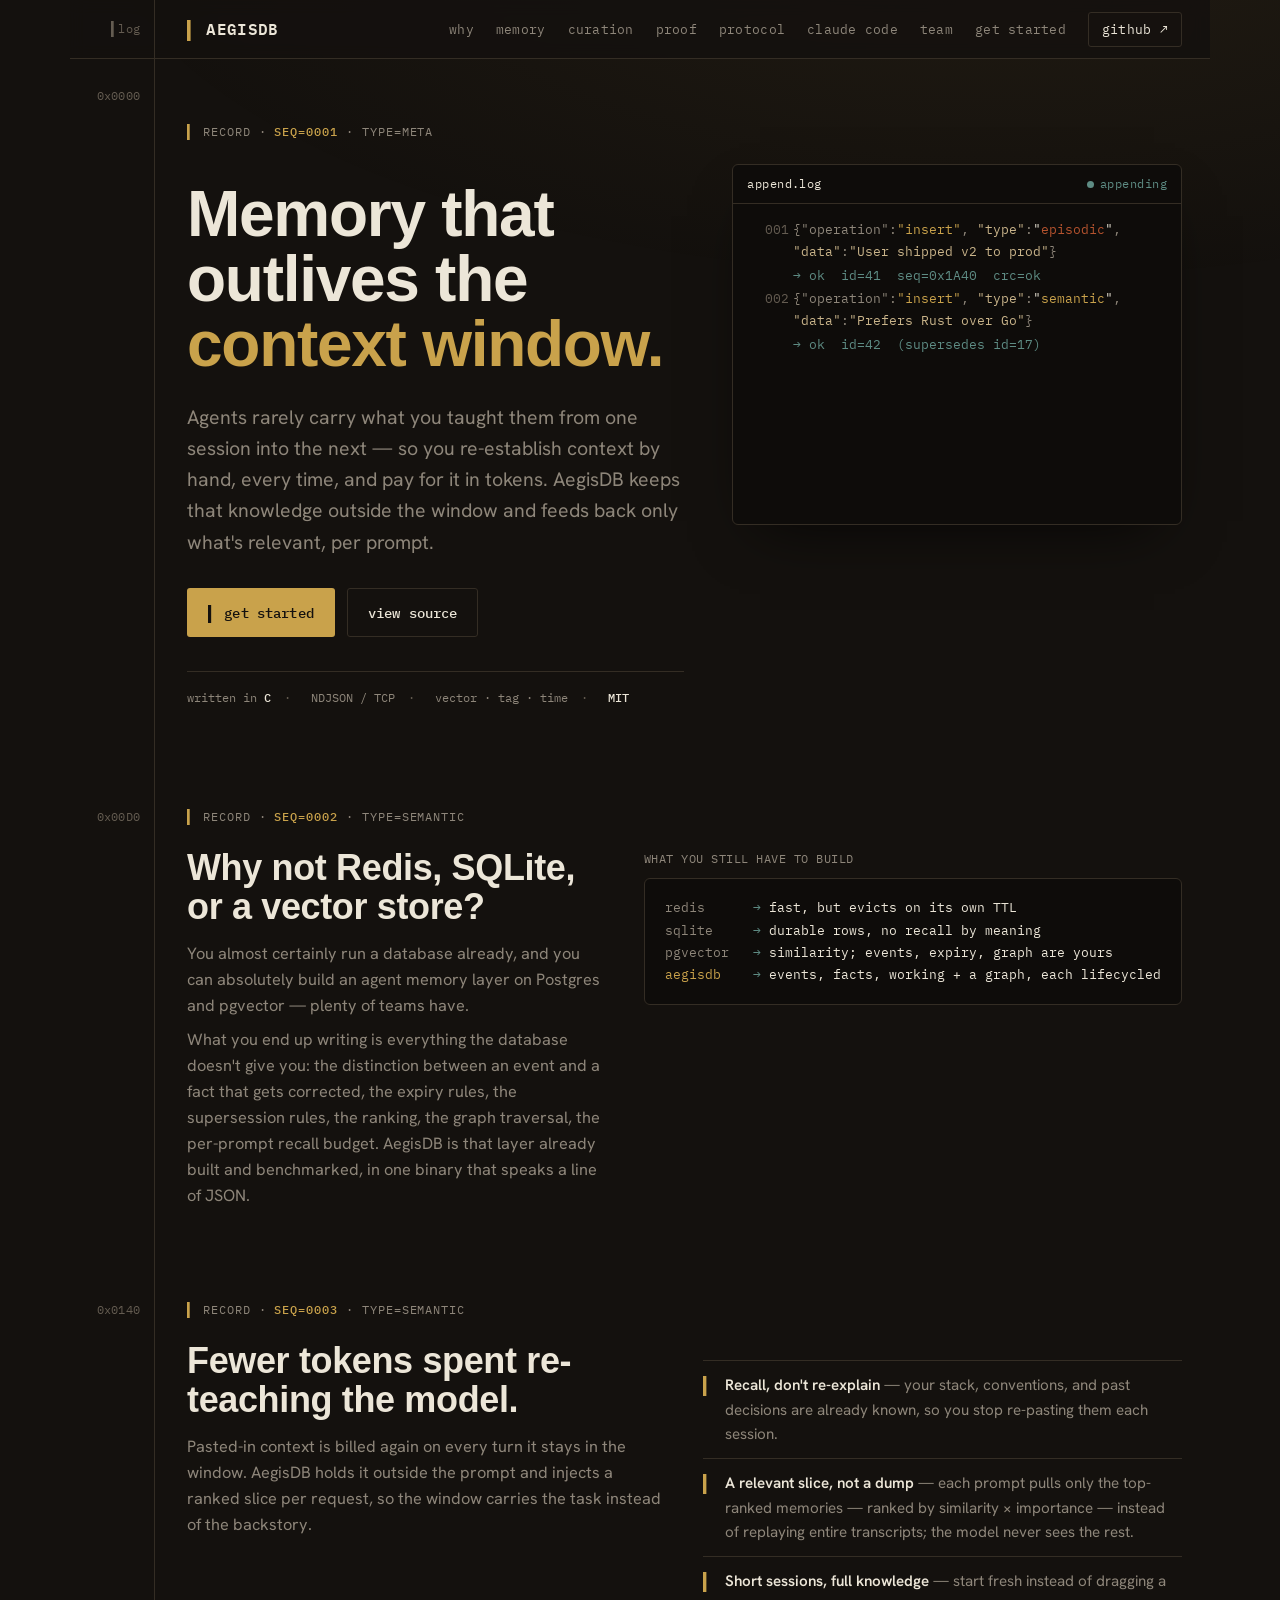
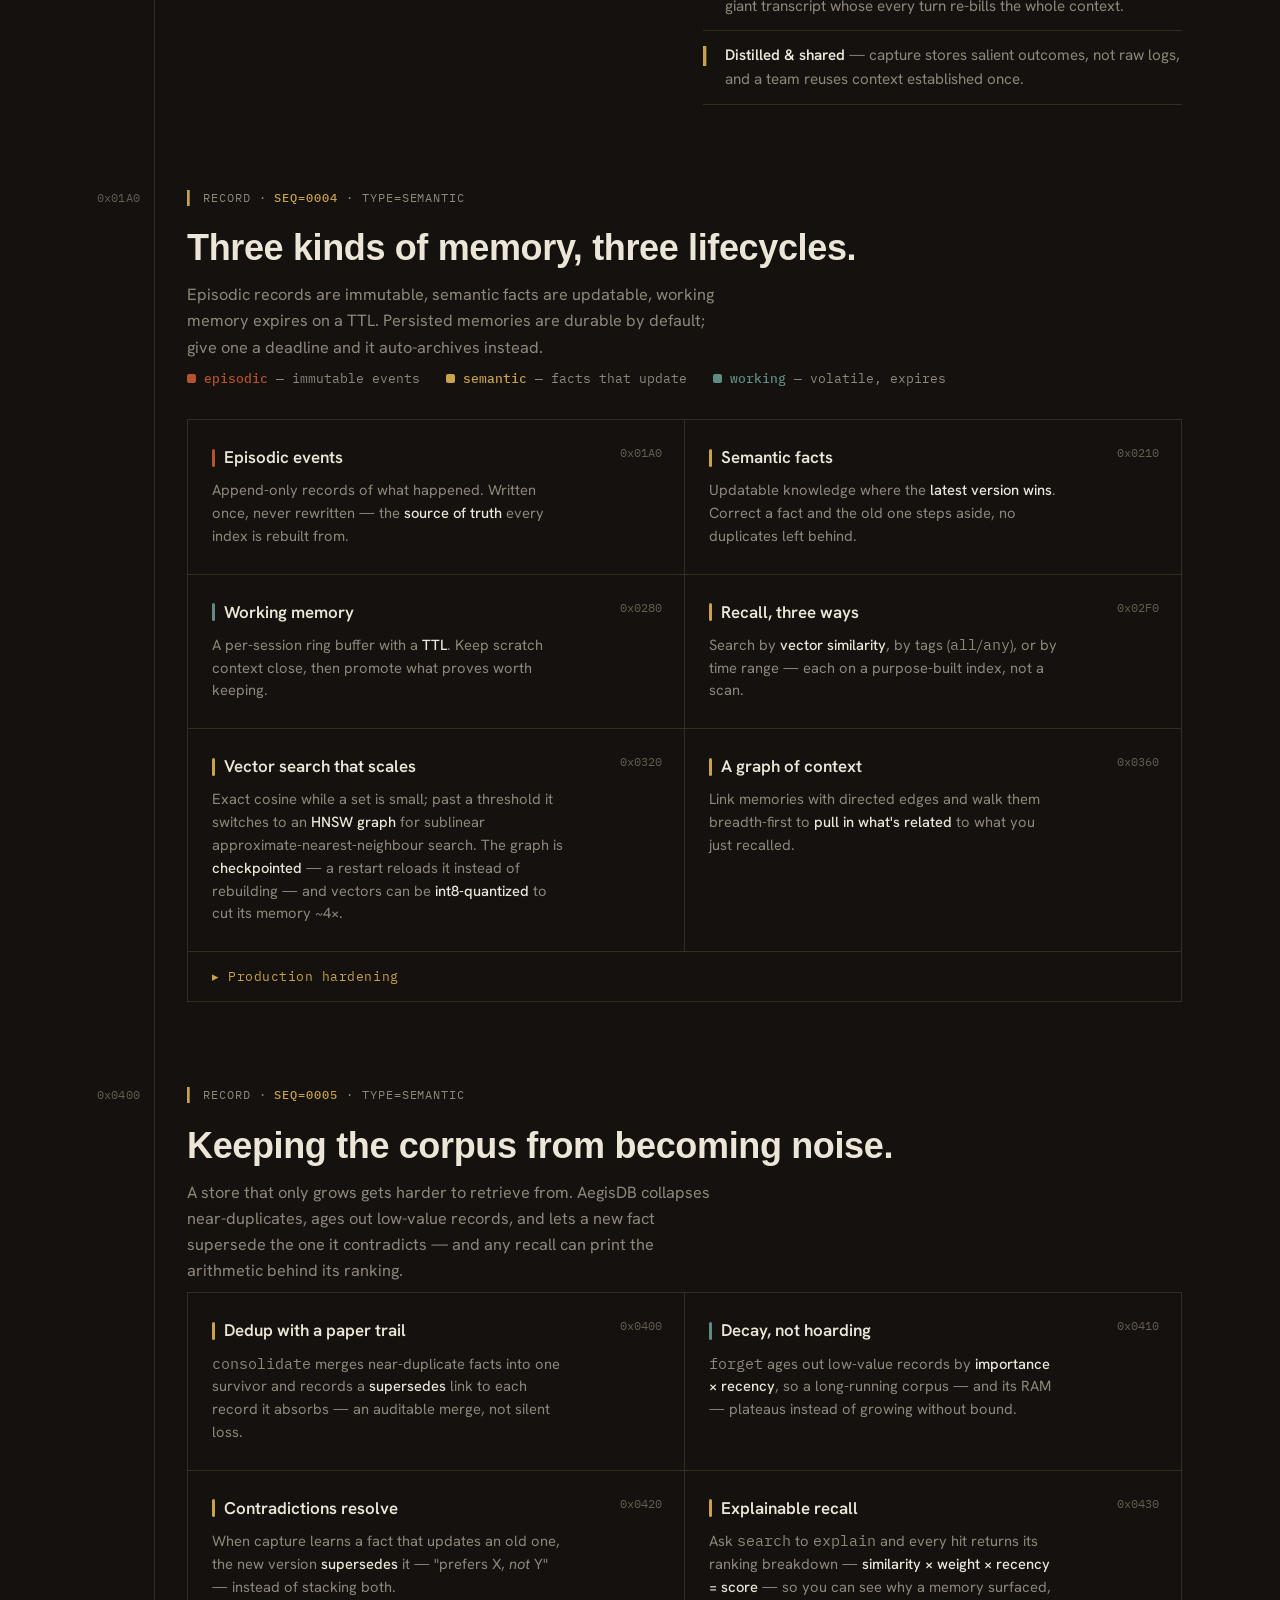
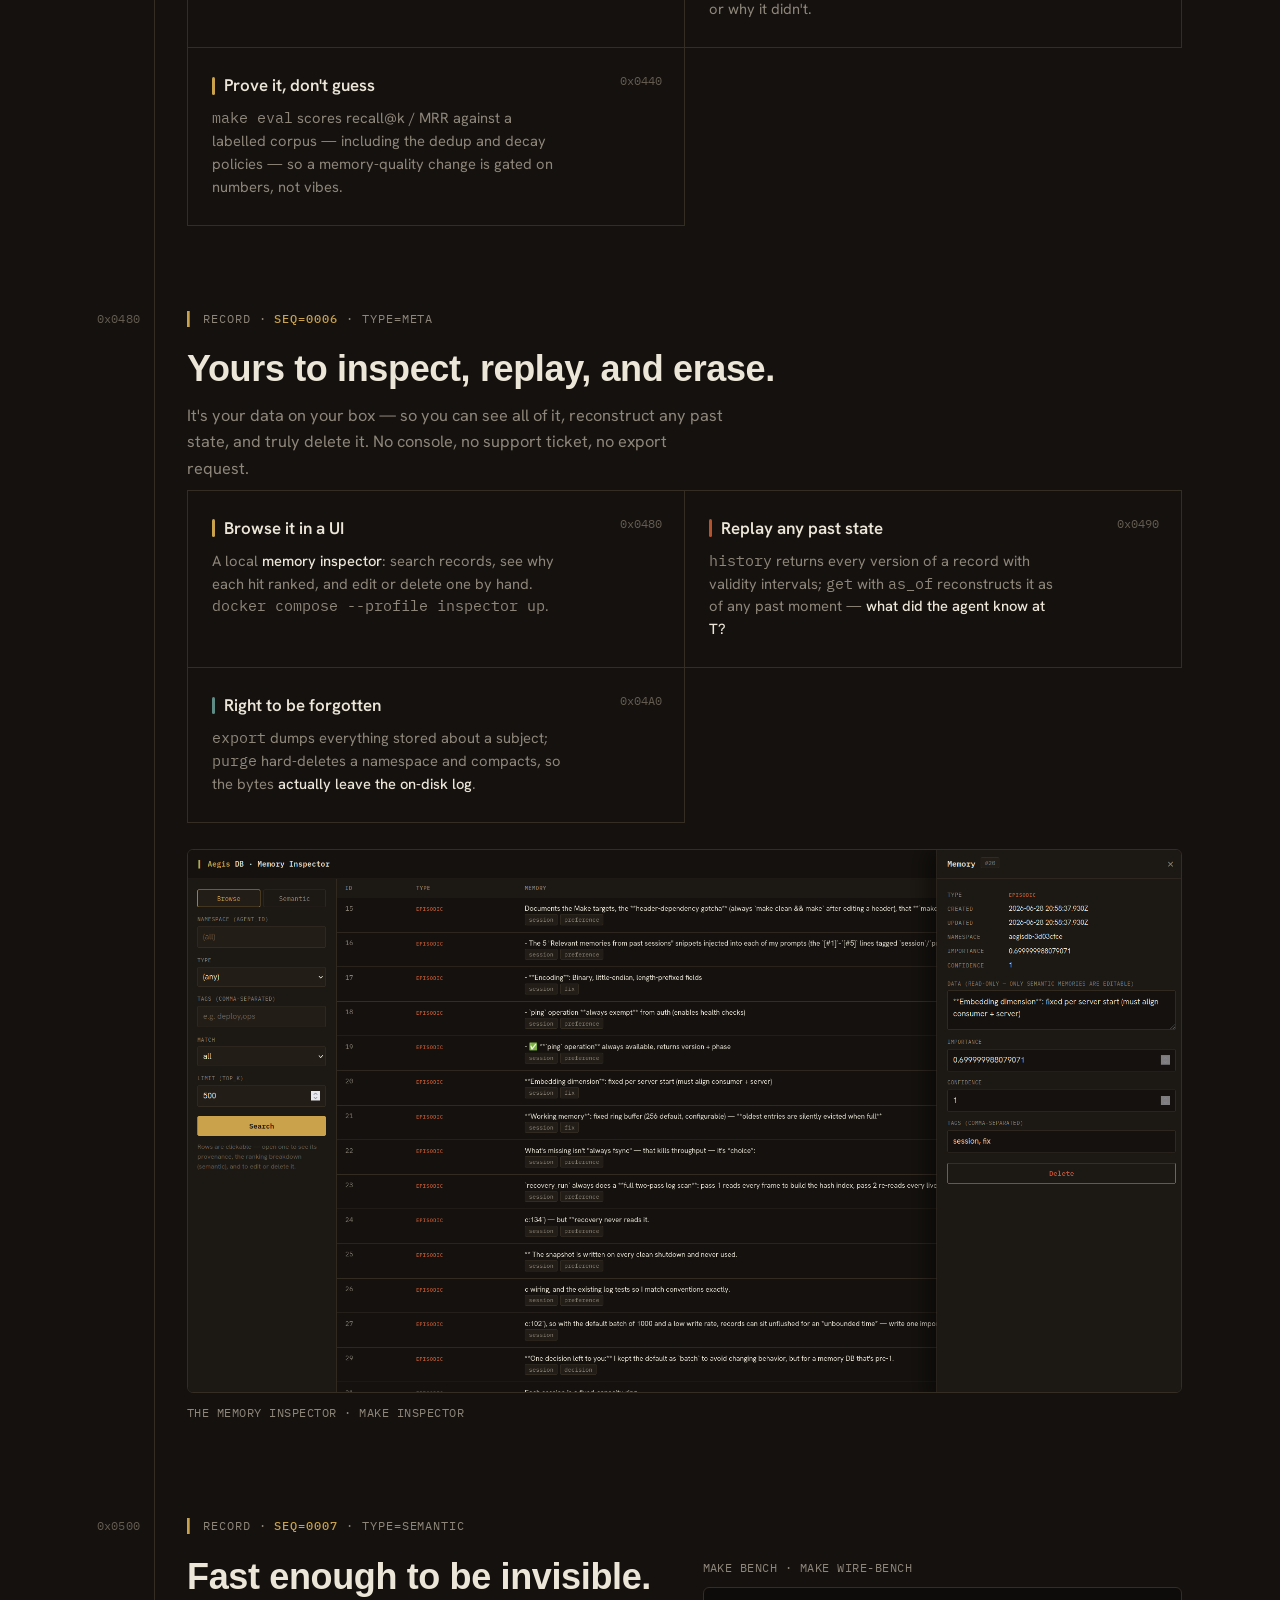
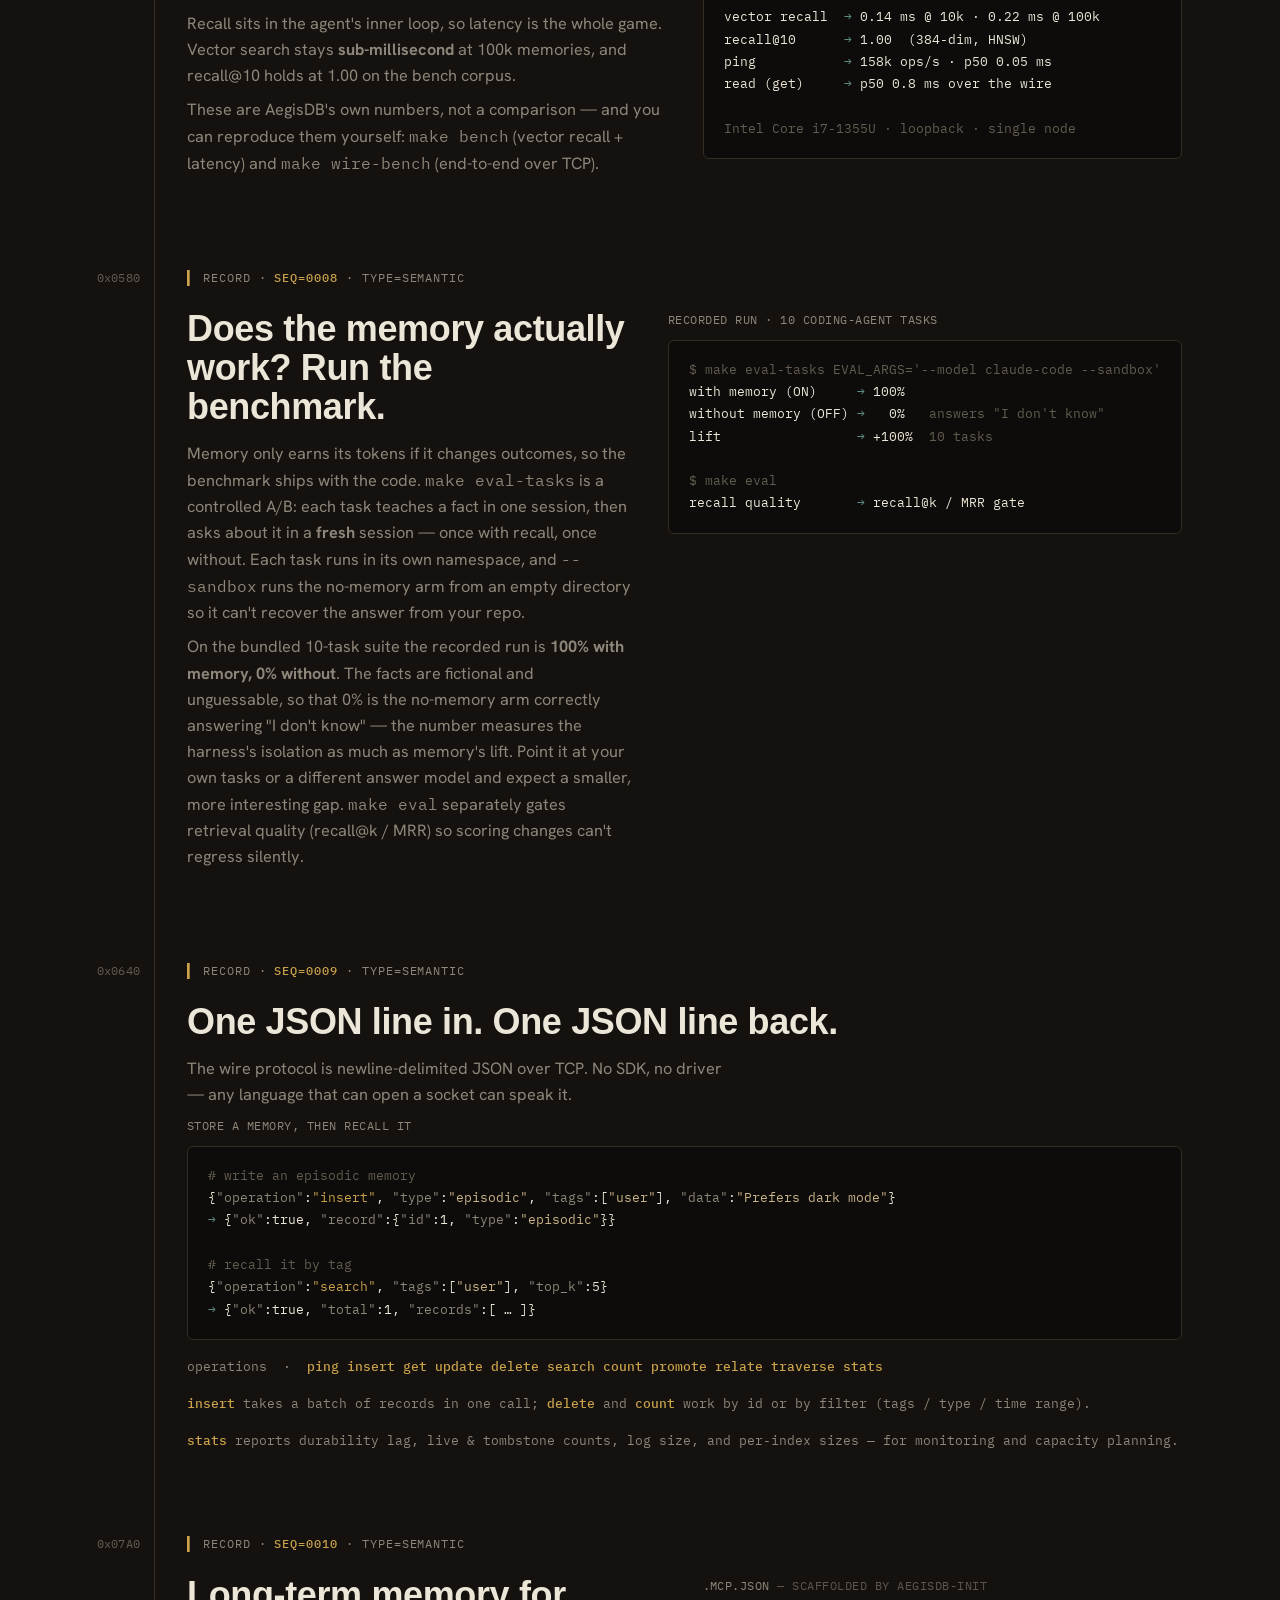
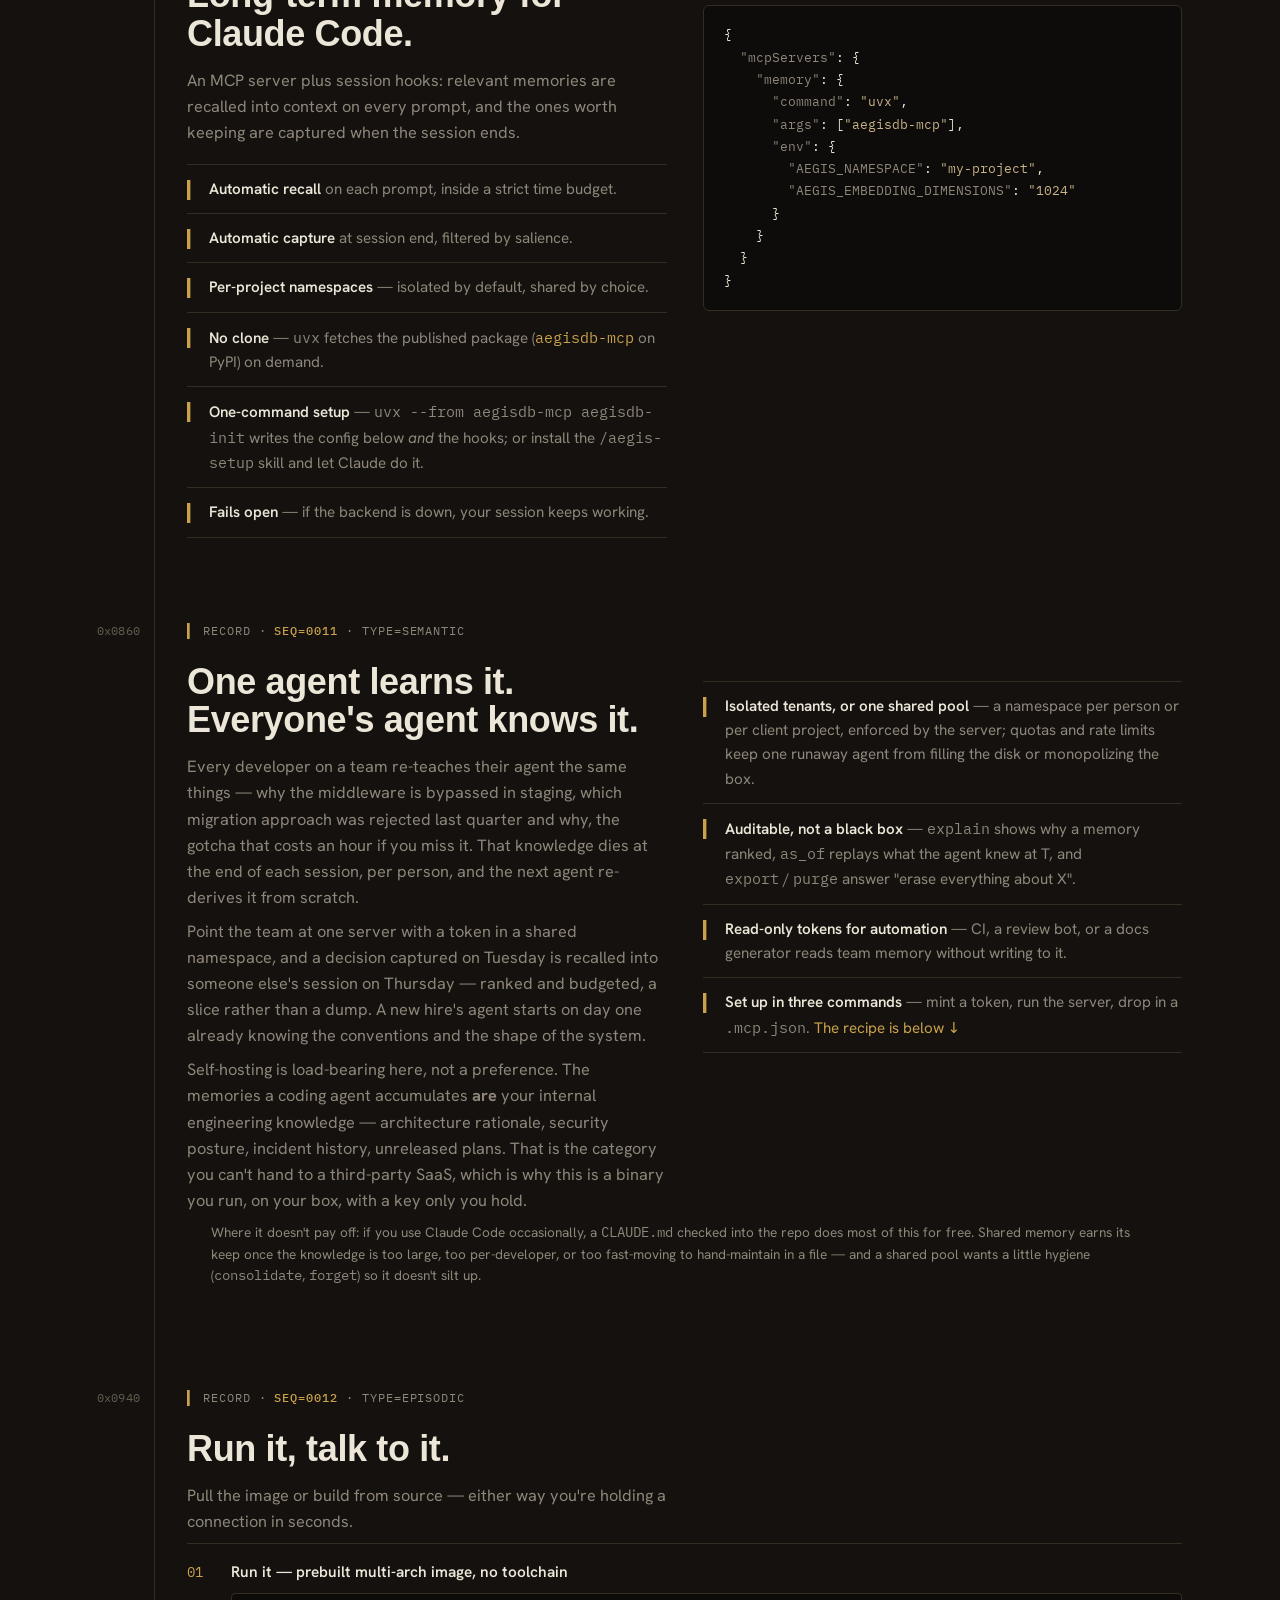
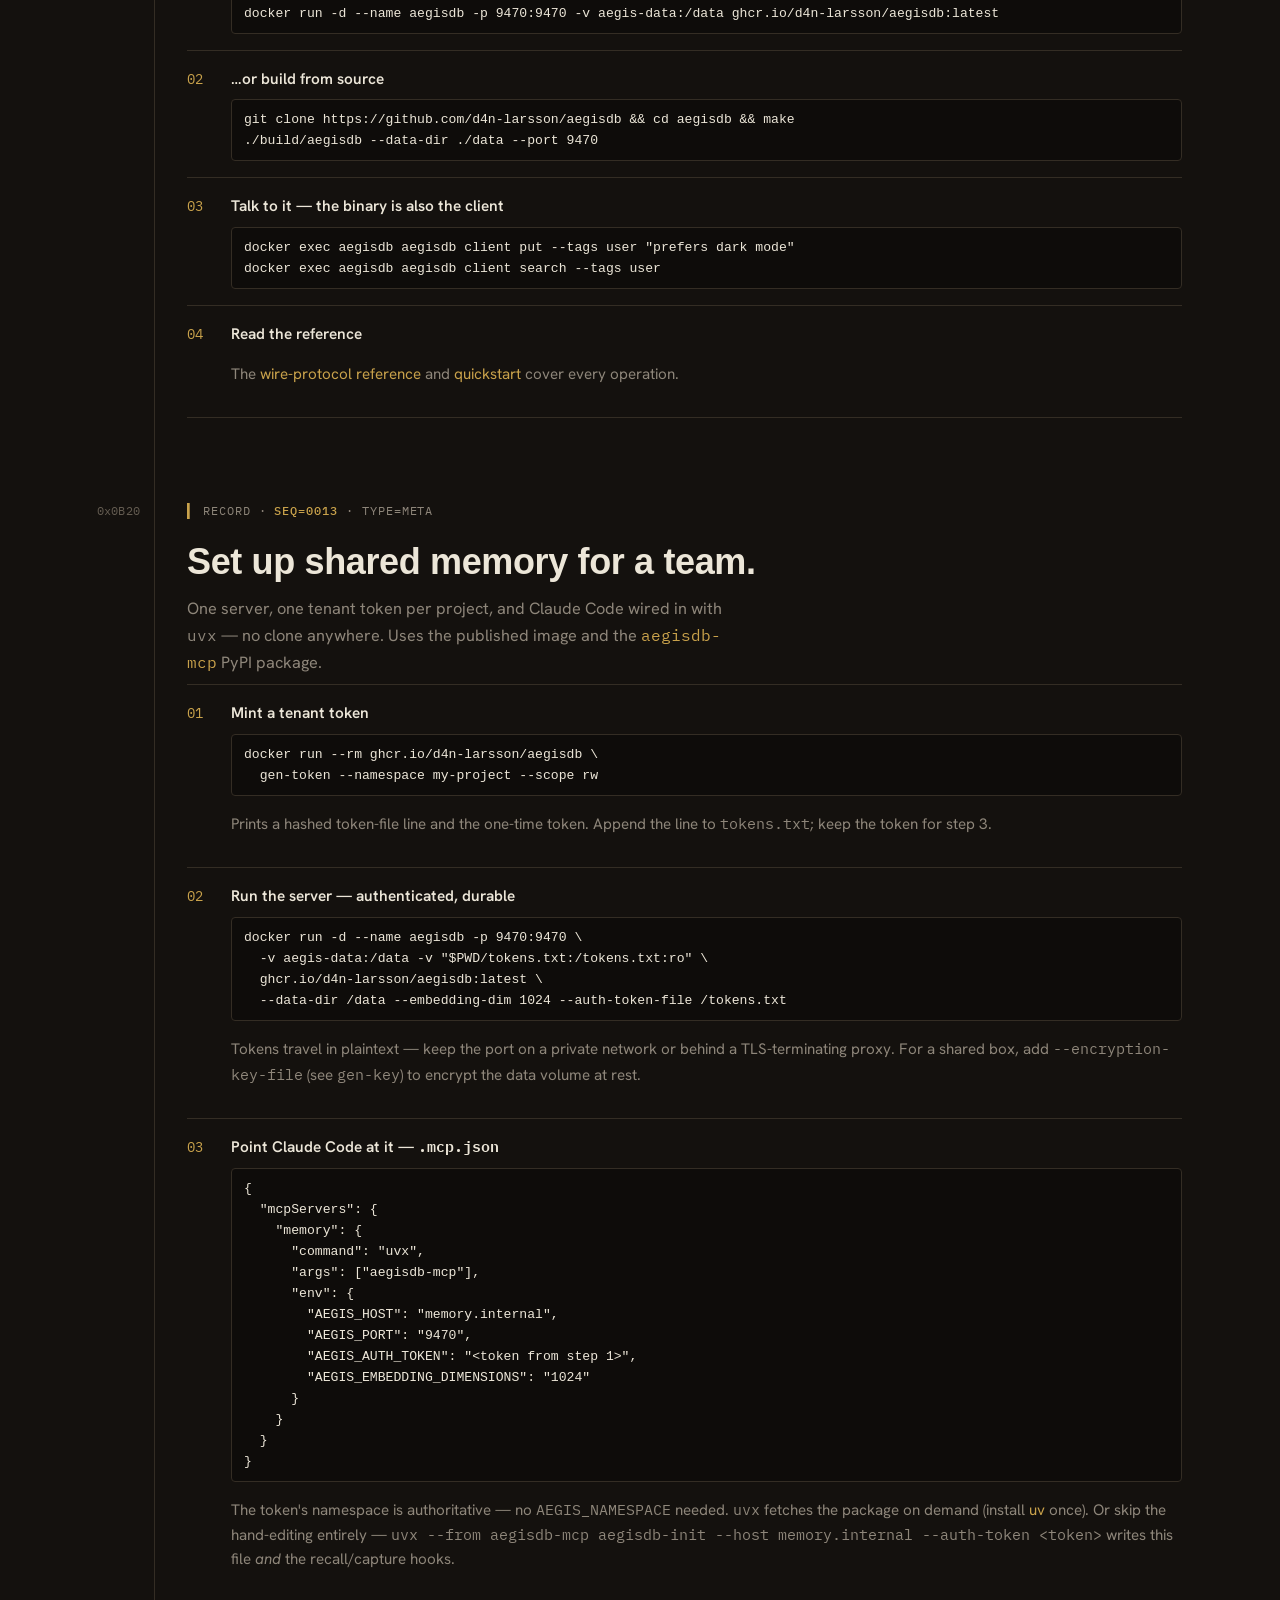
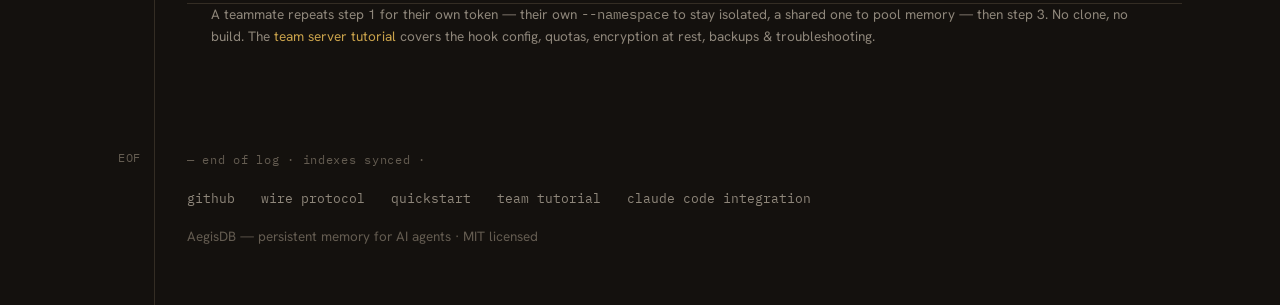
==== commit c979ab0a: "docs: make the team use case explicit in README and on the site The shared-team-server story was onl" ====
--- a/site/index.html
+++ b/site/index.html
@@ -4,7 +4,7 @@
   <meta charset="utf-8">
   <meta name="viewport" content="width=device-width, initial-scale=1">
   <title>AegisDB — memory that outlives the context window</title>
-  <meta name="description" content="AegisDB is a small, fast C database that gives AI agents durable memory — episodic, semantic, and working — over a one-line-of-JSON wire protocol, with HNSW vector search, a relationship graph, and a crash-safe append-only log with tunable durability and fast checkpoint recovery.">
+  <meta name="description" content="AegisDB is a small, fast, self-hosted C database that gives AI agents durable memory — episodic, semantic, and working — with HNSW vector search over a one-line-of-JSON protocol. Multi-tenant, so a whole team's coding agents share one memory on your own box.">
   <link rel="icon" href="data:image/svg+xml,%3Csvg xmlns='http://www.w3.org/2000/svg' viewBox='0 0 24 24'%3E%3Crect width='24' height='24' rx='5' fill='%2314110E'/%3E%3Ctext x='12' y='17' font-family='monospace' font-size='13' font-weight='700' fill='%23C9A24B' text-anchor='middle'%3E%E2%96%8D%3C/text%3E%3C/svg%3E">
 
   <link rel="preconnect" href="https://fonts.googleapis.com">
@@ -268,8 +268,8 @@
           <a href="#proof" class="nav-hide">proof</a>
           <a href="#wire" class="nav-hide">protocol</a>
           <a href="#claude" class="nav-hide">claude&nbsp;code</a>
+          <a href="#team" class="nav-hide">team</a>
           <a href="#start">get&nbsp;started</a>
-          <a href="#team" class="nav-hide">team</a>
           <a href="https://github.com/d4n-larsson/aegisdb" class="gh">github&nbsp;↗</a>
         </nav>
       </div>
@@ -576,11 +576,36 @@
       </div>
     </section>
 
+    <!-- TEAM: THE CASE -->
+    <section class="rec" id="team">
+      <div class="off mono">0x0860</div>
+      <div class="col">
+        <p class="eyebrow"><span class="tick">▍</span>&nbsp;record&nbsp;·&nbsp;<b>seq=0011</b>&nbsp;·&nbsp;type=semantic</p>
+        <div class="twoup">
+          <div>
+            <h2 class="title">One agent learns it. Everyone's agent knows it.</h2>
+            <p class="lede">Every developer on a team re-teaches their agent the same things — why the middleware is bypassed in staging, which migration approach was rejected last quarter and why, the gotcha that costs an hour if you miss it. That knowledge dies at the end of each session, per person, and the next agent re-derives it from scratch.</p>
+            <p class="lede">Point the team at one server with a token in a shared namespace, and a decision captured on Tuesday is recalled into someone else's session on Thursday — ranked and budgeted, a slice rather than a dump. A new hire's agent starts on day one already knowing the conventions and the shape of the system.</p>
+            <p class="lede">Self-hosting is load-bearing here, not a preference. The memories a coding agent accumulates <b>are</b> your internal engineering knowledge — architecture rationale, security posture, incident history, unreleased plans. That is the category you can't hand to a third-party SaaS, which is why this is a binary you run, on your box, with a key only you hold.</p>
+          </div>
+          <div>
+            <ul>
+              <li><b>Isolated tenants, or one shared pool</b> — a namespace per person or per client project, enforced by the server; quotas and rate limits keep one runaway agent from filling the disk or monopolizing the box.</li>
+              <li><b>Auditable, not a black box</b> — <span class="mono">explain</span> shows why a memory ranked, <span class="mono">as_of</span> replays what the agent knew at T, and <span class="mono">export</span>&nbsp;/&nbsp;<span class="mono">purge</span> answer "erase everything about X".</li>
+              <li><b>Read-only tokens for automation</b> — CI, a review bot, or a docs generator reads team memory without writing to it.</li>
+              <li><b>Set up in three commands</b> — mint a token, run the server, drop in a <span class="mono">.mcp.json</span>. <a href="#team-setup">The recipe is below ↓</a></li>
+            </ul>
+          </div>
+        </div>
+        <p class="moremore">Where it doesn't pay off: if you use Claude&nbsp;Code occasionally, a <span class="mono">CLAUDE.md</span> checked into the repo does most of this for free. Shared memory earns its keep once the knowledge is too large, too per-developer, or too fast-moving to hand-maintain in a file — and a shared pool wants a little hygiene (<span class="mono">consolidate</span>, <span class="mono">forget</span>) so it doesn't silt up.</p>
+      </div>
+    </section>
+
     <!-- GET STARTED -->
     <section class="rec" id="start">
       <div class="off mono">0x0940</div>
       <div class="col">
-        <p class="eyebrow"><span class="tick">▍</span>&nbsp;record&nbsp;·&nbsp;<b>seq=0011</b>&nbsp;·&nbsp;type=episodic</p>
+        <p class="eyebrow"><span class="tick">▍</span>&nbsp;record&nbsp;·&nbsp;<b>seq=0012</b>&nbsp;·&nbsp;type=episodic</p>
         <h2 class="title">Run it, talk to it.</h2>
         <p class="lede">Pull the image or build from source — either way you're holding a connection in seconds.</p>
         <div class="start-log">
@@ -619,10 +644,10 @@
     </section>
 
     <!-- TEAM SETUP -->
-    <section class="rec" id="team">
+    <section class="rec" id="team-setup">
       <div class="off mono">0x0B20</div>
       <div class="col">
-        <p class="eyebrow"><span class="tick">▍</span>&nbsp;record&nbsp;·&nbsp;<b>seq=0012</b>&nbsp;·&nbsp;type=meta</p>
+        <p class="eyebrow"><span class="tick">▍</span>&nbsp;record&nbsp;·&nbsp;<b>seq=0013</b>&nbsp;·&nbsp;type=meta</p>
         <h2 class="title">Set up shared memory for a team.</h2>
         <p class="lede">One server, one tenant token per project, and Claude&nbsp;Code wired in with <span class="mono">uvx</span> — no clone anywhere. Uses the published image and the <a href="https://pypi.org/project/aegisdb-mcp/"><span class="mono">aegisdb-mcp</span></a> PyPI package.</p>
         <div class="start-log">
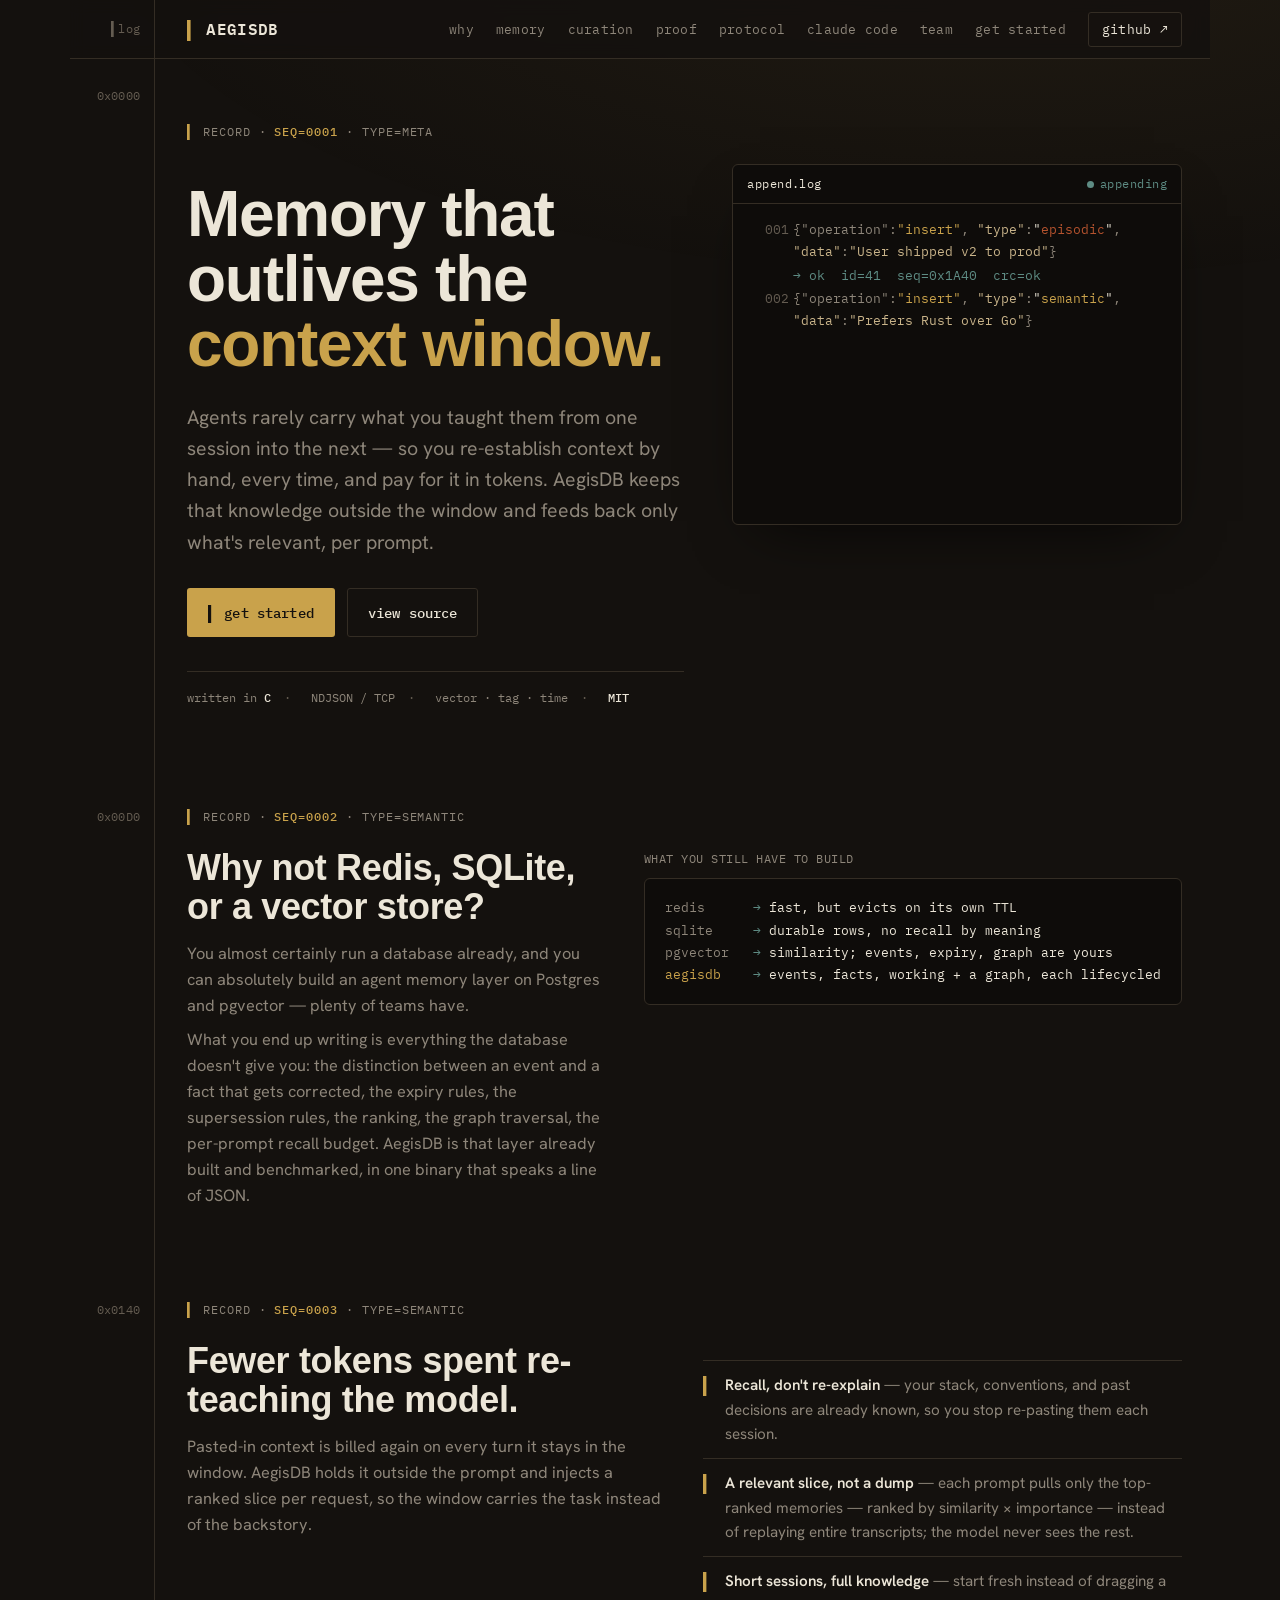
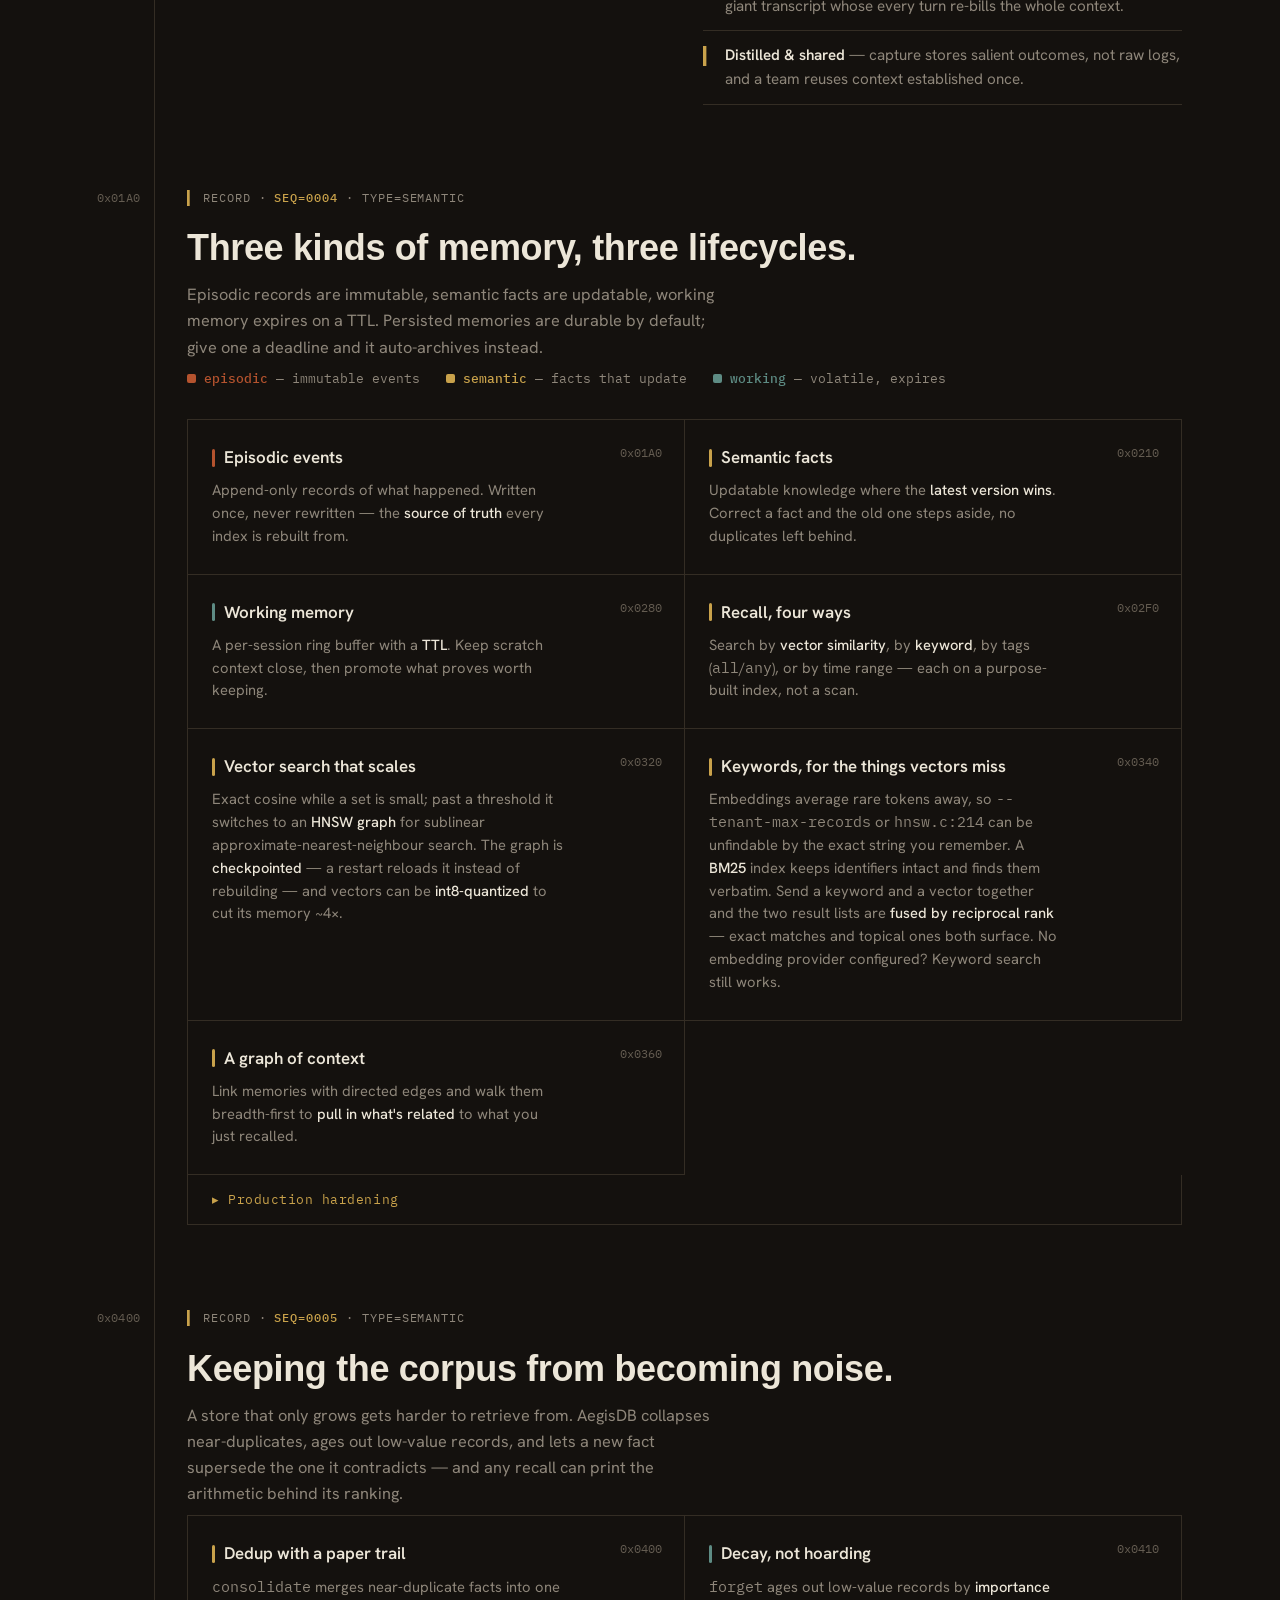
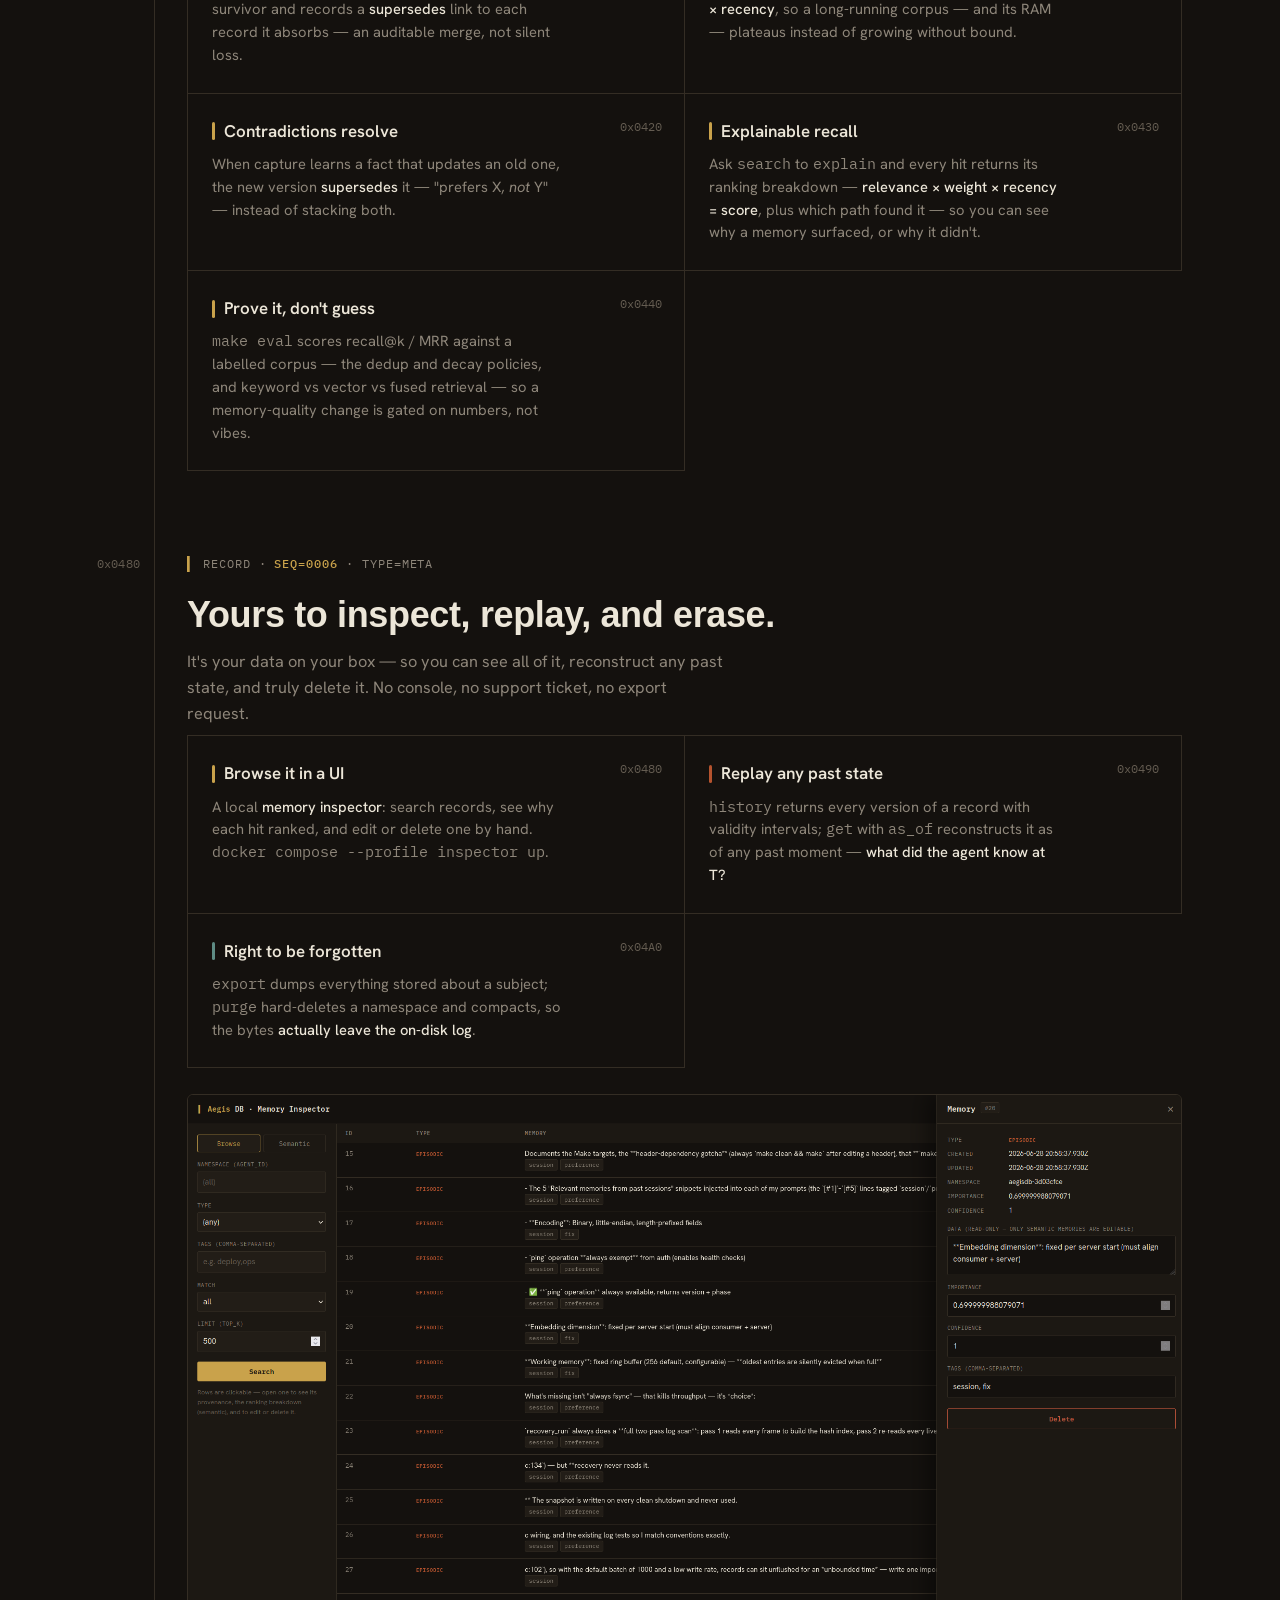
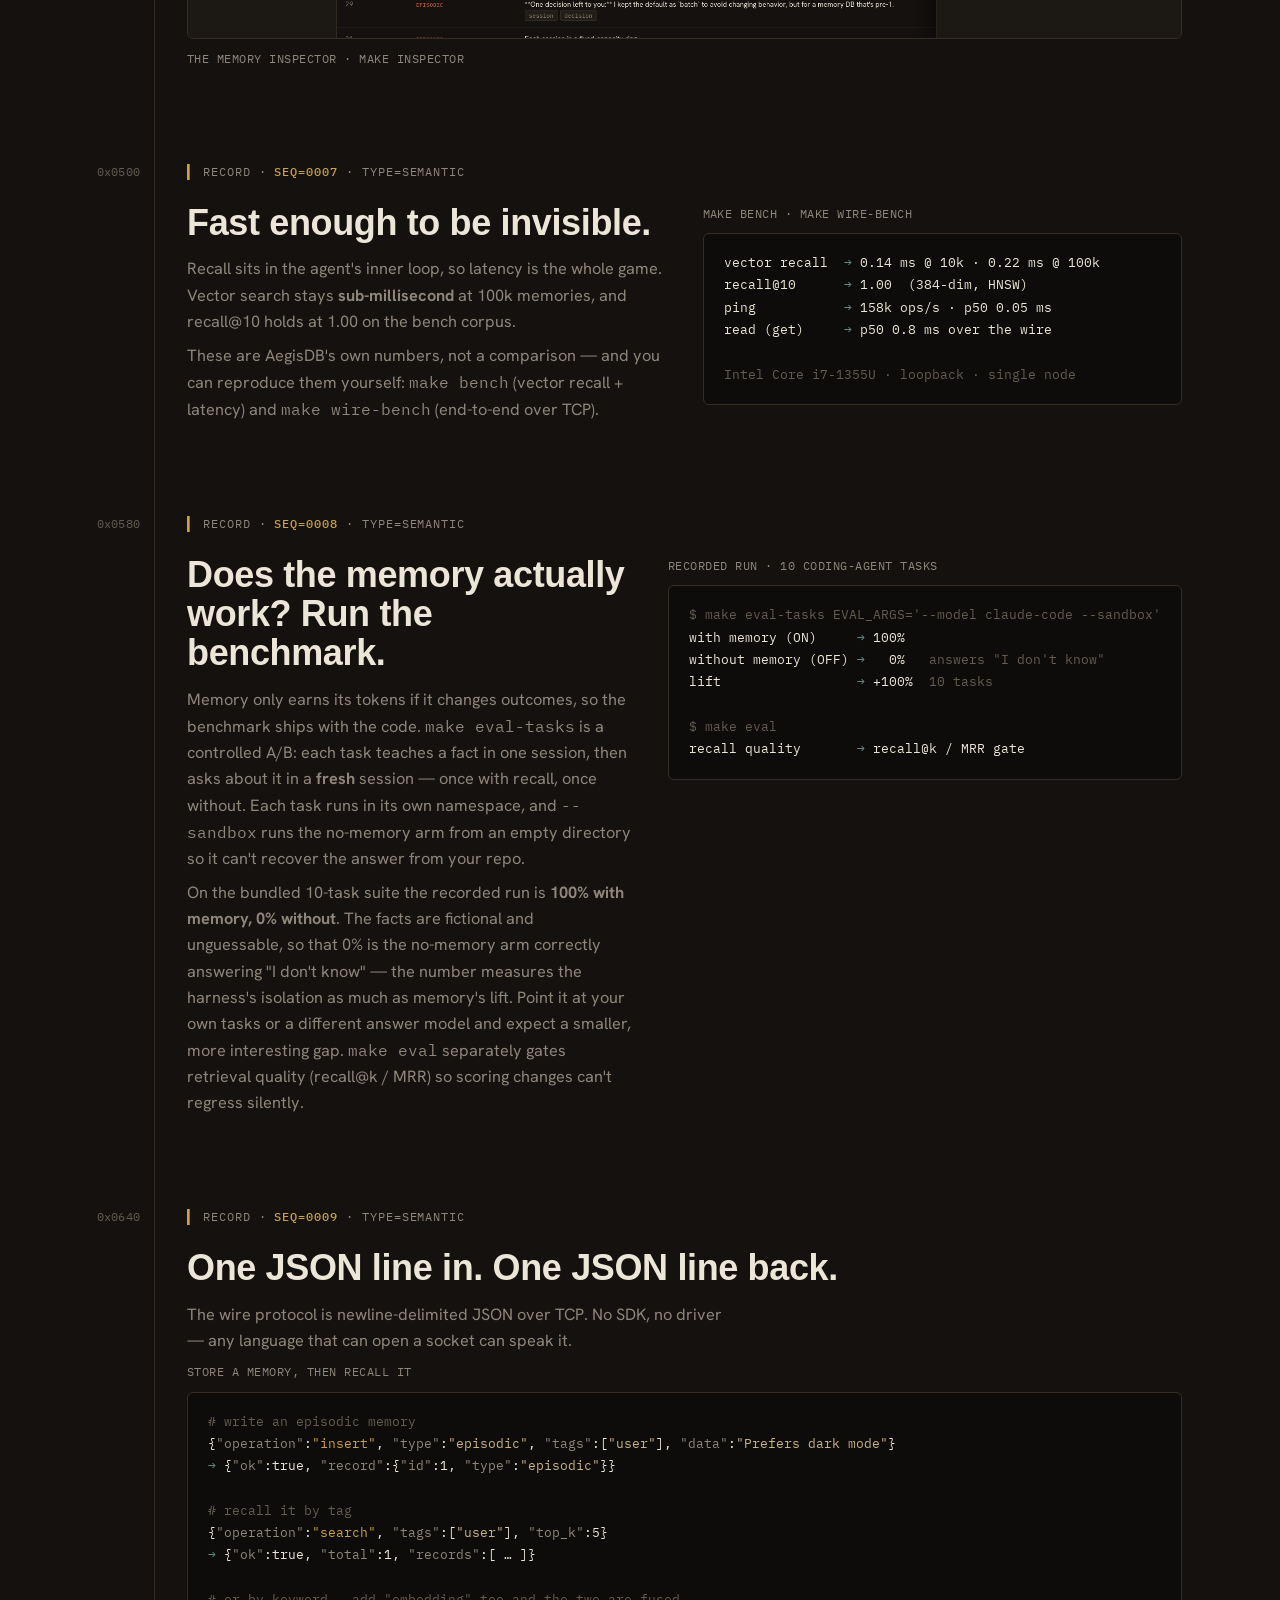
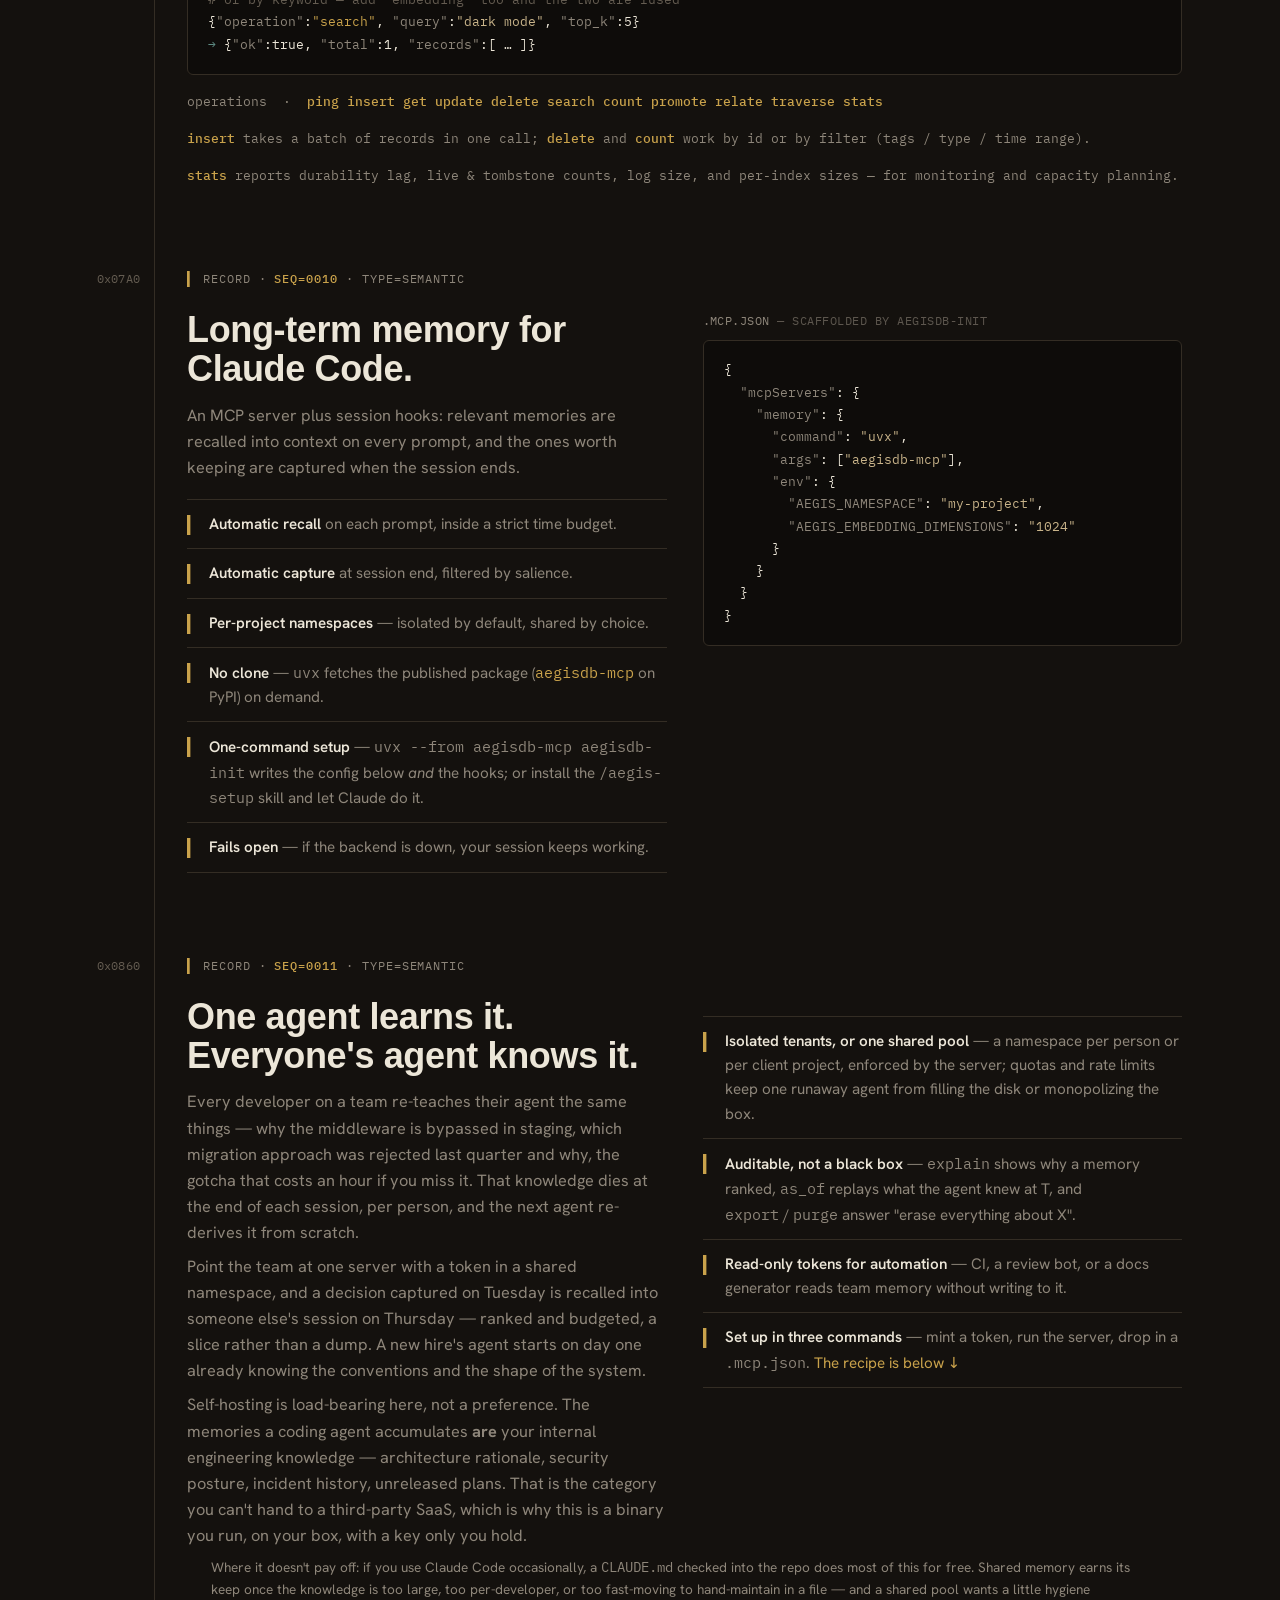
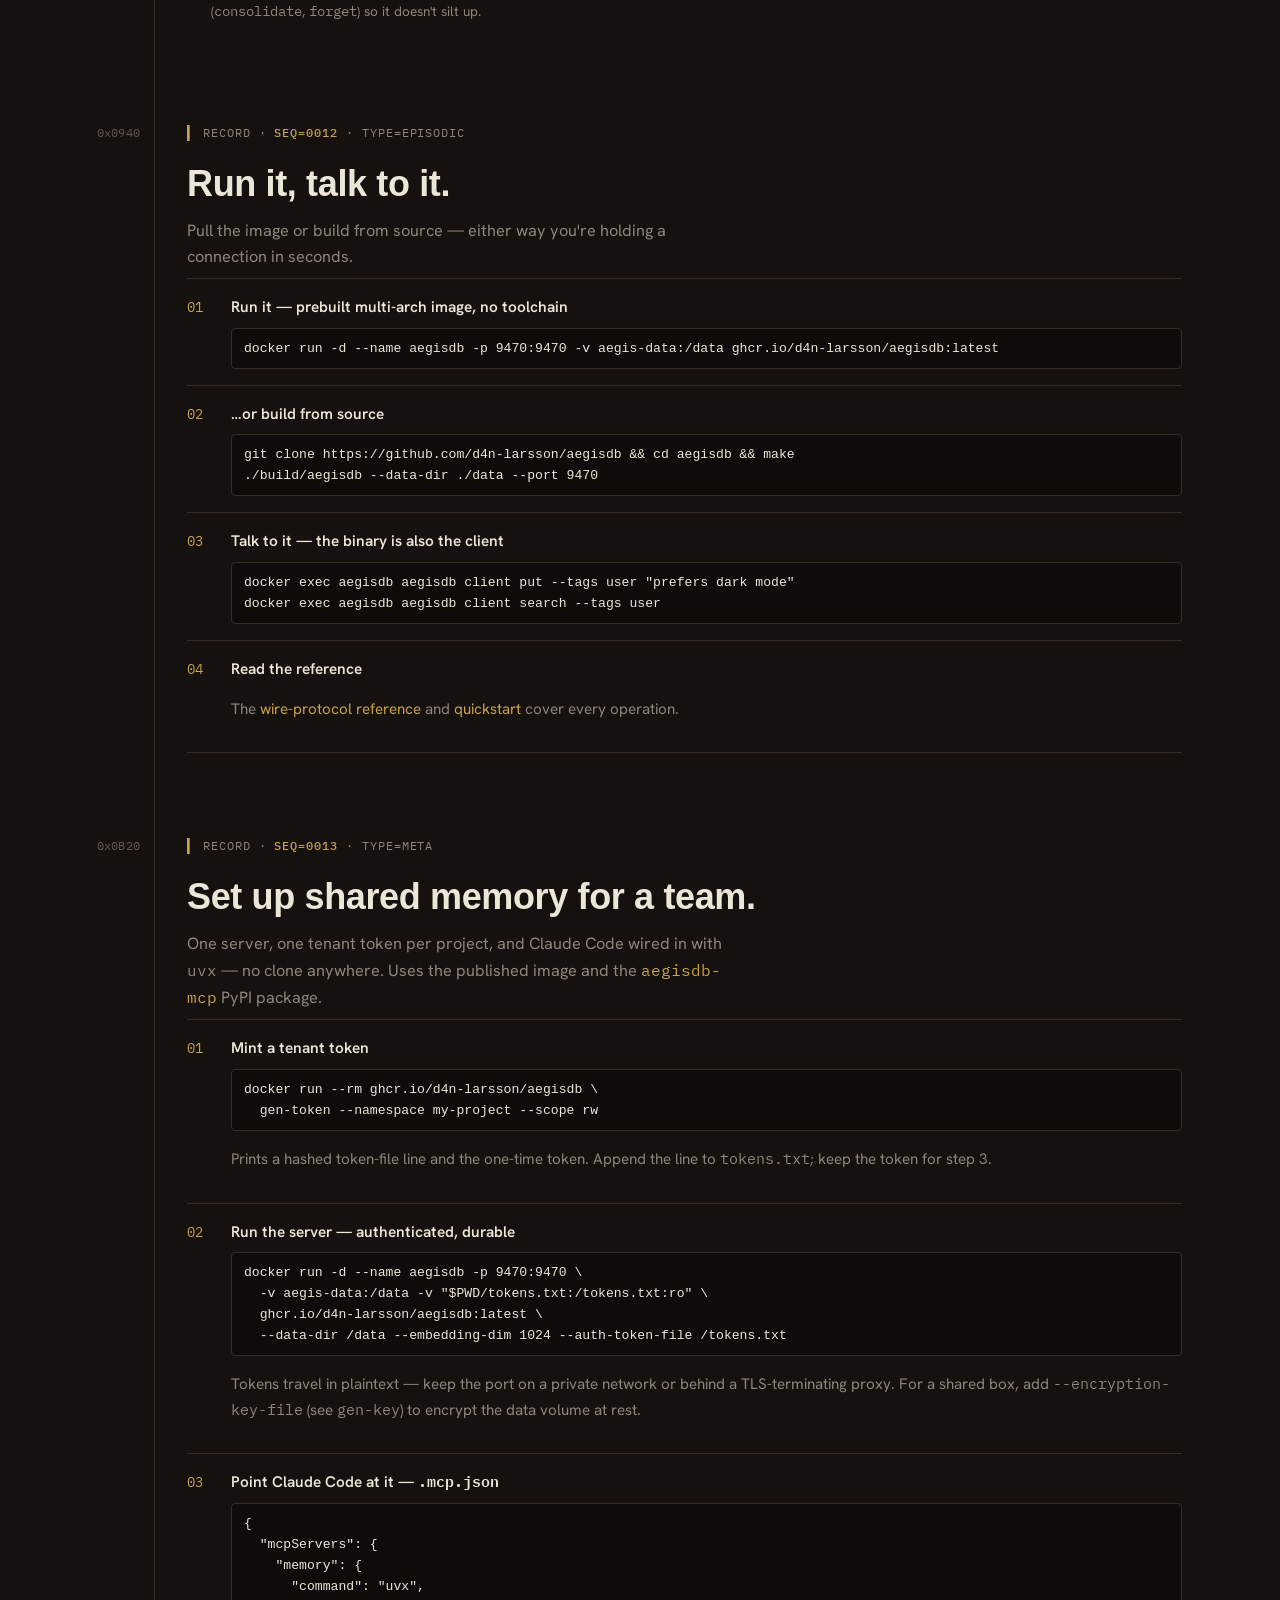
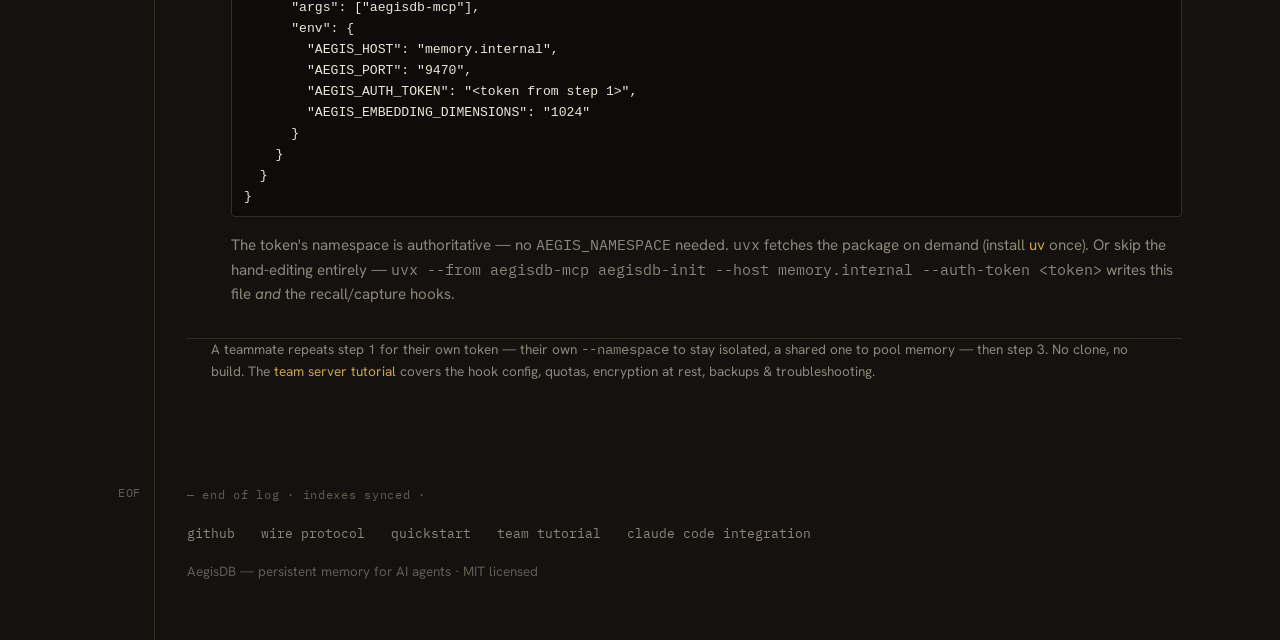
==== commit 1b8a0327: "docs: document lexical + hybrid search; add `client search --query` Follows up the feature in #234, " ====
--- a/site/index.html
+++ b/site/index.html
@@ -4,7 +4,7 @@
   <meta charset="utf-8">
   <meta name="viewport" content="width=device-width, initial-scale=1">
   <title>AegisDB — memory that outlives the context window</title>
-  <meta name="description" content="AegisDB is a small, fast, self-hosted C database that gives AI agents durable memory — episodic, semantic, and working — with HNSW vector search over a one-line-of-JSON protocol. Multi-tenant, so a whole team's coding agents share one memory on your own box.">
+  <meta name="description" content="AegisDB is a small, fast, self-hosted C database that gives AI agents durable memory — episodic, semantic, and working — with hybrid keyword + HNSW vector search over a one-line-of-JSON protocol. Multi-tenant, so a whole team's coding agents share one memory on your own box.">
   <link rel="icon" href="data:image/svg+xml,%3Csvg xmlns='http://www.w3.org/2000/svg' viewBox='0 0 24 24'%3E%3Crect width='24' height='24' rx='5' fill='%2314110E'/%3E%3Ctext x='12' y='17' font-family='monospace' font-size='13' font-weight='700' fill='%23C9A24B' text-anchor='middle'%3E%E2%96%8D%3C/text%3E%3C/svg%3E">
 
   <link rel="preconnect" href="https://fonts.googleapis.com">
@@ -382,12 +382,16 @@
             <p>A per-session ring buffer with a <b>TTL</b>. Keep scratch context close, then promote what proves worth keeping.</p>
           </div>
           <div class="feat" data-k="0x02F0">
-            <h3><span class="bar"></span>Recall, three ways</h3>
-            <p>Search by <b>vector similarity</b>, by tags (<span class="mono">all</span>/<span class="mono">any</span>), or by time range — each on a purpose-built index, not a scan.</p>
+            <h3><span class="bar"></span>Recall, four ways</h3>
+            <p>Search by <b>vector similarity</b>, by <b>keyword</b>, by tags (<span class="mono">all</span>/<span class="mono">any</span>), or by time range — each on a purpose-built index, not a scan.</p>
           </div>
           <div class="feat se" data-k="0x0320">
             <h3><span class="bar"></span>Vector search that scales</h3>
             <p>Exact cosine while a set is small; past a threshold it switches to an <b>HNSW graph</b> for sublinear approximate-nearest-neighbour search. The graph is <b>checkpointed</b> — a restart reloads it instead of rebuilding — and vectors can be <b>int8-quantized</b> to cut its memory ~4×.</p>
+          </div>
+          <div class="feat se" data-k="0x0340">
+            <h3><span class="bar"></span>Keywords, for the things vectors miss</h3>
+            <p>Embeddings average rare tokens away, so <span class="mono">--tenant-max-records</span> or <span class="mono">hnsw.c:214</span> can be unfindable by the exact string you remember. A <b>BM25</b> index keeps identifiers intact and finds them verbatim. Send a keyword and a vector together and the two result lists are <b>fused by reciprocal rank</b> — exact matches and topical ones both surface. No embedding provider configured? Keyword search still works.</p>
           </div>
           <div class="feat" data-k="0x0360">
             <h3><span class="bar"></span>A graph of context</h3>
@@ -429,11 +433,11 @@
           </div>
           <div class="feat" data-k="0x0430">
             <h3><span class="bar"></span>Explainable recall</h3>
-            <p>Ask <span class="mono">search</span> to <span class="mono">explain</span> and every hit returns its ranking breakdown — <b>similarity × weight × recency = score</b> — so you can see why a memory surfaced, or why it didn't.</p>
+            <p>Ask <span class="mono">search</span> to <span class="mono">explain</span> and every hit returns its ranking breakdown — <b>relevance × weight × recency = score</b>, plus which path found it — so you can see why a memory surfaced, or why it didn't.</p>
           </div>
           <div class="feat" data-k="0x0440">
             <h3><span class="bar"></span>Prove it, don't guess</h3>
-            <p><span class="mono">make eval</span> scores recall@k / MRR against a labelled corpus — including the dedup and decay policies — so a memory-quality change is gated on numbers, not vibes.</p>
+            <p><span class="mono">make eval</span> scores recall@k / MRR against a labelled corpus — the dedup and decay policies, and keyword vs vector vs fused retrieval — so a memory-quality change is gated on numbers, not vibes.</p>
           </div>
         </div>
       </div>
@@ -532,6 +536,10 @@
 
 <span class="c"># recall it by tag</span>
 {<span class="key">"operation"</span>:<span class="op">"search"</span>, <span class="key">"tags"</span>:[<span class="s">"user"</span>], <span class="key">"top_k"</span>:5}
+<span class="ar">→</span> {<span class="key">"ok"</span>:true, <span class="key">"total"</span>:1, <span class="key">"records"</span>:[ … ]}
+
+<span class="c"># or by keyword — add "embedding" too and the two are fused</span>
+{<span class="key">"operation"</span>:<span class="op">"search"</span>, <span class="key">"query"</span>:<span class="s">"dark mode"</span>, <span class="key">"top_k"</span>:5}
 <span class="ar">→</span> {<span class="key">"ok"</span>:true, <span class="key">"total"</span>:1, <span class="key">"records"</span>:[ … ]}</pre>
         <p class="opsline">operations &nbsp;·&nbsp; <b>ping insert get update delete search count promote relate traverse stats</b></p>
         <p class="opsline"><b>insert</b> takes a batch of records in one call; <b>delete</b> and <b>count</b> work by id or by filter (tags / type / time range).</p>
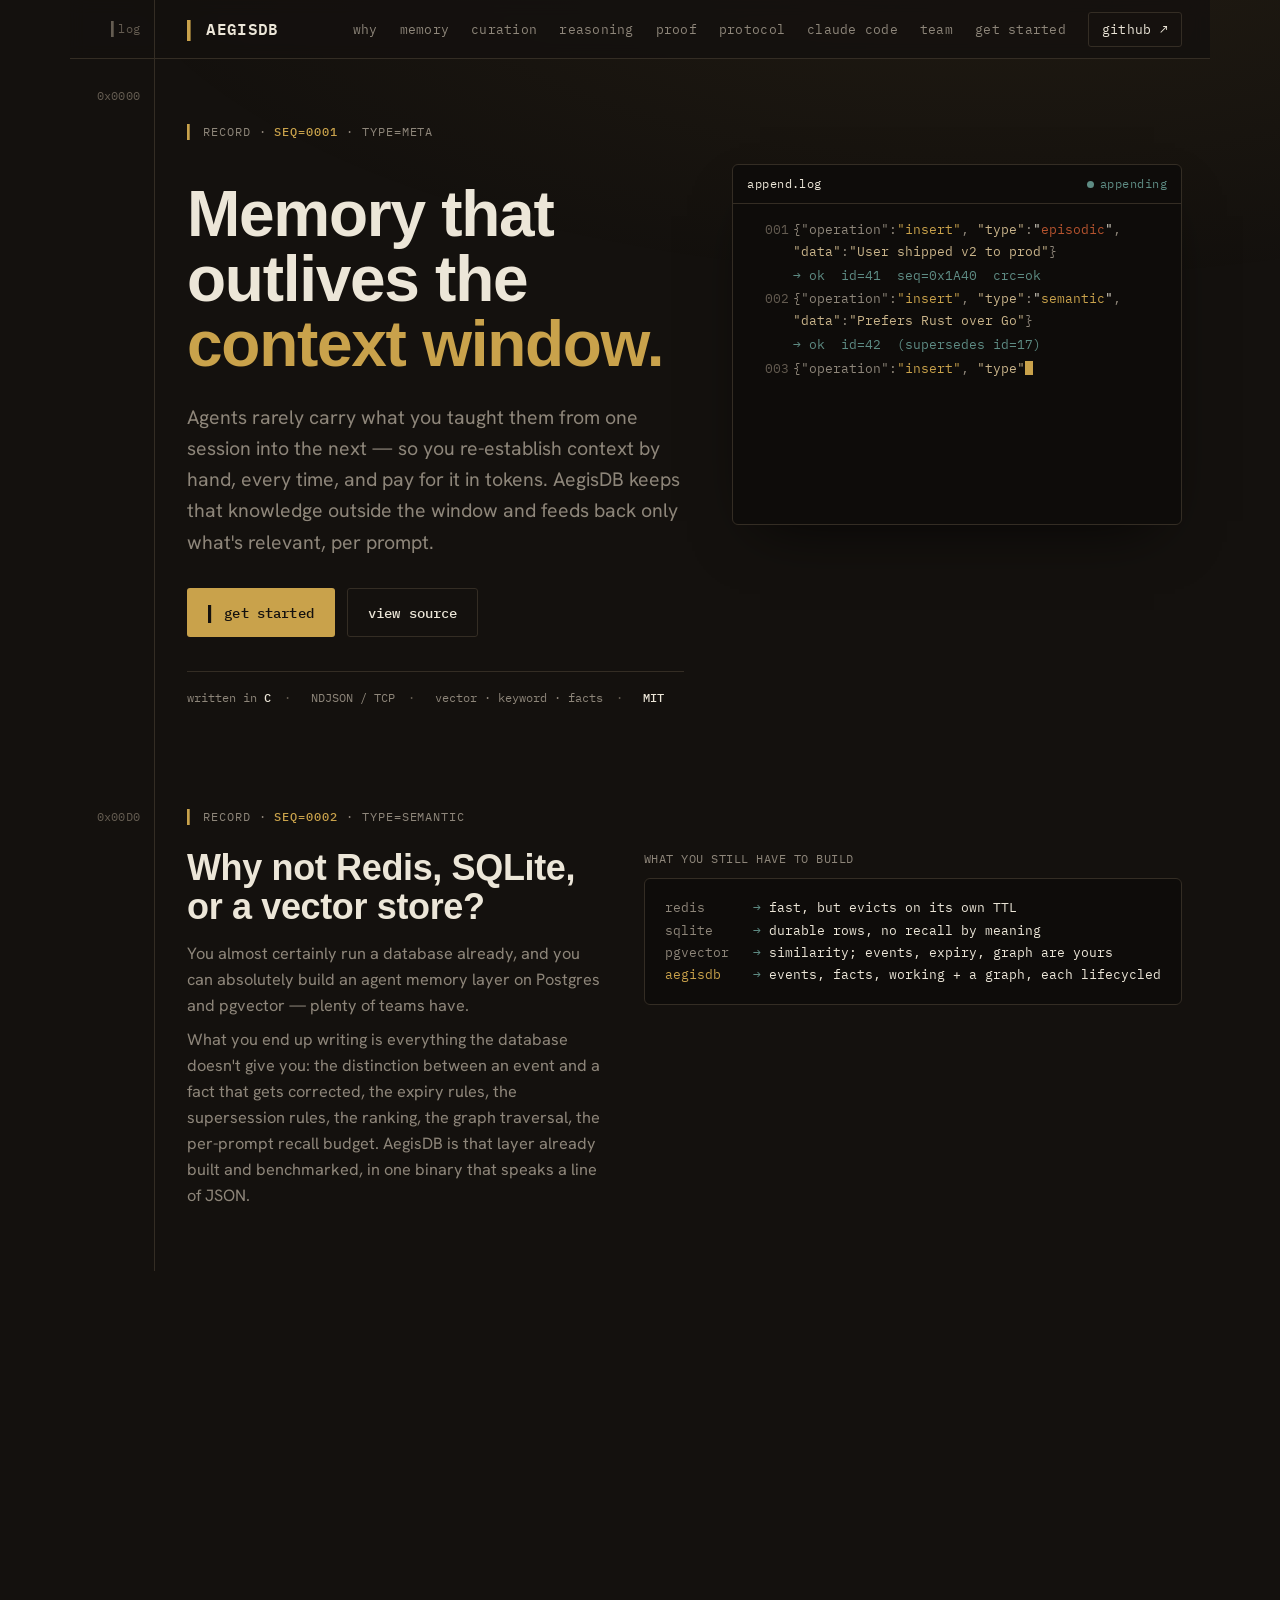
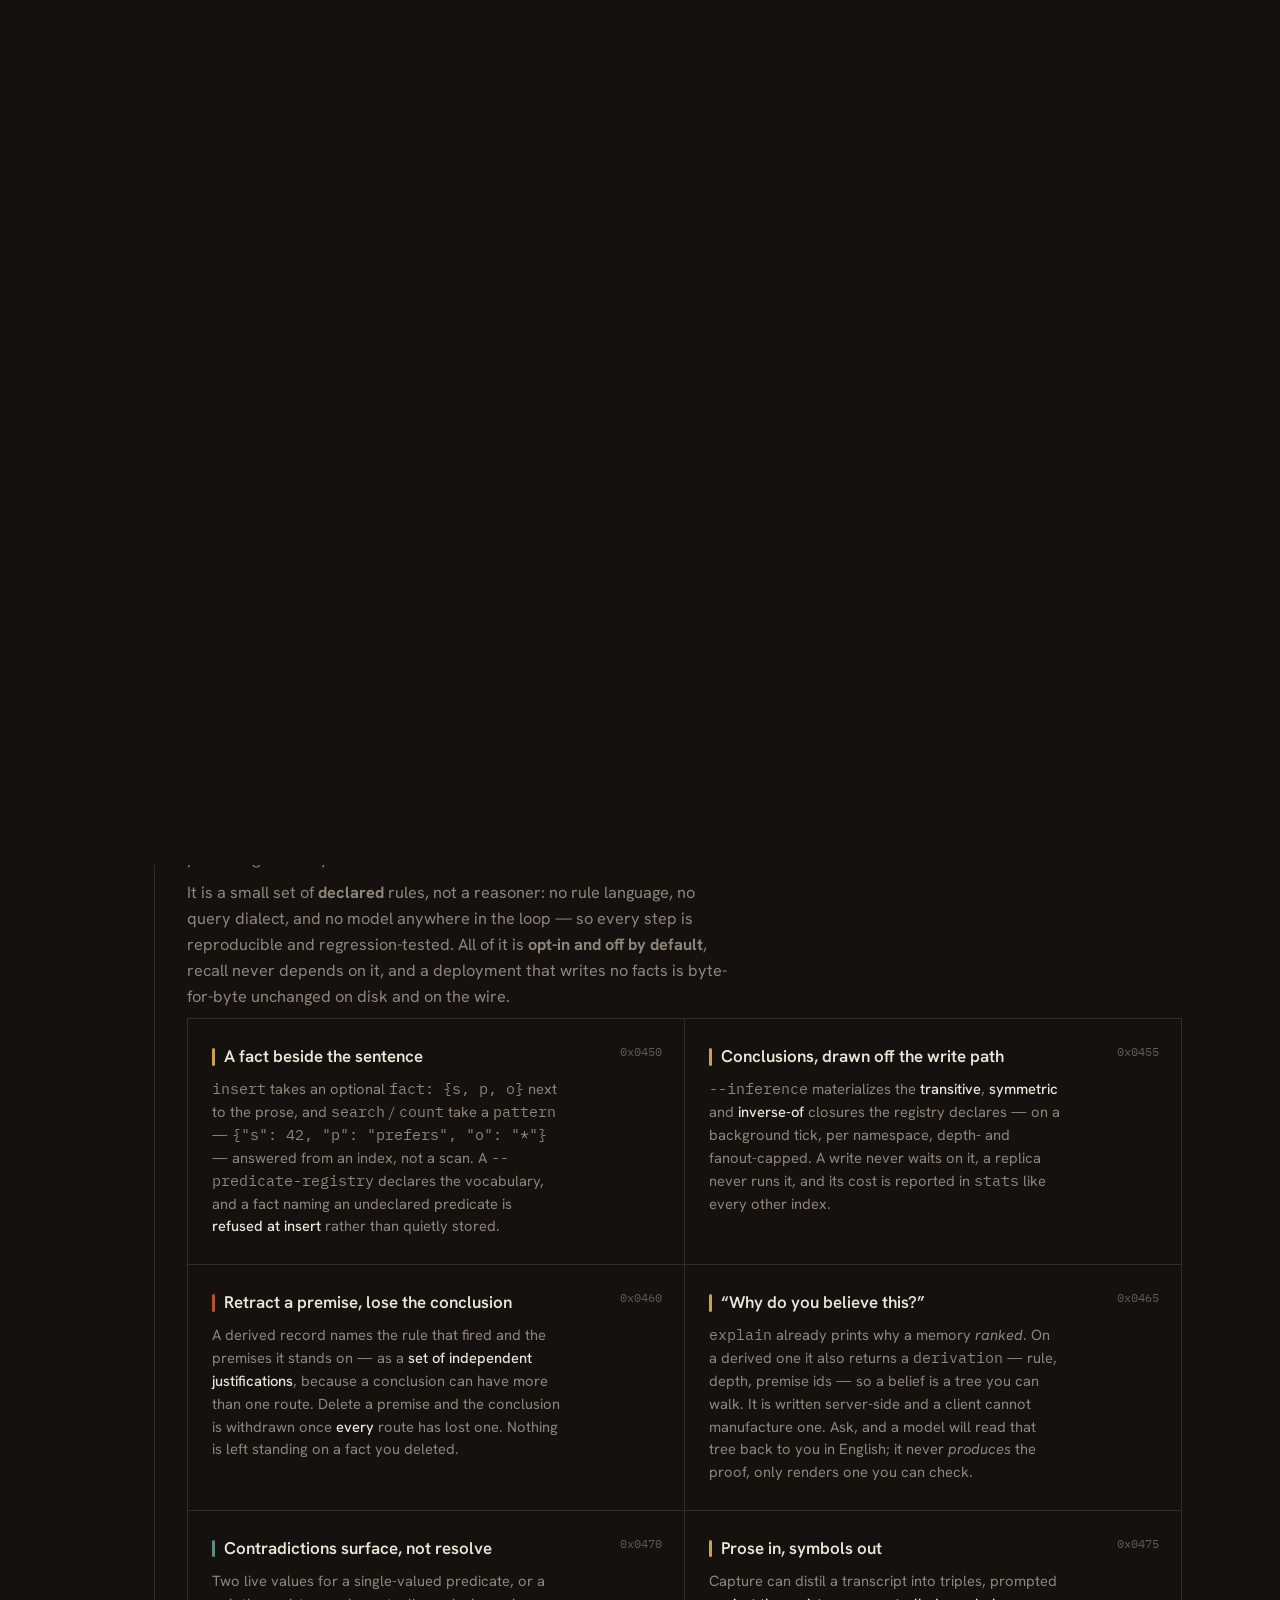
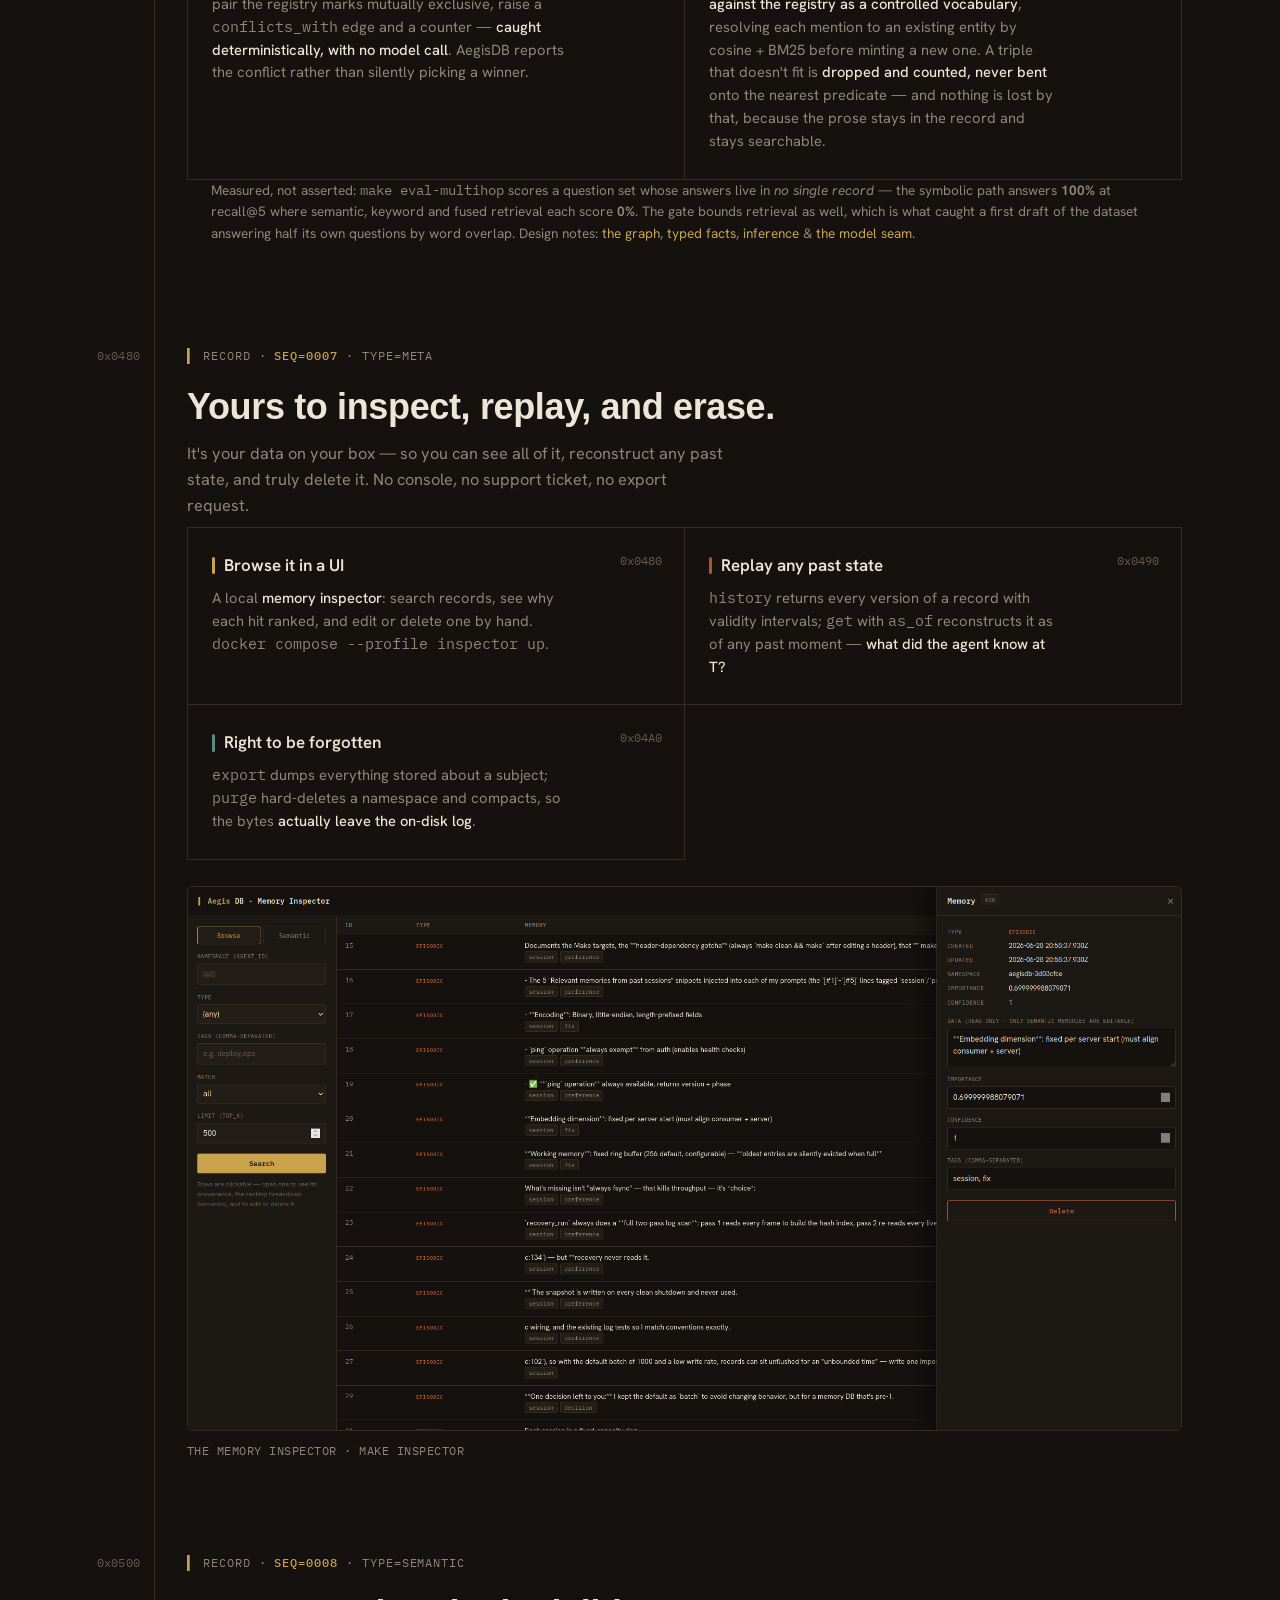
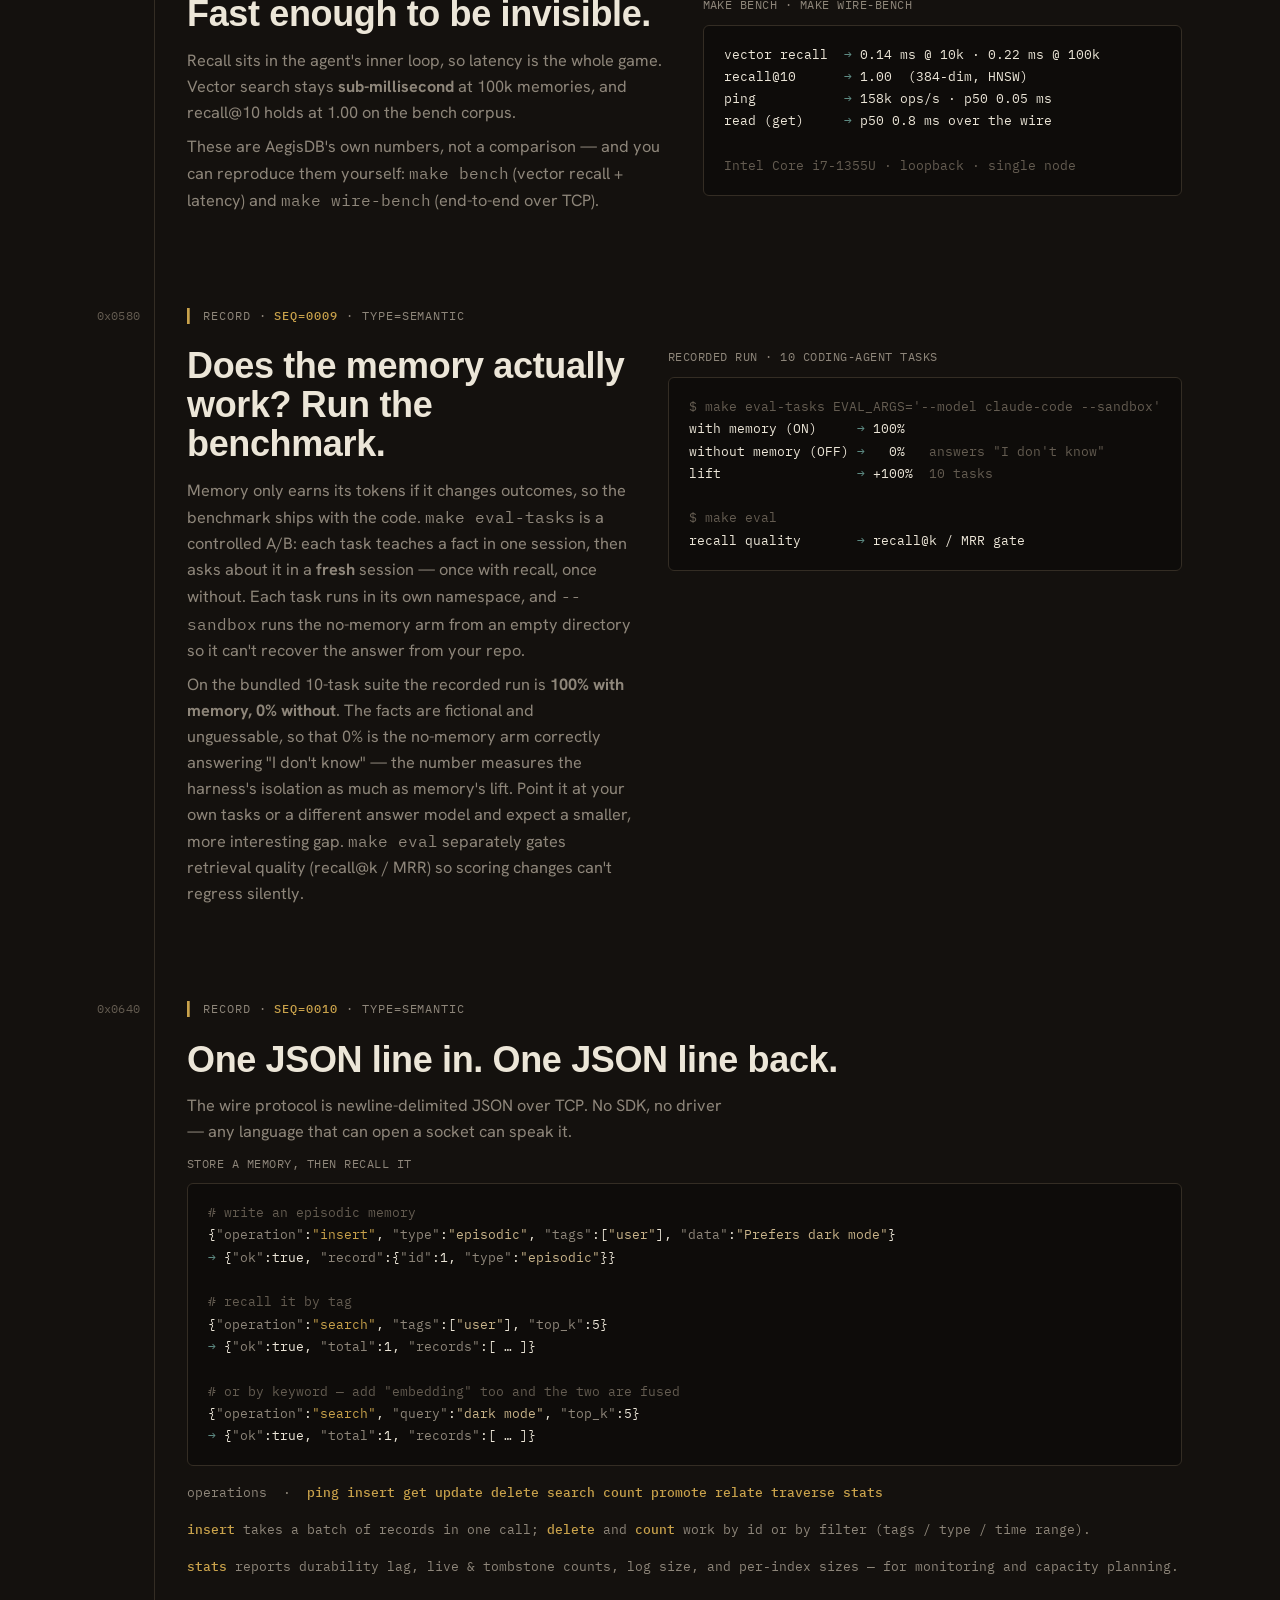
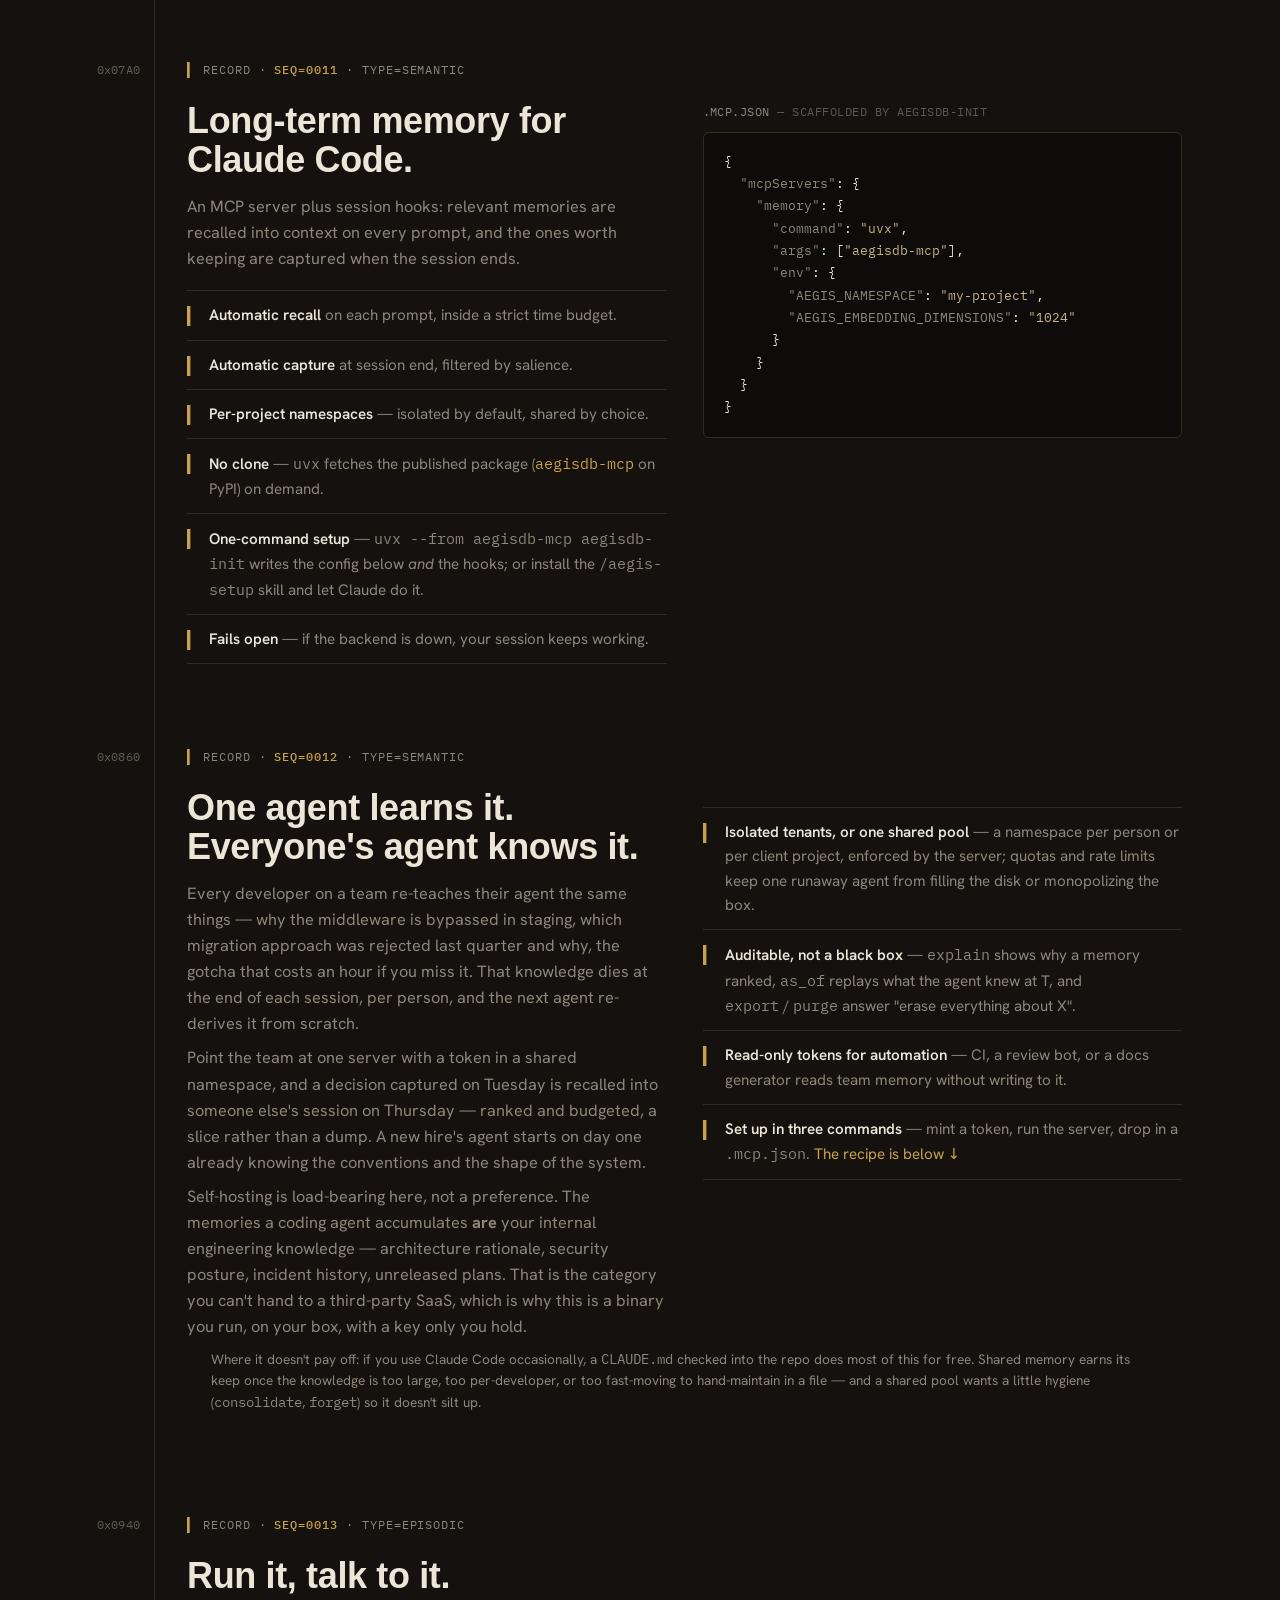
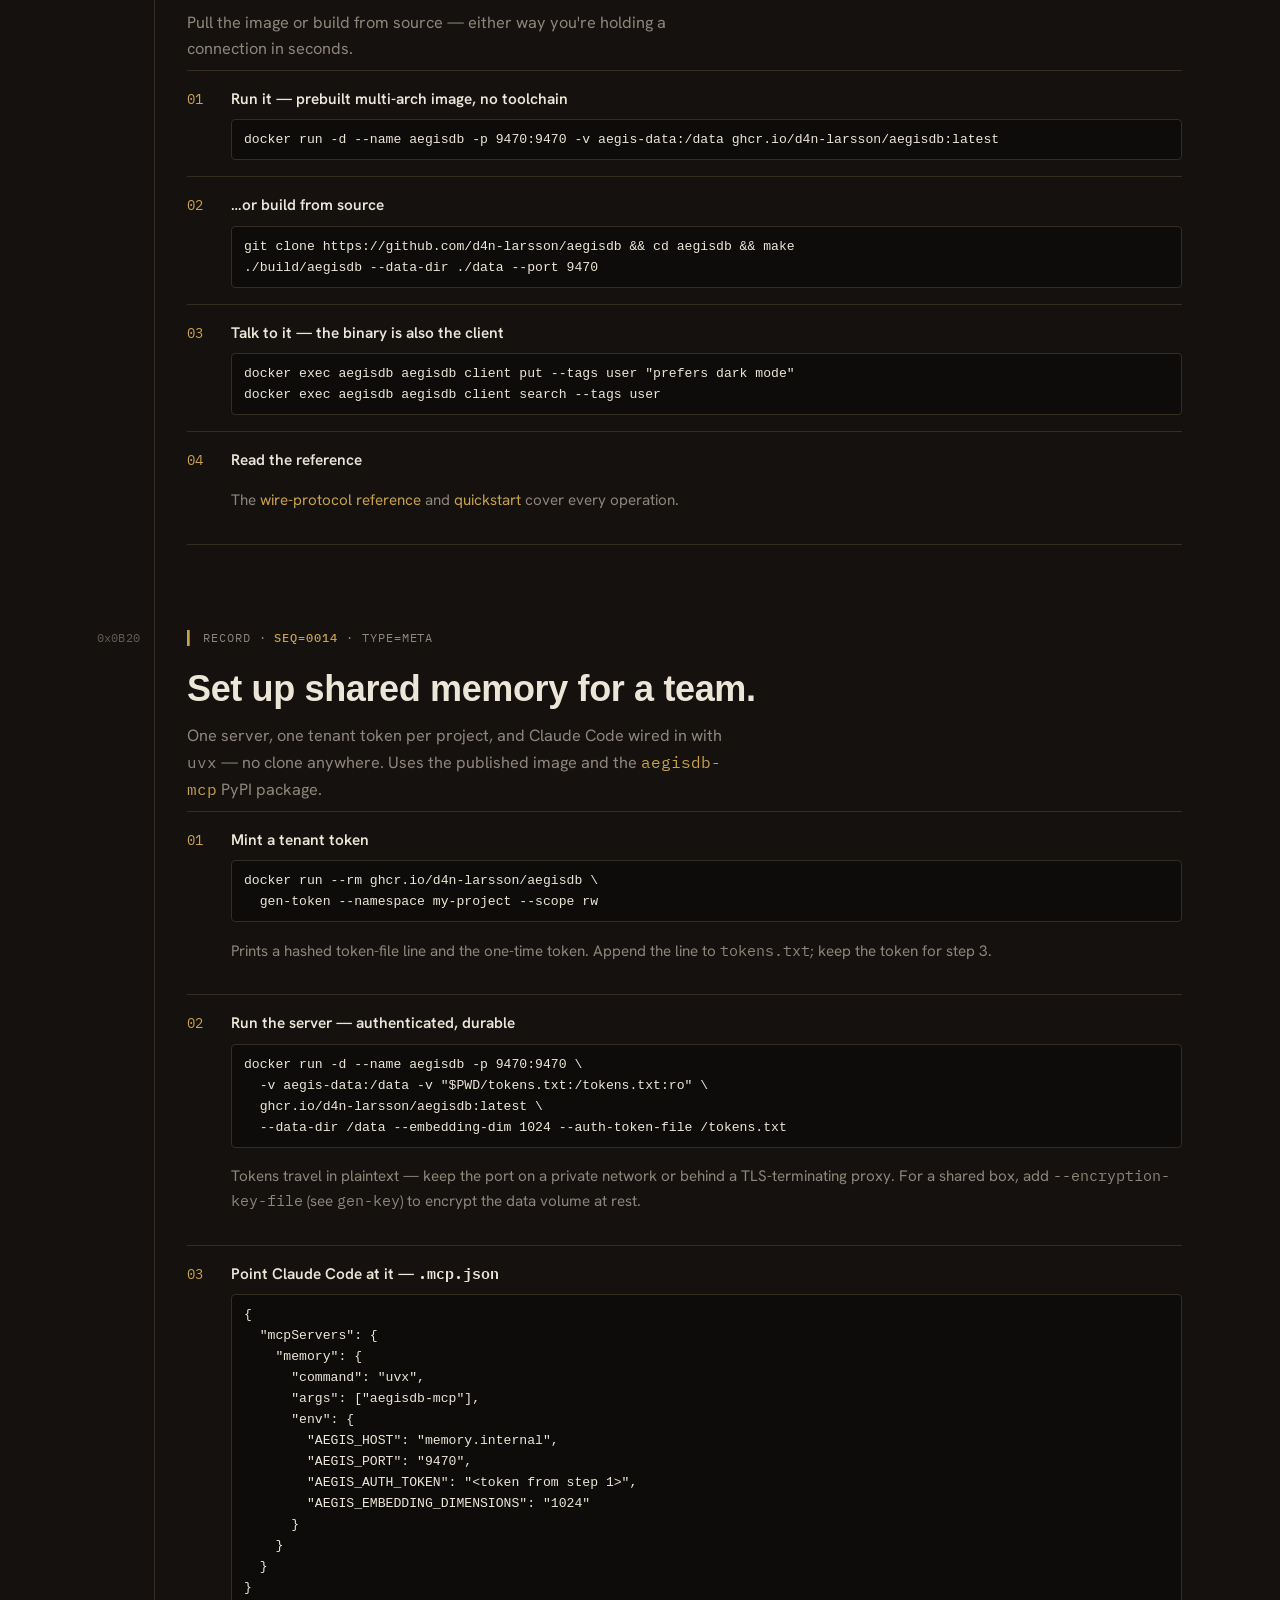
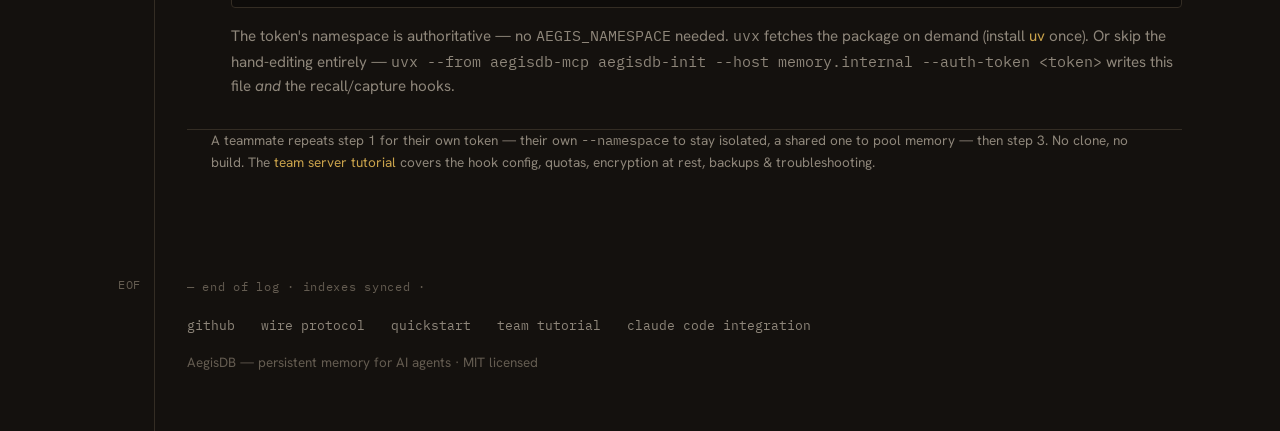
==== commit b6430272: "docs(site): the symbolic layer, on the page The site last described the store as of Horizon 4 — thre" ====
--- a/site/index.html
+++ b/site/index.html
@@ -4,7 +4,7 @@
   <meta charset="utf-8">
   <meta name="viewport" content="width=device-width, initial-scale=1">
   <title>AegisDB — memory that outlives the context window</title>
-  <meta name="description" content="AegisDB is a small, fast, self-hosted C database that gives AI agents durable memory — episodic, semantic, and working — with hybrid keyword + HNSW vector search over a one-line-of-JSON protocol. Multi-tenant, so a whole team's coding agents share one memory on your own box.">
+  <meta name="description" content="AegisDB is a small, fast, self-hosted C database that gives AI agents durable memory — episodic, semantic, and working — with hybrid keyword + HNSW vector search over a one-line-of-JSON protocol. Memories can also carry typed facts, so the server derives what they entail and shows the premises behind every conclusion. Multi-tenant, so a whole team's coding agents share one memory on your own box.">
   <link rel="icon" href="data:image/svg+xml,%3Csvg xmlns='http://www.w3.org/2000/svg' viewBox='0 0 24 24'%3E%3Crect width='24' height='24' rx='5' fill='%2314110E'/%3E%3Ctext x='12' y='17' font-family='monospace' font-size='13' font-weight='700' fill='%23C9A24B' text-anchor='middle'%3E%E2%96%8D%3C/text%3E%3C/svg%3E">
 
   <link rel="preconnect" href="https://fonts.googleapis.com">
@@ -265,6 +265,7 @@
           <a href="#tokens" class="nav-hide">why</a>
           <a href="#what" class="nav-hide">memory</a>
           <a href="#curation" class="nav-hide">curation</a>
+          <a href="#reason" class="nav-hide">reasoning</a>
           <a href="#proof" class="nav-hide">proof</a>
           <a href="#wire" class="nav-hide">protocol</a>
           <a href="#claude" class="nav-hide">claude&nbsp;code</a>
@@ -296,7 +297,7 @@
             <div class="specstrip">
               <div>written in <b>C</b></div>
               <div>NDJSON / TCP</div>
-              <div>vector · tag · time</div>
+              <div>vector · keyword · facts</div>
               <div><b>MIT</b></div>
             </div>
           </div>
@@ -382,8 +383,8 @@
             <p>A per-session ring buffer with a <b>TTL</b>. Keep scratch context close, then promote what proves worth keeping.</p>
           </div>
           <div class="feat" data-k="0x02F0">
-            <h3><span class="bar"></span>Recall, four ways</h3>
-            <p>Search by <b>vector similarity</b>, by <b>keyword</b>, by tags (<span class="mono">all</span>/<span class="mono">any</span>), or by time range — each on a purpose-built index, not a scan.</p>
+            <h3><span class="bar"></span>Recall, five ways</h3>
+            <p>Search by <b>vector similarity</b>, by <b>keyword</b>, by tags (<span class="mono">all</span>/<span class="mono">any</span>), by time range, or by <b>the fact a record asserts</b> — each on a purpose-built index, not a scan.</p>
           </div>
           <div class="feat se" data-k="0x0320">
             <h3><span class="bar"></span>Vector search that scales</h3>
@@ -395,7 +396,7 @@
           </div>
           <div class="feat" data-k="0x0360">
             <h3><span class="bar"></span>A graph of context</h3>
-            <p>Link memories with directed edges and walk them breadth-first to <b>pull in what's related</b> to what you just recalled.</p>
+            <p>Link memories with typed, directed edges and walk them breadth-first to <b>pull in what's related</b> to what you just recalled. Follow only the edge kinds you asked for, <b>forwards or backwards</b> — "what supersedes this?" and "what depends on this?" are one call each, not a scan — and every hit reports the hop that reached it, so a walk reads as a path.</p>
           </div>
         </div>
         <details class="more">
@@ -443,11 +444,49 @@
       </div>
     </section>
 
+    <!-- REASONING / SYMBOLIC LAYER -->
+    <section class="rec" id="reason">
+      <div class="off mono">0x0450</div>
+      <div class="col">
+        <p class="eyebrow"><span class="tick">▍</span>&nbsp;record&nbsp;·&nbsp;<b>seq=0006</b>&nbsp;·&nbsp;type=semantic</p>
+        <h2 class="title">Answers that live in no single memory.</h2>
+        <p class="lede">Retrieval can only hand back a record that already contains the answer. So a memory can carry a machine-readable fact — <span class="mono">{s, p, o}</span> — beside its sentence, and the server draws the conclusions those facts entail, links each one to the premises it rests on, and withdraws it when a premise goes away.</p>
+        <p class="lede">It is a small set of <b>declared</b> rules, not a reasoner: no rule language, no query dialect, and no model anywhere in the loop — so every step is reproducible and regression-tested. All of it is <b>opt-in and off by default</b>, recall never depends on it, and a deployment that writes no facts is byte-for-byte unchanged on disk and on the wire.</p>
+        <div class="feats">
+          <div class="feat se" data-k="0x0450">
+            <h3><span class="bar"></span>A fact beside the sentence</h3>
+            <p><span class="mono">insert</span> takes an optional <span class="mono">fact: {s, p, o}</span> next to the prose, and <span class="mono">search</span>&nbsp;/&nbsp;<span class="mono">count</span> take a <span class="mono">pattern</span> — <span class="mono">{"s": 42, "p": "prefers", "o": "*"}</span> — answered from an index, not a scan. A <span class="mono">--predicate-registry</span> declares the vocabulary, and a fact naming an undeclared predicate is <b>refused at insert</b> rather than quietly stored.</p>
+          </div>
+          <div class="feat" data-k="0x0455">
+            <h3><span class="bar"></span>Conclusions, drawn off the write path</h3>
+            <p><span class="mono">--inference</span> materializes the <b>transitive</b>, <b>symmetric</b> and <b>inverse-of</b> closures the registry declares — on a background tick, per namespace, depth- and fanout-capped. A write never waits on it, a replica never runs it, and its cost is reported in <span class="mono">stats</span> like every other index.</p>
+          </div>
+          <div class="feat ep" data-k="0x0460">
+            <h3><span class="bar"></span>Retract a premise, lose the conclusion</h3>
+            <p>A derived record names the rule that fired and the premises it stands on — as a <b>set of independent justifications</b>, because a conclusion can have more than one route. Delete a premise and the conclusion is withdrawn once <b>every</b> route has lost one. Nothing is left standing on a fact you deleted.</p>
+          </div>
+          <div class="feat" data-k="0x0465">
+            <h3><span class="bar"></span>“Why do you believe this?”</h3>
+            <p><span class="mono">explain</span> already prints why a memory <i>ranked</i>. On a derived one it also returns a <span class="mono">derivation</span> — rule, depth, premise ids — so a belief is a tree you can walk. It is written server-side and a client cannot manufacture one. Ask, and a model will read that tree back to you in English; it never <i>produces</i> the proof, only renders one you can check.</p>
+          </div>
+          <div class="feat wk" data-k="0x0470">
+            <h3><span class="bar"></span>Contradictions surface, not resolve</h3>
+            <p>Two live values for a single-valued predicate, or a pair the registry marks mutually exclusive, raise a <span class="mono">conflicts_with</span> edge and a counter — <b>caught deterministically, with no model call</b>. AegisDB reports the conflict rather than silently picking a winner.</p>
+          </div>
+          <div class="feat se" data-k="0x0475">
+            <h3><span class="bar"></span>Prose in, symbols out</h3>
+            <p>Capture can distil a transcript into triples, prompted <b>against the registry as a controlled vocabulary</b>, resolving each mention to an existing entity by cosine + BM25 before minting a new one. A triple that doesn't fit is <b>dropped and counted, never bent</b> onto the nearest predicate — and nothing is lost by that, because the prose stays in the record and stays searchable.</p>
+          </div>
+        </div>
+        <p class="moremore">Measured, not asserted: <span class="mono">make eval-multihop</span> scores a question set whose answers live in <em>no single record</em> — the symbolic path answers <b>100%</b> at recall@5 where semantic, keyword and fused retrieval each score <b>0%</b>. The gate bounds retrieval as well, which is what caught a first draft of the dataset answering half its own questions by word overlap. Design notes: <a href="https://github.com/d4n-larsson/aegisdb/blob/main/docs/symbolic-layer-design.md">the graph</a>, <a href="https://github.com/d4n-larsson/aegisdb/blob/main/docs/typed-facts-design.md">typed facts</a>, <a href="https://github.com/d4n-larsson/aegisdb/blob/main/docs/inference-design.md">inference</a> &amp; <a href="https://github.com/d4n-larsson/aegisdb/blob/main/docs/neuro-symbolic-design.md">the model seam</a>.</p>
+      </div>
+    </section>
+
     <!-- CONTROL / COMPLIANCE -->
     <section class="rec" id="control">
       <div class="off mono">0x0480</div>
       <div class="col">
-        <p class="eyebrow"><span class="tick">▍</span>&nbsp;record&nbsp;·&nbsp;<b>seq=0006</b>&nbsp;·&nbsp;type=meta</p>
+        <p class="eyebrow"><span class="tick">▍</span>&nbsp;record&nbsp;·&nbsp;<b>seq=0007</b>&nbsp;·&nbsp;type=meta</p>
         <h2 class="title">Yours to inspect, replay, and erase.</h2>
         <p class="lede">It's your data on your box — so you can see all of it, reconstruct any past state, and truly delete it. No console, no support ticket, no export request.</p>
         <div class="feats">
@@ -477,7 +516,7 @@
     <section class="rec" id="speed">
       <div class="off mono">0x0500</div>
       <div class="col">
-        <p class="eyebrow"><span class="tick">▍</span>&nbsp;record&nbsp;·&nbsp;<b>seq=0007</b>&nbsp;·&nbsp;type=semantic</p>
+        <p class="eyebrow"><span class="tick">▍</span>&nbsp;record&nbsp;·&nbsp;<b>seq=0008</b>&nbsp;·&nbsp;type=semantic</p>
         <div class="twoup">
           <div>
             <h2 class="title">Fast enough to be invisible.</h2>
@@ -501,7 +540,7 @@
     <section class="rec" id="proof">
       <div class="off mono">0x0580</div>
       <div class="col">
-        <p class="eyebrow"><span class="tick">▍</span>&nbsp;record&nbsp;·&nbsp;<b>seq=0008</b>&nbsp;·&nbsp;type=semantic</p>
+        <p class="eyebrow"><span class="tick">▍</span>&nbsp;record&nbsp;·&nbsp;<b>seq=0009</b>&nbsp;·&nbsp;type=semantic</p>
         <div class="twoup">
           <div>
             <h2 class="title">Does the memory actually work? Run the benchmark.</h2>
@@ -526,7 +565,7 @@
     <section class="rec" id="wire">
       <div class="off mono">0x0640</div>
       <div class="col">
-        <p class="eyebrow"><span class="tick">▍</span>&nbsp;record&nbsp;·&nbsp;<b>seq=0009</b>&nbsp;·&nbsp;type=semantic</p>
+        <p class="eyebrow"><span class="tick">▍</span>&nbsp;record&nbsp;·&nbsp;<b>seq=0010</b>&nbsp;·&nbsp;type=semantic</p>
         <h2 class="title">One JSON line in. One JSON line back.</h2>
         <p class="lede">The wire protocol is newline-delimited JSON over TCP. No SDK, no driver — any language that can open a socket can speak it.</p>
         <p class="cap">store a memory, then recall it</p>
@@ -551,7 +590,7 @@
     <section class="rec" id="claude">
       <div class="off mono">0x07A0</div>
       <div class="col">
-        <p class="eyebrow"><span class="tick">▍</span>&nbsp;record&nbsp;·&nbsp;<b>seq=0010</b>&nbsp;·&nbsp;type=semantic</p>
+        <p class="eyebrow"><span class="tick">▍</span>&nbsp;record&nbsp;·&nbsp;<b>seq=0011</b>&nbsp;·&nbsp;type=semantic</p>
         <div class="twoup">
           <div>
             <h2 class="title">Long-term memory for Claude&nbsp;Code.</h2>
@@ -588,7 +627,7 @@
     <section class="rec" id="team">
       <div class="off mono">0x0860</div>
       <div class="col">
-        <p class="eyebrow"><span class="tick">▍</span>&nbsp;record&nbsp;·&nbsp;<b>seq=0011</b>&nbsp;·&nbsp;type=semantic</p>
+        <p class="eyebrow"><span class="tick">▍</span>&nbsp;record&nbsp;·&nbsp;<b>seq=0012</b>&nbsp;·&nbsp;type=semantic</p>
         <div class="twoup">
           <div>
             <h2 class="title">One agent learns it. Everyone's agent knows it.</h2>
@@ -613,7 +652,7 @@
     <section class="rec" id="start">
       <div class="off mono">0x0940</div>
       <div class="col">
-        <p class="eyebrow"><span class="tick">▍</span>&nbsp;record&nbsp;·&nbsp;<b>seq=0012</b>&nbsp;·&nbsp;type=episodic</p>
+        <p class="eyebrow"><span class="tick">▍</span>&nbsp;record&nbsp;·&nbsp;<b>seq=0013</b>&nbsp;·&nbsp;type=episodic</p>
         <h2 class="title">Run it, talk to it.</h2>
         <p class="lede">Pull the image or build from source — either way you're holding a connection in seconds.</p>
         <div class="start-log">
@@ -655,7 +694,7 @@
     <section class="rec" id="team-setup">
       <div class="off mono">0x0B20</div>
       <div class="col">
-        <p class="eyebrow"><span class="tick">▍</span>&nbsp;record&nbsp;·&nbsp;<b>seq=0013</b>&nbsp;·&nbsp;type=meta</p>
+        <p class="eyebrow"><span class="tick">▍</span>&nbsp;record&nbsp;·&nbsp;<b>seq=0014</b>&nbsp;·&nbsp;type=meta</p>
         <h2 class="title">Set up shared memory for a team.</h2>
         <p class="lede">One server, one tenant token per project, and Claude&nbsp;Code wired in with <span class="mono">uvx</span> — no clone anywhere. Uses the published image and the <a href="https://pypi.org/project/aegisdb-mcp/"><span class="mono">aegisdb-mcp</span></a> PyPI package.</p>
         <div class="start-log">
@@ -740,6 +779,8 @@
           res: '→ ok  total=3  by similarity×importance' },
         { req: ['{', '"operation"',':','"relate"',', ','"from"',':','42',', ','"to"',':','41','}'], cls:'se',
           res: '→ ok  edge created' },
+        { req: ['{', '"operation"',':','"search"',', ','"pattern"',':','{','"s"',':','42',', ','"p"',':','"depends_on"','}','}'], cls:'se',
+          res: '→ ok  total=2  1 derived: transitive' },
       ];
 
       var reduce = window.matchMedia && window.matchMedia("(prefers-reduced-motion: reduce)").matches;
